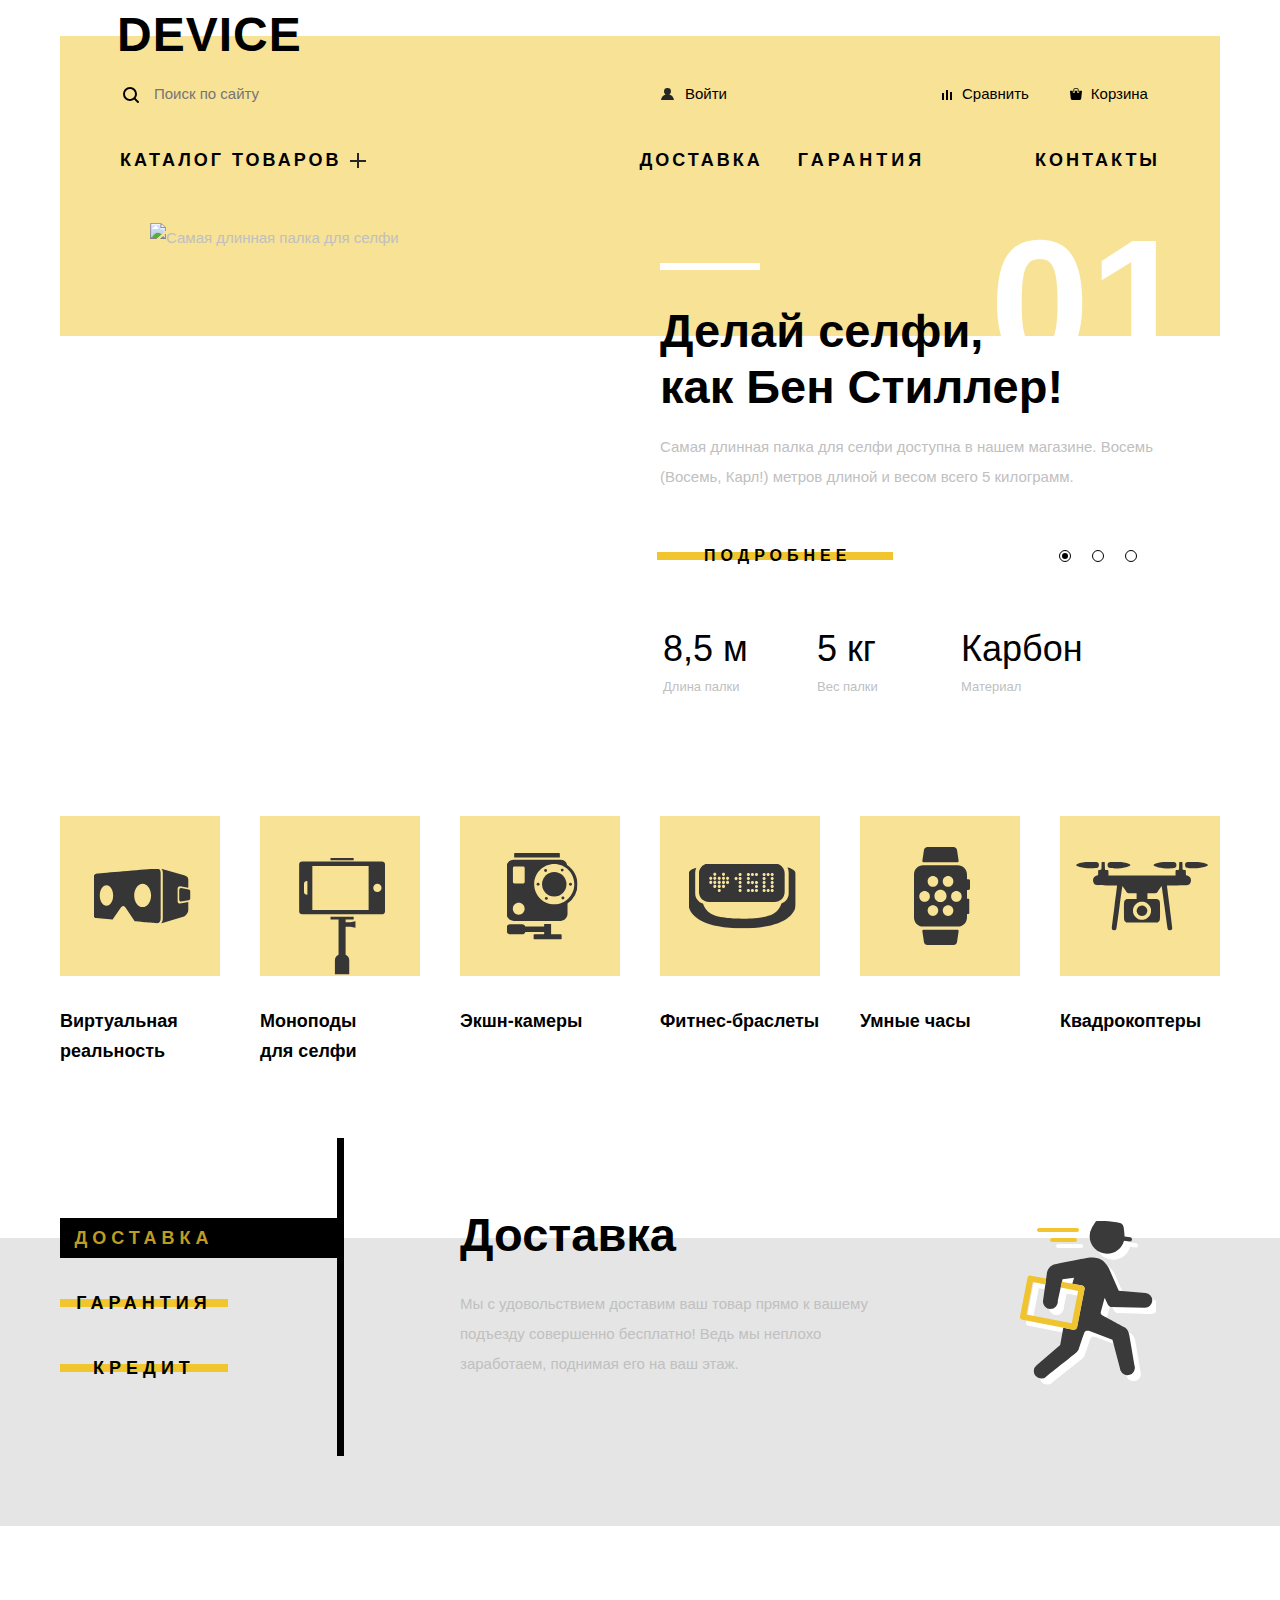
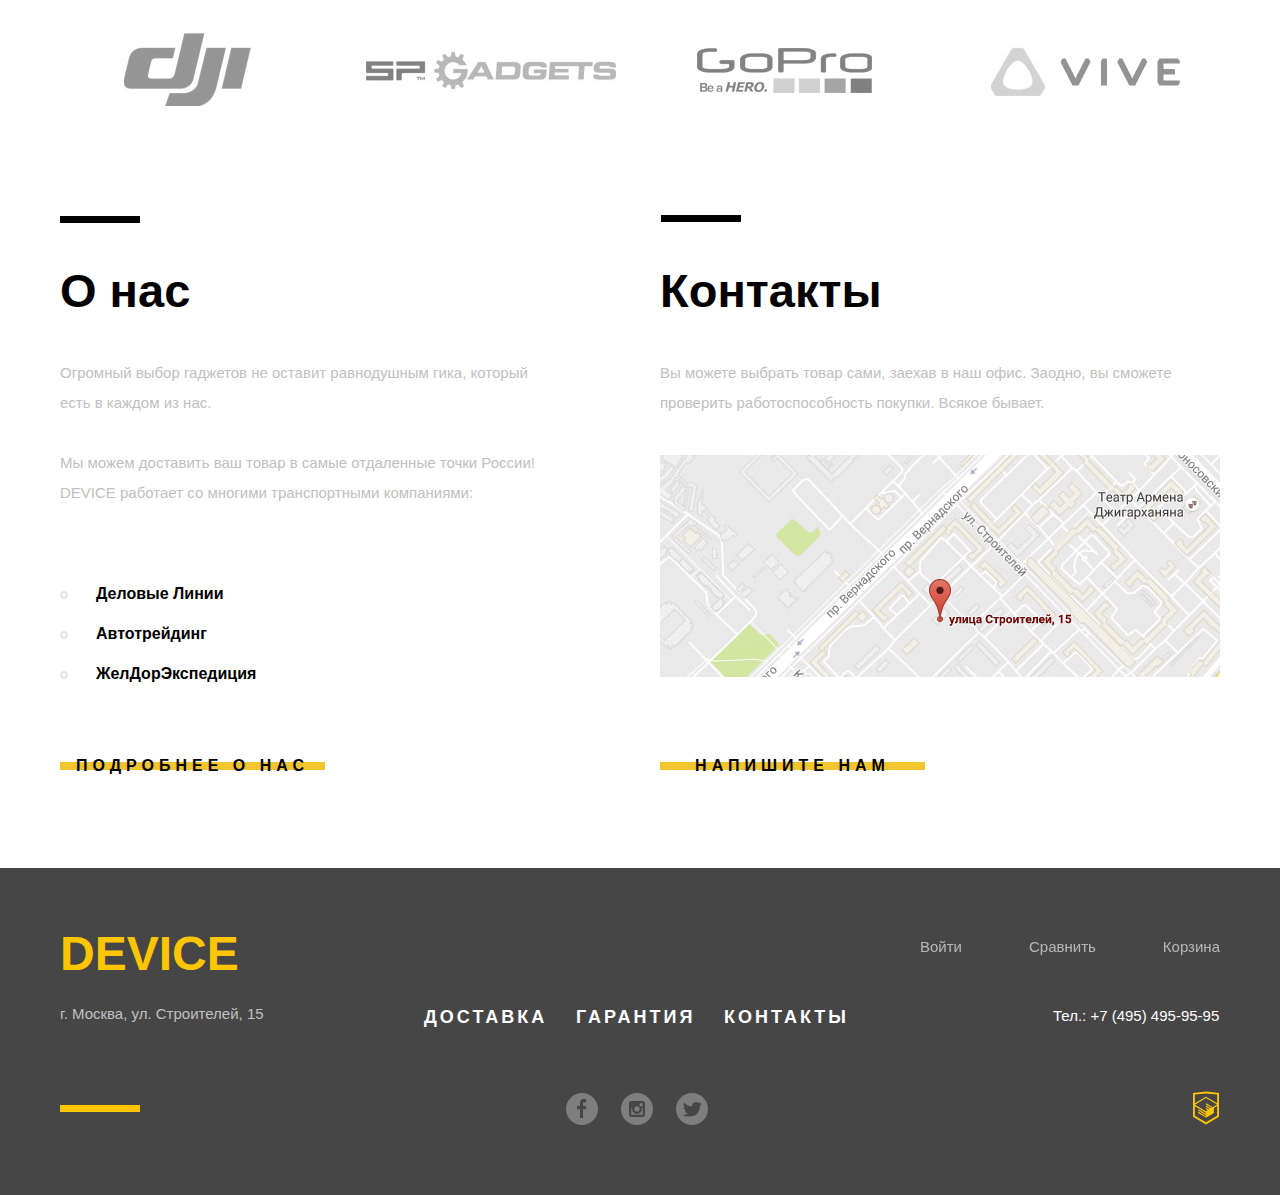
==== index.html @ a1b60ea7 "првки по критерию Б15" ====
<!DOCTYPE html>
<html lang="ru">
<head>
  <meta charset="utf-8">
  <title>HTML Academy: Девайс</title>
  <link rel="stylesheet" href="css/normalize.css">
  <link rel="stylesheet" href="css/style.css">
</head>
<body>
<section class="modal modal-write-us hide">
  <h2 class="visually-hidden">Напишите нам</h2>
  <button class="close-button close-write-us">
    <img src="img/modal-close.svg" width="55" height="55" alt="Закрыть">
  </button>
  <form class="write-us-form" action="#" method="post">
    <p class="write-us-form-group">
      <label for="fullname">Ваше имя:</label>
      <input type="text" name="fullname" id="fullname" placeholder="Имя Фамилия">
    </p>
    <p class="write-us-form-group">
      <label for="email">Ваш e-mail:</label>
      <input type="email" name="email" id="email" placeholder="email@example.com">
    </p>
    <p class="write-us-form-group">
      <label for="message">Текст письма:</label>
      <textarea name="message" id="message" placeholder="В свободной форме" rows="7" cols="103"></textarea>
    </p>
    <button class="write-us-button" type="submit">Отправить</button>
  </form>
</section>
<section class="modal modal-map hide">
  <h2 class="visually-hidden">Как до нас добраться</h2>
  <p class="map-content">
    <img src="img/map-big.jpg" width="960" height="559" alt="Офис компании по адресу ул. Строителей 15, Москва">
  </p>
  <button class="close-button close-map">
    <img src="img/modal-close.svg" width="55" height="55" alt="Закрыть">
  </button>
</section>
<header class="main-header">
  <a class="main-header-logo" href="#">DEVICE</a>
  <nav class="main-navigation">
    <div class="search-user-nav-wrapper">
      <form class="site-search" action="#" method="post">
        <input class="search-field" type="search" name="search" id="search" placeholder="Поиск по сайту">
        <button class="search-form-submit" type="submit">Найти</button>
      </form>
      <ul class="user-nav">
        <li class="login-link">
          <a href="#">Войти</a>
        </li>
        <li class="compare">
          <a href="#">Сравнить</a>
        </li>
        <li class="basket">
          <a href="#">Корзина</a>
        </li>
      </ul>
    </div>
    <ul class="site-nav">
      <li class="catalog">
        <a href="#">Каталог товаров</a>
        <ul class="sub-menu">
          <li class="sub-menu-item virtual-reality"><a href="#">Виртуальная реальность</a></li>
          <li class="sub-menu-item fitness-bracelet"><a href="#">Фитнес-браслеты</a></li>
          <li class="sub-menu-item quadcopter-types"><a href="#">Квадракоптеры</a></li>
          <li class="sub-menu-item monopod-for-selfie"><a href="#">Моноподы для селфи</a></li>
          <li class="sub-menu-item smart-watch"><a href="#">Умные часы</a></li>
          <li class="sub-menu-item action-camera"><a href="#">Экшн-камеры</a></li>
        </ul>
      </li>
      <li class="supply">
        <a href="#">Доставка</a>
      </li>
      <li class="guarantees">
        <a href="#">Гарантия</a>
      </li>
      <li class="contacts">
        <a href="#">Контакты</a>
      </li>
    </ul>
  </nav>
</header>
<main class="landing">
  <section class="exclusive-products">
    <h2 class="visually-hidden">Лучший выбор</h2>
    <div class="slider-our-goods">
      <input class="visually-hidden" type="radio" id="quadcopter" name="topSlide">
      <input class="visually-hidden" type="radio" id="bracelet" name="topSlide">
      <input class="visually-hidden" type="radio" id="selfie" name="topSlide" checked>
      <div class="slider-controls-our-goods">
        <label class="slider-controls-item--1" for="selfie"></label>
        <label class="slider-controls-item--2" for="bracelet"></label>
        <label class="slider-controls-item--3" for="quadcopter"></label>
      </div>
      <div class="slider-goods-wrapper">
        <ul class="slider-goods">
          <li class="monopod slide">
            <img class="selfie" src="img/slider-1.png" width="384" height="486" alt="Самая длинная палка для селфи">
            <div class="about-product about-monopod">
              <span class="slide-number number-1">01</span>
              <p class="product-slogan slogan-1">Делай селфи,<br> как Бен Стиллер!</p>
              <p class="description-good description-good-1">Самая длинная палка для селфи доступна в нашем магазине. Восемь (Восемь, Карл!) метров длиной и весом всего 5 килограмм.</p>
              <a class="show-more-information" href="#">Подробнее</a>
              <table class="characteristics-goods">
                <tr>
                  <td class="parameters-goods parameter-selfie-1">8,5 м</td>
                  <td class="parameters-goods parameter-selfie-2">5 кг</td>
                  <td class="parameters-goods parameter-selfie-3">Карбон</td>
                </tr>
                <tr>
                  <td class="name-parameters-goods">Длина палки</td>
                  <td class="name-parameters-goods">Вес палки</td>
                  <td class="name-parameters-goods">Материал</td>
                </tr>
              </table>
            </div>
          </li>
          <li class="tracker slide">
            <img class="fitness-bracelet" src="img/slider-2.png" width="345" height="485"
                 alt="Мотивирующий фитнес-браслет">
            <div class="about-product about-tracker">
              <span class="slide-number number-2">02</span>
              <p class="product-slogan">Худеем<br>правильно!</p>
              <p class="description-good description-good-2">Мотивирующие фитнес-браслеты помогут найти в себе силы не пропускать занятия и соблюдать диету.</p>
              <a class="show-more-information" href="#">Подробнее</a>
              <table class="characteristics-goods">
                <tr>
                  <td class="parameters-goods parameter-tracker">48 часов</td>
                </tr>
                <tr>
                  <td class="name-parameters-goods">Без подзарядки</td>
                </tr>
              </table>
            </div>
          </li>
          <li class="quadcopter slide">
            <img class="quadcopter" src="img/slider-3.png" width="526" height="334" alt="Необычный квардакоптер">
            <div class="about-product about-quadcopter">
              <span class="slide-number number-3">03</span>
              <p class="product-slogan slogan-3">Порхает как бабочка, жалит как пчела!</p>
              <p class="description-good description-good-3">Этот обычный, на первый взгляд, квадрокоптер оснащен мощным лазером, замаскированным под стандартную камеру.</p>
              <a class="show-more-information" href="#">Подробнее</a>
              <table class="characteristics-goods">
                <tr>
                  <td class="parameters-goods parameter-quadcopter-1">800 м</td>
                  <td class="parameters-goods parameter-quadcopter-2">50 м</td>
                </tr>
                <tr>
                  <td class="name-parameters-goods">Дальность полета</td>
                  <td class="name-parameters-goods">Радиус поражения</td>
                </tr>
              </table>
            </div>
          </li>
        </ul>
      </div>
    </div>
  </section>
  <section class="popular-goods">
    <h2 class="visually-hidden">Популярные товары</h2>
    <ul class="category-list">
      <li class="category-list-items">
        <p class="category-items"><a href="#"><img src="img/popular-1.svg" width="97" height="55" alt="Виртуальная реальность"></a></p>
        <h3 class="category-name"><a href="#">Виртуальная реальность</a></h3>
      </li>
      <li class="category-list-items category-list-items-monopod">
        <p class="category-items"><a href="#"><img src="img/popular-2.svg" width="86" height="117" alt="Моноподы для селфи"></a></p>
        <h3 class="category-name"><a href="#">Моноподы для селфи</a></h3>
      </li>
      <li class="category-list-items">
        <p class="category-items"><a href="#"><img src="img/popular-3.svg" width="71" height="87" alt="Экшн-камеры"></a>
        </p>
        <h3 class="category-name"><a href="#">Экшн-камеры</a></h3>
      </li>
      <li class="category-list-items">
        <p class="category-items"><a href="#"><img src="img/popular-4.svg" width="107" height="65" alt="Фитнес-браслеты"></a></p>
        <h3 class="category-name"><a href="#">Фитнес-браслеты</a></h3>
      </li>
      <li class="category-list-items">
        <p class="category-items"><a href="#"><img src="img/popular-5.svg" width="56" height="98" alt="Умные часы"></a>
        </p>
        <h3 class="category-name"><a href="#">Умные часы</a></h3>
      </li>
      <li class="category-list-items">
        <p class="category-items"><a href="#"><img src="img/popular-6.svg" width="132" height="69" alt="Квадрокоптеры"></a></p>
        <h3 class="category-name"><a href="#">Квадрокоптеры</a></h3>
      </li>
    </ul>
  </section>
  <section class="shop-services">
    <div class="service-wrapper">
      <h2 class="visually-hidden">Наши услуги для вас</h2>
      <div class="slider-our-services">
        <input class="visually-hidden" type="radio" id="delivery" name="servicesSlider" checked>
        <input class="visually-hidden" type="radio" id="warranty" name="servicesSlider">
        <input class="visually-hidden" type="radio" id="credit" name="servicesSlider">
        <div class="slider-controls-our-services">
          <label class="label-decoration label--1" for="delivery">Доставка</label>
          <label class="label-decoration label--2" for="warranty">Гарантия</label>
          <label class="label-decoration label--3" for="credit">Кредит</label>
        </div>
        <div class="slides-services">
          <ul class="slides-list">
            <li class="delivery">
              <div class="delivery-wrapper">
                <h3 class="service-title">Доставка</h3>
                <p class="service-description">Мы с удовольствием доставим ваш товар прямо к вашему подъезду совершенно бесплатно! Ведь мы неплохо заработаем, поднимая его на ваш этаж.</p>
              </div>
              <img src="img/delivery.svg" width="136" height="164" alt="Доставка">
            </li>
            <li class="warranty">
              <div class="warranty-wrapper">
                <h3 class="service-title">Гарантия</h3>
                <p class="service-description">Если из-за возгорания купленного у нас товара у вас сгорит дом — не переживайте, мы выдадим вам новый.<br>Товар, не дом, конечно же.</p>
              </div>
              <img src="img/warranty.svg" width="171" height="195" alt="Гарантия">
            </li>
            <li class="credit">
              <div class="credit-wrapper">
                <h3 class="service-title">Кредит</h3>
                <p class="service-description">Залезть в долговую яму стало проще! Кредитные консультанты подберут для вас наиболее выгодные условия кредита. Выгодные для нашего банка, разумеется.</p>
              </div>
              <img src="img/credit.svg" width="156" height="188" alt="Кредит">
            </li>
          </ul>
        </div>
      </div>
    </div>
  </section>
  <section class="brands-representation">
    <h2 class="visually-hidden">Представленные марки</h2>
    <ul class="brand-list">
      <li><a href="#"><img src="img/brand-1.jpg" width="260" height="100" alt="Логотип «DJI»"></a></li>
      <li><a href="#"><img src="img/brand-2.jpg" width="260" height="100" alt="Логотип «SP Gadgets»"></a></li>
      <li><a href="#"><img src="img/brand-3.jpg" width="260" height="100" alt="Логотип «GoPro»"></a></li>
      <li><a href="#"><img src="img/brand-4.jpg" width="260" height="100" alt="Логотип «VIVE»"></a></li>
    </ul>
  </section>
  <div class="about-us-contacts-wrapper">
    <section class="about-us">
      <h2 class="about-us-title">О нас</h2>
      <p>
        Огромный выбор гаджетов не оставит равнодушным гика, который есть в каждом из нас.
      </p>
      <p>
        Мы можем доставить ваш товар в самые отдаленные точки России! DEVICE работает со многими транспортными компаниями:
      </p>
      <ul class="transport-companies-list">
        <li class="transport-1">Деловые Линии</li>
        <li class="transport-2">Автотрейдинг</li>
        <li class="transport-3">ЖелДорЭкспедиция</li>
      </ul>
      <a class="more-about-us button-decoration" href="#">Подробнее о нас</a>
    </section>
    <section class="our-contacts">
      <h2 class="contacts-title">Контакты</h2>
      <p>
        Вы можете выбрать товар сами, заехав в наш офис. Заодно, вы сможете проверить работоспособность покупки. Всякое бывает.
      </p>
      <img src="img/map.jpg" width="560" height="222" alt="Мы на карте" class="map">
      <a class="write-us button-decoration" href="#">Напишите нам</a>
    </section>
  </div>
</main>
<footer class="main-footer">
  <div class="footer-wrapper">
    <div class="logo-footer-address-wrapper">
      <a class="main-footer-logo" href="#">DEVICE</a>
      <address>г. Москва, ул. Строителей, 15</address>
    </div>
    <div class="footer-nav-social-wrapper">
      <ul class="site-footer-nav">
        <li class="footer-nav-item">
          <a href="#">Доставка</a>
        </li>
        <li class="footer-nav-item">
          <a href="#">Гарантия</a>
        </li>
        <li class="footer-nav-item">
          <a href="#">Контакты</a>
        </li>
      </ul>
      <ul class="social-networks">
        <li>
          <a class="facebook" href="#"><span class="visually-hidden">Фейсбук</span>
            <svg xmlns="http://www.w3.org/2000/svg" width="32" height="32" viewBox="0 0 32 32" fill="#7e7e7e">
              <path fill="#7e7e7e"
                    d="M16 0C7.164 0 0 7.163 0 16s7.164 16 16 16c8.837 0 16-7.164 16-16S24.837 0 16 0zm4.062 9.455h-3.021v3.444h3.021v3.445h-3.021v8.61H14.02v-8.61H11v-3.445h3.021V9.455c0-1.902 1.353-3.445 3.021-3.445h3.021v3.445z"/>
            </svg>
          </a>
        </li>
        <li>
          <a class="instagram" href="#"><span class="visually-hidden">Инстаграм</span>
            <svg xmlns="http://www.w3.org/2000/svg" width="32" height="32" viewBox="0 0 32 32">
              <g fill="#7e7e7e">
                <path fill="#7e7e7e"
                      d="M20.916 16a4.938 4.938 0 1 1-9.877 0c0-.394.051-.773.138-1.14h-.897v6.838h11.396V14.86h-.897c.086.367.137.746.137 1.14z"/>
                <path fill="#7e7e7e"
                      d="M15.978 18.659c1.466 0 2.659-1.193 2.659-2.659s-1.193-2.659-2.659-2.659c-1.466 0-2.659 1.193-2.659 2.659s1.192 2.659 2.659 2.659zM18.637 10.302h3.039v3.039h-3.039z"/>
                <path fill="#7e7e7e"
                      d="M16 0C7.164 0 0 7.164 0 16c0 8.837 7.164 16 16 16 8.837 0 16-7.163 16-16 0-8.836-7.163-16-16-16zm7.955 21.698a2.285 2.285 0 0 1-2.279 2.279H10.279A2.285 2.285 0 0 1 8 21.698V10.302a2.286 2.286 0 0 1 2.279-2.279h11.396a2.286 2.286 0 0 1 2.279 2.279v11.396z"/>
              </g>
            </svg>
          </a>
        </li>
        <li>
          <a class="twitter" href="#">
            <span class="visually-hidden">Твиттер</span>
            <svg xmlns="http://www.w3.org/2000/svg" width="32" height="32" viewBox="0 0 32 32">
              <path fill="#7e7e7e"
                    d="M16 0C7.164 0 0 7.164 0 16c0 8.837 7.164 16 16 16 8.837 0 16-7.163 16-16 0-8.836-7.163-16-16-16zm7.944 12.809c-.251 6.516-3.463 10.832-10.992 10.702h-.486c-.447 0-4.543-.443-5.344-1.823 2.479.19 4.247-.406 5.12-1.136-1.048-.289-2.923-.461-3.251-2.848.384.104.618.221 1.299.113-1.307-.824-2.758-1.519-2.679-3.643.311.317 1.164.518 1.46.457-.768-.233-2.149-3.244-.974-4.781 1.984 1.79 4.075 3.482 7.804 3.643.227-2.214 1.24-3.699 3.168-4.325 1.84-.479 3.255.26 3.901 1.138.737-.224 1.453-.466 2.193-.685-.004.833-.569 1.463-.935 1.709.747.165 1.423-.475 1.423-.475-.184.963-1.094 1.725-1.707 1.954z"/>
            </svg>
          </a>
        </li>
      </ul>
    </div>
    <div class="nav-phone-copyright-wrapper">
      <ul class="footer-user-nav">
        <li class="login-link-footer">
          <a href="#">Войти</a>
        </li>
        <li class="compare-footer">
          <a href="#">Сравнить</a>
        </li>
        <li class="basket-footer">
          <a href="#">Корзина</a>
        </li>
      </ul>
      <section class="phone">
        <h3 class="visually-hidden">Телефон</h3>
        <p class="phone-number">
          <a href="tel:+74954959595">Тел.: +7 (495) 495-95-95</a>
        </p>
      </section>
      <p class="footer-copyright">
        <a class="copyright-htmlacademy" href="https://htmlacademy.ru">
          <img src="img/logo-html.svg" width="26" height="34" alt="Логотип HTMLAcademy">
        </a>
      </p>
    </div>
  </div>
</footer>
<script src="js/index.js"></script>
</body>
</html>
---- css/style.css ----
@font-face {
  font-family: 'PT Sans';
  src: url('../fonts/opensanslight.woff2') format('woff2'),
  url('../fonts/opensanslight.woff') format('woff');
  font-weight: lighter;
  font-style: normal;
}

@font-face {
  font-family: 'PT Sans';
  url('../fonts/opensans.woff') format('woff');
  font-weight: normal;
  font-style: normal;
}

@font-face {
  font-family: 'PT Gilroy';
  src: url('../fonts/gilroylight.woff2') format('woff2'),
  url('../fonts/gilroylight.woff') format('woff');
  font-weight: lighter;
  font-style: normal;
}

@font-face {
  font-family: 'PT Gilroy';
  src: url('../fonts/gilroyextrabold.woff2') format('woff2'),
  url('../fonts/gilroyextrabold.woff') format('woff');
  font-weight: bold;
  font-style: normal;
}

body {
  margin: 0;
  font-family: 'PT Sans', Arial, sans-serif;
  font-size: 15px;
  line-height: 30px;
  color: #c0c0c0;
  background-color: #ffffff;
}

a {
  text-decoration: none;
}

.img {
  max-width: 100%;
  height: auto;
}

section,
form {
  display: block;
}

.main-header {
  width: 1160px;
  margin: 20px auto 0;
}

.main-header-logo {
  font-family: 'PT Gilroy', Arial, sans-serif;
  font-size: 48px;
  font-weight: bold;
  letter-spacing: 1px;
  color: #000000;
  margin-left: 57px;
}

.main-header-logo:hover {
  opacity: 0.6;
}

.main-header-logo:active {
  opacity: 0.3;
}

.main-navigation {
  display: flex;
  flex-direction: column;
  width: 1160px;
  background-color: #f7e296;
  margin-top: -25px;
  height: 300px;
}

.search-user-nav-wrapper {
  width: 1160px;
  display: flex;
  align-items: flex-start;
  margin-top: 43px;
  min-height: 51px;
  position: relative;
}

.site-search {
  margin-left: 92px;
}

.site-search::before {
  content: '';
  position: absolute;
  top: 8px;
  left: 63px;
  display: block;
  width: 16px;
  height: 16px;
  background: url('../img/search.svg') no-repeat 0 0;
}
.search-field {
  background: transparent;
  border: none;
  cursor: pointer;
  width: 400px;
}

.search-field:hover::placeholder {
  opacity: 0.6;
}

.search-field:focus::placeholder {
  color: #000000;
}

.search-field:focus {
  outline: none;
  color: #000000;
  border-bottom: 2px solid #000000;
}

.search-form-submit {
  display: none;
}

.search-field:focus ~ .search-form-submit {
  display: inline-block;
}

.search-form-submit {
  position: absolute;
  top: -8px;
  left: 427px;
  background-color: #f7e296;
  color: #000000;
  border: 2px solid #000000;
  width: 65px;
  height: 35px;
}

.search-form-submit:hover {
  background-color: #000000;
  color: #ffffff;
}

.search-form-submit:active {
  display: inline-block;
  color: #747474;
}

.user-nav {
  display: flex;
  flex-wrap: nowrap;
  width: 500px;
  padding: 0;
  margin: 0 0 21px;
}

.login-link {
  margin-left: 10px;
  margin-right: 235px;
}

.user-nav .login-link {
  position: relative;
}

.login-link::before {
  content: '';
  position: absolute;
  top: 9px;
  left: -24px;
  width: 13px;
  height: 12px;
  background: url('../img/user.svg') no-repeat 0 0;
}

.login-link:hover::before,
.login-link:focus::before {
  opacity: 0.6;
}

.login-link:active::before {
  opacity: 0.3;
}

.compare {
  margin-right: 62px;
}

.user-nav .compare {
  position: relative;
}

.compare::before {
  content: '';
  position: absolute;
  top: 11px;
  left: -20px;
  width: 10px;
  height: 12px;
  background: url('../img/compare.svg') no-repeat 0 0;
}

.compare:hover::before,
.compare:focus::before {
  opacity: 0.6;
}

.compare:active::before {
  opacity: 0.3;
}

.user-nav .basket {
  position: relative;
}

.basket::before {
  content: '';
  position: absolute;
  top: 9px;
  left: -21px;
  width: 14px;
  height: 12px;
  background: url('../img/cart.svg') no-repeat 0 0;
}

.basket:hover::before,
.basket:focus::before {
  opacity: 0.6;
}

.basket:active::before {
  opacity: 0.3;
}

.site-search {
  width: 523px;
}

.user-nav a,
.site-nav a,
.sub-menu a {
  color: #000000;
}

.site-nav {
  display: flex;
  font-family: 'PT Gilroy', Arial, sans-serif;
  font-size: 18px;
  line-height: 24px;
  font-weight: bold;
  letter-spacing: 3px;
  list-style: none;
  padding: 0 60px;
}

.catalog {
  text-transform: uppercase;
  flex-grow: 1;
  max-width: 540px;
}

.site-nav .catalog {
  position: relative;
}

.catalog::after {
  content: '';
  position: absolute;
  top: 5px;
  left: 230px;
  width: 17px;
  height: 15px;
  background: url('../img/plus.svg') no-repeat 0 0;
}

.sub-menu::after {
  content: '';
  position: absolute;
  width: 1160px;
  background-color: #f7e296;
  height: 139px;
  z-index: 1;
  left: -60px;
}

.supply {
  text-transform: uppercase;
  margin-left: 0;
  margin-right: 35px;
}

.guarantees {
  text-transform: uppercase;
  margin-right: 110px;
  letter-spacing: 4px;
}

.contacts {
  text-transform: uppercase;
}

.sub-menu {
  font-family: 'PT Sans', Arial, sans-serif;
  font-size: 15px;
  line-height: 36px;
  text-transform: none;
  font-weight: normal;
  letter-spacing: 0;
  flex-grow: 1;
  min-width: 550px;
  flex-wrap: wrap;
  margin: 25px 0 0;
  padding: 0;
  display: none;
}

.sub-menu a {
  display: block;
}

.site-nav li:hover .sub-menu {
  display: flex;
}

.user-nav,
.sub-menu {
  list-style: none;
}

.sub-menu-item {
  z-index: 2;
}

.sub-menu-item:nth-child(1),
.sub-menu-item:nth-child(4),
.sub-menu-item:nth-child(6) {
  width: 240px;
}

.sub-menu-item:nth-child(2),
.sub-menu-item:nth-child(5) {
  width: 200px;
}

.sub-menu-item:nth-child(3) {
  width: 110px;
}

.user-nav a:hover,
.user-nav a:focus,
.site-nav a:hover,
.site-nav a:focus,
.sub-menu a:hover,
.sub-menu a:focus {
  opacity: 0.6;
}

.user-nav a:active,
.site-nav a:active,
.sub-menu a:active {
  opacity: 0.3;
}

.landing {
  width: 1160px;
  margin: 0 auto;
}

.visually-hidden:not(:focus):not(:active),
input[type='checkbox'].visually-hidden,
input[type='radio'].visually-hidden {
  position: absolute;
  width: 1px;
  height: 1px;
  margin: -1px;
  border: none;
  padding: 0;
  white-space: nowrap;
  clip-path: inset(100%);
  clip: rect(0 0 0 0);
  overflow: hidden;
}

.exclusive-products {
  margin-top: 0;
  margin-bottom: 80px;
}

.slider-our-goods input[type='radio'] {
  display: none;
}

.slider-goods-wrapper {
  margin-top: -128px;
  overflow: hidden;
}

.slider-goods {
  display: flex;
  overflow: hidden;
  list-style: none;
  padding: 0;
  width: 3480px;
  position: relative;
}

.slider-goods li {
  width: 1160px;
}

.slider-controls-our-goods {
  position: absolute;
  top: 542px;
  left: 1059px;
  z-index: 2;
}

.slider-controls-our-goods label {
  display: inline-block;
  margin-right: 17px;
  width: 10px;
  height: 10px;
  border-radius: 50%;
  border: 1px solid #000000;
  cursor: pointer;
  position: relative;
}

#quadcopter:checked ~ .slider-controls-our-goods label.slider-controls-item--3::after,
#bracelet:checked ~ .slider-controls-our-goods label.slider-controls-item--2::after,
#selfie:checked ~ .slider-controls-our-goods label.slider-controls-item--1::after {
  content: '';
  position: absolute;
  top: 2px;
  left: 2px;
  z-index: 1;
  width: 6px;
  height: 6px;
  background: #000000;
  border-radius: 50%;
}

#quadcopter:checked ~ .slider-goods-wrapper > .slider-goods {
  left: -2320px;
}

#selfie:checked ~ .slider-goods-wrapper > .slider-goods {
  left: 0;
}

#bracelet:checked ~ .slider-goods-wrapper > .slider-goods {
  left: -1160px;
}

.product-slogan {
  margin-top: 80px;
  margin-bottom: 17px;
}

.about-product {
  position: relative;
}

.monopod {
  display: flex;
  justify-content: space-between;
}

.monopod img {
  margin-left: 90px;
}

.about-monopod {
  display: flex;
  flex-direction: column;
  width: 500px;
  margin-right: 60px;
}

.description-good-1 {
  margin-top: 0;
  margin-bottom: 130px;
}

.show-more-information {
  position: absolute;
  top: 321px;
  left: 44px;
}

.parameter-selfie-1 {
  width: 150px;
}

.parameter-selfie-2 {
  width: 140px;
}

.tracker {
  display: flex;
  justify-content: space-between;
}

.tracker img {
  margin-top: 13px;
  margin-left: 117px;
}

.about-tracker {
  display: flex;
  flex-direction: column;
  width: 560px;
}

.description-good-2 {
  width: 450px;
  margin-top: 0;
  margin-bottom: 130px;
}

.quadcopter {
  display: flex;
  justify-content: space-between;
}

.quadcopter img {
  margin-top: 65px;
  margin-left: 32px;
}

.about-quadcopter {
  display: flex;
  flex-direction: column;
  width: 560px;
}

.slogan-3 {
  z-index: 1;
}

.description-good-3 {
  width: 465px;
  margin-top: 0;
  margin-bottom: 130px;
}

.parameter-quadcopter-1 {
  width: 150px;
}

.slide-number {
  font-family: 'PT Gilroy', Arial, sans-serif;
  font-size: 179px;
  line-height: 179px;
  font-weight: bold;
  color: #ffffff;
  margin: 0;
  position: absolute;
  top: -10px;
  left: 330px;
}

.slide-number::before {
  content: '';
  position: absolute;
  top: 50px;
  left: -330px;
  width: 100px;
  height: 7px;
  background-color: #ffffff;
}

.product-slogan {
  font-family: 'PT Gilroy', Arial, sans-serif;
  font-size: 47px;
  line-height: 56px;
  font-weight: bold;
  color: #000000;
}

.show-more-information {
  background: none;
}

.show-more-information,
.more-about-us,
.write-us,
.in-garbage,
.slider-controls-our-services label {
  display: block;
  font-family: 'PT Gilroy', Arial, sans-serif;
  font-size: 16px;
  line-height: 24px;
  letter-spacing: 5px;
  font-weight: bold;
  text-align: center;
  color: #000000;
  vertical-align: middle;
  text-transform: uppercase;
  border: none;
  margin: 0;
  padding: 0;
  z-index: 2;
}

.show-more-information::before {
  content: '';
  position: absolute;
  top: 35%;
  left: -32%;
  width: 160%;
  height: 8px;
  background: #f0c52e;
  transition: all 200ms ease;
  z-index: -1;
}

.show-more-information:hover::before {
  height: 100%;
  top: 0;
}

.show-more-information:active {
  color: #c4b376;
}

.parameters-goods {
  font-family: 'PT Gilroy', Arial, sans-serif;
  font-size: 36px;
  line-height: 48px;
  color: #000000;
  background-color: #ffffff;
}

.name-parameters-goods {
  font-size: 13px;
  line-height: 20px;
}

.category-list {
  list-style: none;
  margin: 0 0 172px;
  padding: 0;
  width: 1160px;
  display: flex;
}

.category-list-items {
  position: relative;
}

.category-list-items img {
  position: absolute;
  top: 32%;
  left: 51%;
  transform: translate(-50%, -50%)
}

.category-list-items-monopod img {
  position: absolute;
  top: 40%;
}

.category-list-items-monopod h3 {
  width: 100px;
}

.category-list li:nth-last-child(-1n + 6) {
  margin-right: 40px;
}

.category-items {
  margin: 0;
  padding: 0;
  width: 160px;
  height: 160px;
  background-color: #f7e296;
}

.category-items:hover,
.category-items:focus {
  background-color: #f0c52e;
  cursor: pointer;
}

.category-items:active {
  opacity: 0.8;
}

.category-name a {
  font-family: 'PT Gilroy', Arial, sans-serif;
  font-size: 18px;
  line-height: 24px;
  font-weight: bold;
  color: #000000;
  margin: 0;
  padding: 0;
}

.category-list-items h3 {
  margin: 30px 0 0;
}

.service-wrapper {
  margin: 0 auto 95px;
  padding: 0 0 110px;
  position: relative;
  width: 100vw;
  left: calc(-50vw + 50%);
  background-color: #e5e5e5;
}

.slider-our-services input[type='radio'] {
  display: none;
}

.slider-our-services {
  display: flex;
  width: 1160px;
  margin: 0 auto;
}

.slider-controls-our-services {
  width: 280px;
  margin: -50px 0 0;
  padding: 0;
  position: relative;
}

.slider-controls-our-services label {
  font-size: 18px;
  line-height: 30px;
  margin-top: 35px;
  margin-right: 112px;
  position: relative;
}

.label-decoration::after {
  content: '';
  position: absolute;
  top: 35%;
  left: 0;
  width: 100%;
  height: 8px;
  background: #f0c52e;
  transition: all 300ms ease;
  z-index: -1;
}

.label-decoration:hover::after {
  height: 100%;
  top: 0;
}

.label-decoration:active {
  color: #be9c22;
}

.slides-services {
  width: 880px;
  overflow: hidden;
  margin-top: -27px;
}

.slides-services::before {
  content: '';
  position: absolute;
  top: -100px;
  left: 337px;
  width: 7px;
  height: 318px;
  background-color: #000000;
}

.slides-list {
  position: relative;
  display: flex;
  width: 2640px;
  padding: 0;
  margin: 0;
}

#delivery:checked ~ .slides-services .slides-list {
  left: 0;
}

#warranty:checked ~ .slides-services .slides-list {
  left: -880px;
}

#credit:checked ~ .slides-services .slides-list {
  left: -1760px;
}

#delivery:checked ~ .slider-controls-our-services .label--1,
#warranty:checked ~ .slider-controls-our-services .label--2,
#credit:checked ~ .slider-controls-our-services .label--3 {
  color: #be9c22;
}

#delivery:checked ~ .slider-controls-our-services .label--1::after,
#warranty:checked ~ .slider-controls-our-services .label--2::after,
#credit:checked ~ .slider-controls-our-services .label--3::after {
  content: '';
  position: absolute;
  top: -5px;
  left: 0;
  right: 50%;
  z-index: -1;
  width: 167%;
  height: 132%;
  background-color: #000000;
}

.service-title {
  text-transform: none;
  margin: 0;
}

.service-description {
  text-transform: none;
  margin-top: 30px;
}

.slides-list img {
  margin-top: 10px;
}

.credit,
.warranty,
.delivery {
  display: flex;
  width: 880px;
  margin: 0;
  padding: 0;
}

.credit-wrapper,
.warranty-wrapper,
.delivery-wrapper {
  display: flex;
  flex-direction: column;
  width: 450px;
  margin-left: 120px;
  margin-right: 110px;
}

.slides-list h3,
.about-us h2,
.our-contacts h2 {
  font-family: 'PT Gilroy', Arial, sans-serif;
  font-size: 47px;
  line-height: 48px;
  color: #000000;
}

.brand-list {
  list-style: none;
  margin: 0;
  padding: 0;
  display: flex;
  justify-content: space-between;
}

.brand-list img {
  filter: grayscale(100%) opacity(50%);
}

.brand-list img:hover,
.brand-list img:focus {
  filter: none;
}

.about-us-contacts-wrapper {
  display: flex;
  justify-content: space-between;
  margin: 0;
  padding: 100px 0 0;
}

.about-us {
  width: 495px;
  display: flex;
  flex-direction: column;
  position: relative;
}

.about-us h2::before {
  content: '';
  position: absolute;
  top: -15px;
  left: 0;
  width: 80px;
  height: 7px;
  background-color: #000000;
}

.about-us h2 {
  margin-top: 36px;
  margin-bottom: 28px;
}

.transport-companies-list li {
  font-family: 'PT Gilroy', Arial, sans-serif;
  font-size: 16px;
  line-height: 40px;
  font-weight: bold;
}

.transport-1::before {
  content: '';
  position: absolute;
  top: 360px;
  left: 0;
  width: 4px;
  height: 4px;
  border-radius: 50%;
  border: 2px solid #e6e6e6;
}

.transport-2::before {
  content: '';
  position: absolute;
  top: 400px;
  left: 0;
  width: 4px;
  height: 4px;
  border-radius: 50%;
  border: 2px solid #e6e6e6;
}

.transport-3::before {
  content: '';
  position: absolute;
  top: 440px;
  left: 0;
  width: 4px;
  height: 4px;
  border-radius: 50%;
  border: 2px solid #e6e6e6;
}

.transport-companies-list {
  padding: 0;
  margin: 51px 0 0 36px;
  list-style: none;
  font-family: 'PT Gilroy', Arial, sans-serif;
  font-size: 16px;
  line-height: 40px;
  color: #000000;
}

.our-contacts {
  width: 560px;
  display: flex;
  flex-direction: column;
  position: relative;
}

.our-contacts:before {
  content: '';
  position: absolute;
  top: -16px;
  left: 1px;
  width: 80px;
  height: 7px;
  background-color: #000000;
}

.our-contacts h2 {
  margin-top: 36px;
  margin-bottom: 28px;
}

.our-contacts img {
  margin-top: 22px;
  margin-bottom: 17px;
}

.more-about-us,
.write-us {
  width: 265px;
  margin-top: 60px;
  margin-bottom: 90px;
  position: relative;
  z-index: 2;
  background: none;
}

.more-about-us:active,
.write-us:active {
  color: #be9c22;
}

.button-decoration::before {
  content: '';
  position: absolute;
  top: 35%;
  left: 0;
  width: 100%;
  height: 8px;
  background: #f0c52e;
  transition: all 300ms ease;
  z-index: -1;
}
.button-decoration:hover::before {
  height: 100%;
  top: 0;
}

.footer-wrapper {
  width: 1160px;
  display: flex;
  justify-content: space-between;
  margin: 0 auto;
}

.main-footer {
  background-color: #464646;
  padding-bottom: 60px;
}

.logo-footer-address-wrapper {
  width: 210px;
  display: flex;
  flex-direction: column;
  margin-top: 62px;
  position: relative;
  margin-right: 100px;
}

.main-footer-logo {
  font-family: 'PT Gilroy', Arial, sans-serif;
  font-size: 48px;
  line-height: 48px;
  color: #ffc600;
  font-weight: bold;
  margin: 0 0 21px;
}

.main-footer-logo:hover,
.main-footer-logo:focus {
  opacity: 0.6;
}

.main-footer-logo:active {
  opacity: 0.3;
}

address {
  width: 215px;
  font-style: normal;
}

address::after {
  content: '';
  position: absolute;
  top: 175px;
  left: 0;
  width: 80px;
  height: 7px;
  background-color: #ffc600;
}

.footer-nav-social-wrapper {
  margin: 0;
  padding: 0;
  display: flex;
  flex-direction: column;
  align-self: flex-end;
}

.site-footer-nav {
  padding: 0;
  display: flex;
  justify-content: space-between;
  width: 425px;
  margin: 50px 0 0;
}

.social-networks {
  padding: 0;
  text-align: center;
  width: 142px;
  display: flex;
  align-self: center;
  justify-content: space-between;
  margin: 60px 0 0;
}

.social-networks path:hover,
.social-networks path:focus,
.social-networks g:hover,
.social-networks g:focus {
  fill: #b5b5b5;
}

.social-networks path:active,
.social-networks g:active {
  fill: #595959;
}

.site-footer-nav,
.social-networks,
.footer-user-nav {
  list-style: none;
}

.site-footer-nav a {
  font-family: 'PT Gilroy', Arial, sans-serif;
  font-size: 18px;
  line-height: 24px;
  font-weight: bold;
  letter-spacing: 3px;
  text-transform: uppercase;
  color: #ffffff;
}

.footer-user-nav a {
  color: #ffffff;
  opacity: 0.6;
}

.site-footer-nav a:hover,
.site-footer-nav a:focus,
.footer-user-nav a:hover,
.footer-user-nav a:focus {
  opacity: 1;
}

.site-footer-nav a:active,
.footer-user-nav a:active {
  opacity: 0.3;
}

.facebook:focus,
.facebook:hover,
.instagram:focus,
.instagram:hover,
.twitter:focus,
.twitter:hover {
  fill: #b5b5b5;
}

.nav-phone-copyright-wrapper {
  margin: 0;
  padding: 0;
  display: flex;
  flex-direction: column;
  position: relative;
}

.footer-user-nav {
  line-height: 36px;
  padding: 0;
  display: flex;
  justify-content: space-between;
  width: 300px;
  margin: 61px 0 36px 17px;
}

.login-link-footer::before {
  content: '';
  position: absolute;
  top: 73px;
  left: -10px;
  width: 13px;
  height: 12px;
  background: url('../img/user-foot.svg') no-repeat 0 0;
}

.compare-footer::before {
  content: '';
  position: absolute;
  top: 74px;
  left: 103px;
  width: 13px;
  height: 12px;
  background: url('../img/compare-foot.svg') no-repeat 0 0;
}

.basket-footer::before {
  content: '';
  position: absolute;
  top: 71px;
  left: 234px;
  width: 13px;
  height: 12px;
  background: url('../img/cart-foot.svg') no-repeat 0 0;
}

.login-link-footer:hover::before,
.login-link-footer:focus::before,
.compare-footer:hover::before,
.compare-footer:focus::before,
.basket-footer:hover::before,
.basket-footer:focus::before,
.copyright-htmlacademy:hover,
.copyright-htmlacademy:focus{
  opacity: 0.6;
}

.login-link-footer:active::before,
.compare-footer:active::before,
.basket-footer:active::before,
.copyright-htmlacademy:active {
  opacity: 0.3;
}

.phone-number {
  padding: 0;
  margin: 0 0 60px 150px;
}

.phone-number a {
  color: #ffffff;
}

.footer-copyright {
  padding: 0;
  margin: 0 0 0 290px;
}

.copyright-htmlacademy {
  opacity: 1;
}

.modal {
  z-index: 10;
  position: fixed;
  top: 50%;
  left: 50%;
  transform: translate(-50%, -50%);
  background-color: #ffffff;
}

.modal-write-us {
  width: 960px;
  height: 555px;
  margin: 50px auto;
  border: 1px solid #ffffff;
  box-shadow: 0 8px 20px 0 #b5b5b5;
}

.map {
  cursor: pointer;
}

.hide {
  display: none;
}

.write-us-form {
  padding: 0;
  width: 760px;
  display: flex;
  flex-direction: row;
  flex-wrap: wrap;
  justify-content: space-between;
  margin-left: 100px;
  margin-right: 100px;
  margin-top: 95px;
  z-index: 10;
}

.close-button {
  position: absolute;
  top: 20px;
  right: 17px;
  background: none;
  border: none;
  opacity: 0.5;
}

.close-button:hover {
  opacity: 1;
}

.close-button:active {
  opacity: 0.3;
}

.write-us-form input,
.write-us-form textarea {
  font-family: 'PT Sans', Arial, sans-serif;
  font-size: 14px;
  line-height: 18px;
  color: #bababa;
  background-color: #f2f2f2;
  border: none;
  margin: 0;
  padding: 16px 0 16px 20px;
}

.write-us-form input:hover,
.write-us-form textarea:hover {
  background-color: #ebebeb;
}

.write-us-form input:focus,
.write-us-form textarea:focus {
  background-color: #ffffff;
  outline-color: #f7e296;
}

.write-us-form input {
  width: 340px;
}

.write-us-form input:invalid {
  background-color: #f6dada;
}

.write-us-form-group label {
  display: block;
  font-family: 'PT Gilroy', Arial, sans-serif;
  font-size: 18px;
  line-height: 24px;
  font-weight: bold;
  color: #000000;
  margin-bottom: 5px;
}

.write-us-form-group {
  margin: 0 0 35px;
  padding: 0;
}

.write-us-button {
  margin-top: 5px;
  margin-left: 34px;
  background: none;
  position: relative;
  font-family: 'PT Gilroy', Arial, sans-serif;
  font-size: 18px;
  font-weight: bold;
  text-transform: uppercase;
  letter-spacing: 5px;
  border: none;
  z-index: 2;
}

.write-us-button::before {
  content: '';
  position: absolute;
  top: 31%;
  left: 0;
  width: 100%;
  height: 8px;
  background: #f0c52e;
  transition: all 200ms ease;
  z-index: -1;
}

.write-us-button:hover::before {
  height: 100%;
  top: 0;
}

.write-us-button:active {
  color: #8d7536;
}

.modal-map {
  width: 960px;
  height: 559px;
  margin: 50px auto;
  box-shadow: 0 8px 20px 0 #b5b5b5;
}

.map-content {
  padding: 0;
  margin: 0;
}

header .shop-navigation {
  max-height: 186px;
  margin-bottom: 40px;
}

.profile {
  display: inline-block;
  width: 282px;
  margin-right: 0;
}

.enter {
  margin-right: 10px;
}

.user-nav a:active,
a.exit {
  opacity: 0.3;
}

.container {
  width: 1160px;
  margin: 0 auto;
  display: flex;
  flex-direction: column;
}

.page-title {
  font-family: 'PT Gilroy', Arial, sans-serif;
  font-size: 47px;
  line-height: 48px;
  color: #000000;
  font-weight: bold;
  padding: 0;
  margin: 0 0 25px 60px;
}

.breadcrumbs {
  font-size: 14px;
  line-height: 24px;
  padding: 0;
  margin: 0 0 42px 60px;
  display: flex;
  justify-content: space-between;
  width: 380px;
  position: relative;
}

.breadcrumbs .breadcrumbs-main::after {
  content: '';
  position: absolute;
  top: 9px;
  left: 69px;
  width: 4px;
  height: 7px;
  background: url('../img/nav-arrow.svg') no-repeat 0 0;
}

.breadcrumbs .breadcrumbs-catalog::before {
  content: '';
  position: absolute;
  top: 9px;
  left: 220px;
  width: 4px;
  height: 7px;
  background: url('../img/nav-arrow.svg') no-repeat 0 0;
}

.breadcrumbs a {
  color: #cacaca;
}

.breadcrumbs a:hover {
  color: #8d8d8d;
}

.breadcrumbs a:active {
  color: #eeeeee;
}

.breadcrumbs li,
.available-colors li,
.available-bluetooth li,
.sort li,
.sort-function li,
.goods-list li,
.pagination li {
  list-style: none;
}

.content-title {
  width: 100%;
  overflow: hidden;
  background: #ebebeb;
  background: linear-gradient(to right,#dbdbdb 0%,#dbdbdb 49%,#ebebeb 50%,#ebebeb 100%);
}

.filter-title-sort {
  width: 1160px;
  display: flex;
  margin: 0 auto;
}

.filter-main-title {
  font-family: 'PT Gilroy', Arial, sans-serif;
  font-size: 16px;
  line-height: 24px;
  font-weight: bold;
  color: #000000;
  text-transform: uppercase;
  letter-spacing: 3px;
  margin: 0;
  padding: 23px 179px 23px 60px;
  background-color: #dcdcdc;
}

.sort-goods-by {
  background-color: #ebebeb;
  display: flex;
  position: relative;
}

.sort-goods-by h2 {
  font-family: 'PT Gilroy', Arial, sans-serif;
  font-size: 16px;
  line-height: 24px;
  font-weight: bold;
  text-transform: uppercase;
  letter-spacing: 3px;
  color: #000000;
  padding: 23px 54px 23px 76px;
  margin: 0;
}

.sort {
  display: flex;
  justify-content: space-between;
  width: 290px;
  margin: 18px 0 0;
  padding: 0;
}

.sort-function {
  display: flex;
}

.sort::before {
  content: '';
  position: absolute;
  top: 30px;
  left: 794px;
  width: 11px;
  height: 10px;
  background: url('../img/icon-up-dir.svg') no-repeat 0 0;
}

.sort::after {
  content: '';
  position: absolute;
  top: 30px;
  left: 824px;
  width: 11px;
  height: 10px;
  background: url('../img/icon-down-dir.svg') no-repeat 0 0;
}

.sort:hover::before,
.sort:hover::after {
  opacity: 0.4;
}

.sort:active::before,
.sort:active::after {
  opacity: 1;
}

.sort-by a,
.sort-function a {
  font-size: 14px;
  line-height: 18px;
  color: #cacaca;
}

.selected-sort a {
  color: #000000;
}

.sort-by a:hover,
.sort-by a:focus,
.sort-function a:hover,
.sort-function a:focus {
  color: #8d8d8d;
}

.sort-by a:active,
.sort-function a:active {
  color: #000000;
}

.filters-catalog {
  overflow: hidden;
  background: #efefef;
  background: linear-gradient(to right,#efefef 0%,#efefef 30%,#fff 30%,#fff 100%);
}

.filters-catalog-wrapper {
  display: flex;
  width: 1160px;
  margin: 0 auto;
}

.filters {
  background-color: #eeeeee;
  width: 328px;
  margin: 0;
  padding: 0;
}

.filter-form {
  width: 200px;
  margin: 0 0 0 60px;
}

.cost-filter-title,
legend {
  font-family: 'PT Gilroy', Arial, sans-serif;
  font-size: 18px;
  line-height: 24px;
  font-weight: bold;
  color: #000000;
  margin: 12px 0 0;
}

.cost-controls {
  height: 137px;
  margin-top: 70px;
  margin-bottom: 11px;
  border-top: 2px solid #000000;
  border-bottom: 2px solid #000000;
}

.price-controls span {
  display: inline-block;
  font-size: 14px;
  line-height: 24px;
  vertical-align: top;
}

.range-controls {
  position: relative;
}

.range-controls .scale {
  height: 2px;
  background-color: #dbdbdb;
}

.scale {
  width: 200px;
  position: absolute;
  top: 33px;
}

.range-controls .bar {
  width: 60%;
  height: 2px;
  background: #91c92f;
}

.range-toggle {
  width: 4px;
  height: 4px;
  background: #ababab;
  border: 8px solid #ffffff;
  border-radius: 50%;
  box-shadow: 0 2px 1px 0 rgba(0, 1, 1, 0.2);
}

.range-toggle-min {
  position: absolute;
  top: 23px;
  left: -5px;
}

.range-toggle-max {
  position: absolute;
  top: 23px;
  left: 105px;
}

.selected-price {
  margin-top: 40px;
}

.left-slider {
  margin-right: 65px;
}

.filter-form-button {
  font-family: 'PT Gilroy', Arial, sans-serif;
  font-size: 18px;
  font-weight: bold;
  text-transform: uppercase;
  letter-spacing: 4px;
  border: none;
  position: relative;
  background: none;
  z-index: 2;
  margin-left: 31px;
}

.filter-form-button:active {
  color: #8d7536;
}

.filter-form-button::before {
  content:'';
  position: absolute;
  top: 35%;
  left: -23%;
  width: 145%;
  height: 8px;
  background: #f0c52e;
  transition: all 300ms ease;
  z-index: -1;
}

.filter-form-button:hover:before {
  height: 100%;
  top: 0;
}

.filter-form fieldset {
  margin: 0;
  padding: 0;
  border: none;
}

legend {
  margin: 0;
  padding: 0;
}

.filter-form ul {
  line-height: 40px;
  color: #000000;
}

.available-colors {
  padding: 0 0 33px;
  border-bottom: 2px solid #000000;
  margin: 15px 0 10px;
}

.option-color {
  font-size: 14px;
  padding-left: 35px;
}

.available-colors label {
  position: relative;
  display: block;
}

.filter-input-checkbox + label::before {
  content: '';
  position: absolute;
  top: 10px;
  left: -37px;
  width: 23px;
  height: 23px;
  background: url('../img/checkbox-off.svg') no-repeat 0 0;
}

.filter-input-checkbox:checked + label::after {
  content: '';
  position: absolute;
  top: 10px;
  left: -35px;
  width: 25px;
  height: 23px;
  background: url('../img/checkbox-on.svg') no-repeat 0 0;
}

.selected-color:hover,
.selected-color:focus,
.selected-option:hover,
.selected-option:focus,
.filter-input-checkbox + label:hover::before,
.filter-input-checkbox:checked + label:hover::after,
.filter-bluetooth-input + label:hover::before,
.filter-bluetooth-input:checked + label:hover::before {
  opacity: 0.6;
}

.selected-color:active,
.filter-input-checkbox + label:active::before,
.filter-input-checkbox:checked + label:active::after,
.filter-bluetooth-input + label:active::before,
.filter-bluetooth-input:checked + label:active::before {
  opacity: 1;
}

.disabled-color:disabled + label {
  opacity: 0.3;
}

.available-bluetooth {
  padding: 0;
  margin: 18px 0 36px 37px;
}

.available-bluetooth label {
  position: relative;
  display: block;
}

.filter-bluetooth-input + label::before {
  content: '';
  position: absolute;
  top: 10px;
  left: -37px;
  width: 25px;
  height: 25px;
  background: url('../img/radio-off.svg') no-repeat 0 0;
}

.filter-bluetooth-input:checked + label::before {
  content: '';
  position: absolute;
  top: 10px;
  left: -37px;
  width: 25px;
  height: 25px;
  background: url('../img/radio-on.svg') no-repeat 0 0;
}

.sort-catalog-pagination-wrapper {
  width: 835px;
  display: flex;
  flex-direction: column;
}

.goods-list {
  padding: 0;
  margin: 69px 0 -11px 75px;
  display: flex;
  flex-wrap: wrap;
  width: 760px;
}

.stock-keeping-unit {
  width: 360px;
  margin: 0 40px 46px 0;
  position: relative;
}

.stock-keeping-unit:nth-child(2n) {
  margin-right: 0;
}

.signature {
  display: flex;
  justify-content: space-between;
}

.name-price-of-goods {
  padding: 0;
  margin: 23px 0 0;
}

.sku-picture {
  margin: 0;
  padding: 0;
}

.sku-name {
  font-family: 'PT Gilroy', Arial, sans-serif;
  font-size: 18px;
  line-height: 24px;
  font-weight: bold;
  color: #000000;
}

.sku-name--1 {
  width: 220px;
}

.sku-price {
  font-family: 'PT Gilroy', Arial, sans-serif;
  font-size: 16px;
  font-weight: normal;
  line-height: 24px;
  color: #464646;
}

.new::after {
  content: 'NEW';
  position: absolute;
  top: 29px;
  right: 27px;
  padding: 13px 9px;
  font-size: 14px;
  font-family: 'Gilroy ExtraBold', Arial, sans-serif;
  color: rgba(0,0,0,.2);
  letter-spacing: 1px;
  border: 2px solid rgba(0,0,0,.1);
  border-radius: 50%;
}

.stock-keeping-unit__mask {
  display: none;
  position: absolute;
  top: 0;
  left: 0;
  height: 360px;
  background: #ebebeb;
  opacity: 0.7;
  transition: all .27s ease-in-out;
}

.stock-keeping-unit__mask:before {
  content: '';
  display: inline-block;
  vertical-align: middle;
  width: 1px;
  height: 360px;
}

.stock-keeping-unit__mask .in-garbage {
  display: inline-block;
  position: absolute;
  top: 180px;
  left: 95px;
  font-size: 18px;
  width: 50%;
  transition: all .27s .27s ease-in-out;
}

.stock-keeping-unit__mask .in-garbage:active {
  color: #be9c22;
}

.stock-keeping-unit__mask .add-to-compare {
  display: inline-block;
  position: absolute;
  top: 200px;
  left: 110px;
  font-size: 13px;
  color: #a3a3a3;
}

.stock-keeping-unit__mask .add-to-compare:hover {
  color: #000000;
}

.stock-keeping-unit__mask .add-to-compare:active {
  color: #dddddd;
}

.stock-keeping-unit:hover .stock-keeping-unit__mask {
  display: block;
  width: 360px;
  height: 380px;
  opacity: 0.85;
  transform: translateY(0%);
}

.button-decoration::before {
  content: '';
  position: absolute;
  top: 35%;
  left: 0;
  width: 100%;
  height: 8px;
  background: #f0c52e;
  transition: all 200ms ease;
  z-index: -1;
}

.button-decoration:hover::before {
  height: 100%;
  top: 0;
}

.pagination {
  background-color: #ebebeb;
  padding: 18px 0 20px;
  margin: 0 0 79px 75px;
  width: 760px;
  display: flex;
  justify-content: space-between;
}

.pagination-page-prev {
  padding: 25px 33px;
  width: 125px;
  margin-left: 0;
  margin-right: 180px;
  color: #000000;
}

.pagination-page-next {
  padding: 25px 33px;
  width: 125px;
  margin-right: 0;
  margin-left: 171px;
  color: #000000;
}

.pagination a {
  font-family: 'PT Gilroy', Arial, sans-serif;
  font-size: 16px;
  line-height: 24px;
  font-weight: bold;
  text-transform: uppercase;
  letter-spacing: 2px;
}

.pagination-number-page {
  color: #bababa;
}

.selected {
  color: #000000;
}

.pagination-number-page:hover,
.pagination-number-page:focus {
  color: #8d8d8d;
}

.pagination-number-page:active {
  color: #000000;
}

.pagination-page-next:hover,
.pagination-page-prev:hover,
.pagination-page-next:focus,
.pagination-page-prev:focus {
  background-color: #d9d9d9;
}

.pagination-page-prev:active,
.pagination-page-next:active {
  color: #acacac;
  background-color: #d9d9d9;
}

.footer-wrapper-shop {
  display: flex;
  justify-content: flex-start;
}

.footer-logo-shop {
  margin-left: 58px;
  margin-right: 150px;
}

.footer-content-wrapper {
  margin: 0;
  padding: 0;
  display: flex;
  flex-direction: column;
  width: 800px;
}

.footer-user-shop {
  margin: 0;
  padding: 0;
  display: flex;
  flex-wrap: nowrap;
  justify-content: flex-end;
  list-style: none;
  line-height: 36px;
  margin-top: 60px;
  position: relative;
}

.profile-shop {
  display: inline-block;
  width: 256px;
  margin-right: 0;
}
.basket-footer-shop {
  margin-left: 60px;
}

.footer-user-shop a {
  color: #ffffff;
}

.login-link-footer-shop::before {
  content: '';
  position: absolute;
  top: 12px;
  left: 324px;
  width: 13px;
  height: 12px;
  background: url('../img/user-foot.svg') no-repeat 0 0;
}

.compare-footer-shop::before {
  content: '';
  position: absolute;
  top: 14px;
  left: 590px;
  width: 13px;
  height: 12px;
  background: url('../img/compare-foot.svg') no-repeat 0 0;
}

.basket-footer-shop::before {
  content: '';
  position: absolute;
  top: 12px;
  left: 720px;
  width: 13px;
  height: 12px;
  background: url('../img/cart-foot.svg') no-repeat 0 0;
}

.footer-user-shop a {
  color: #ffffff;
  opacity: 0.6;
}

a.exit-footer {
  opacity: 0.3;
}

.footer-user-shop a:hover,
.footer-user-shop a:focus {
  opacity: 1;
}

.footer-user-shop a:active {
  opacity: 0.3;
}

.footer-nav-social-contacts {
  margin: 0;
  padding: 0;
  display: flex;
}

.site-footer-nav-shop {
  margin-top: 37px;
  margin-left: 10px;
}

.phone-shop {
  margin-top: 34px;
  margin-left: 48px;
}

.social-networks-shop {
  margin-left: 150px;
}

.footer-copyright-shop {
  margin-left: 340px;
  margin-top: 62px;
}
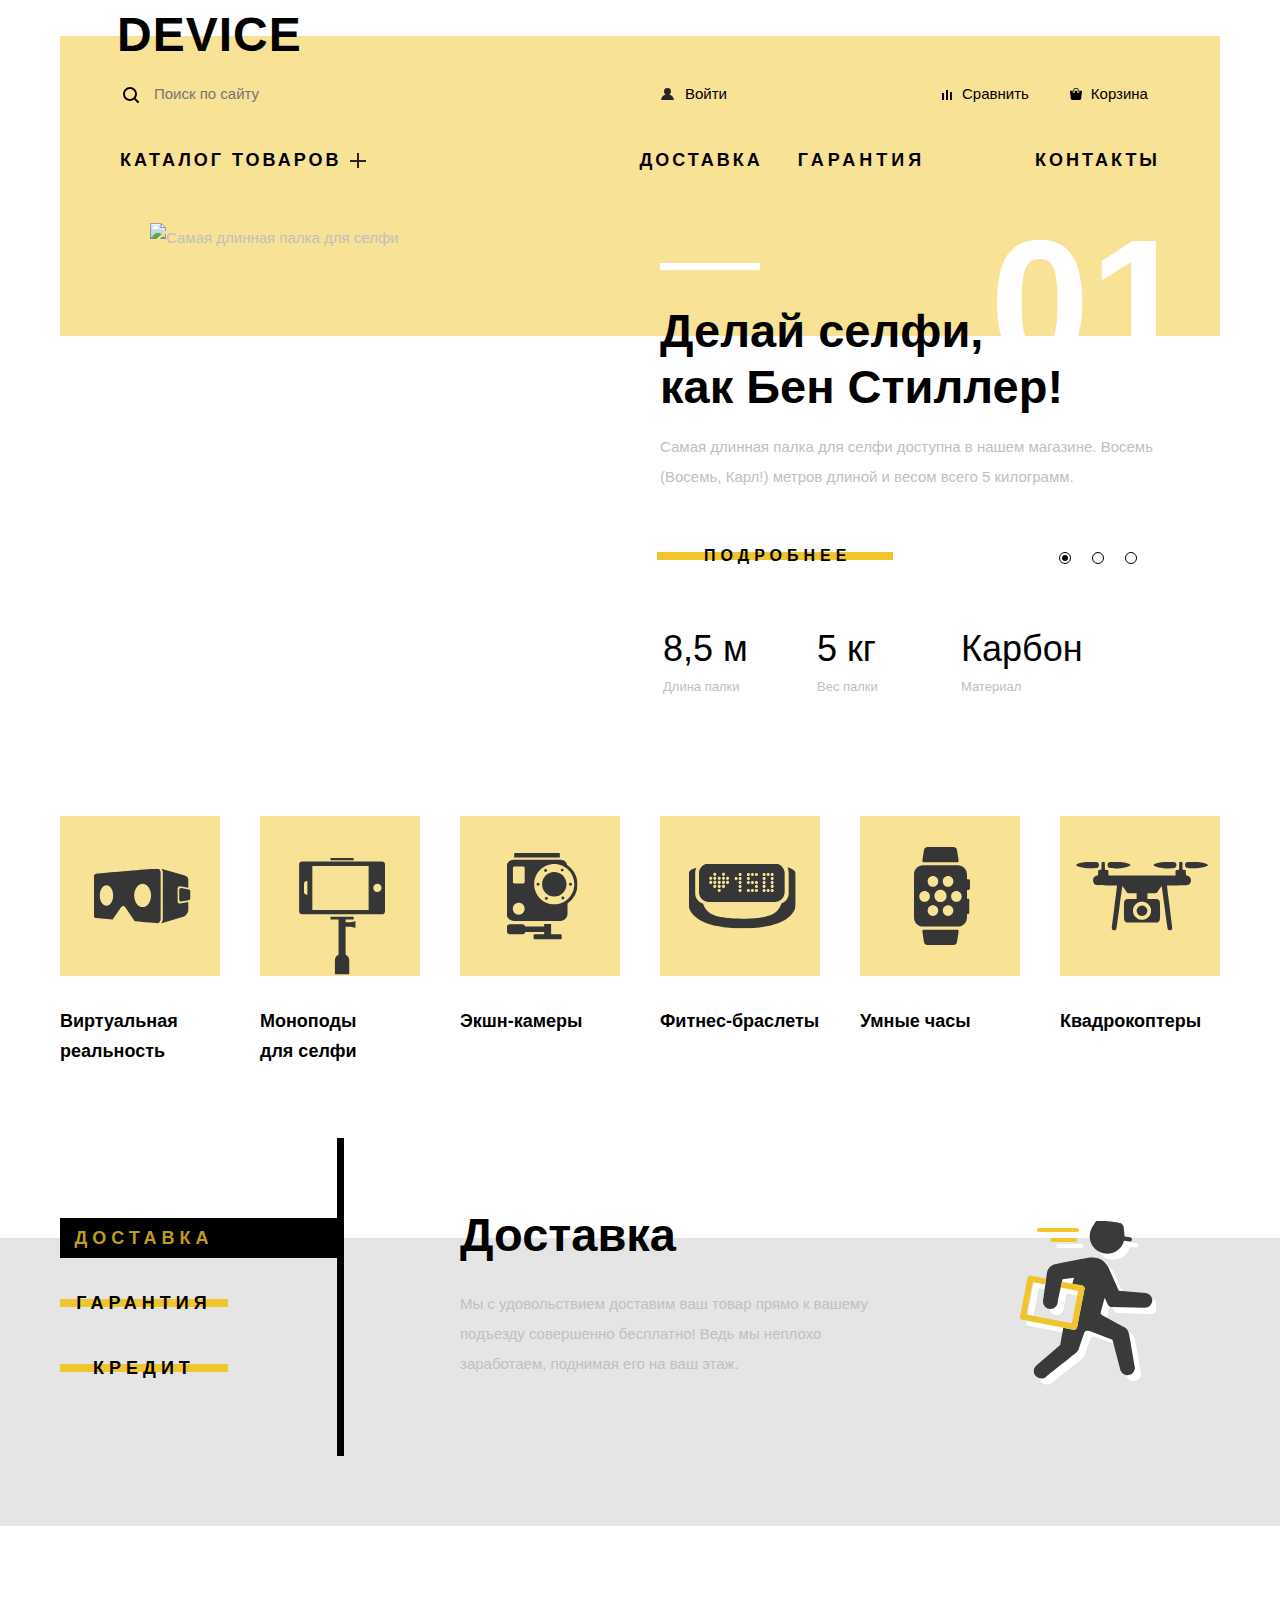
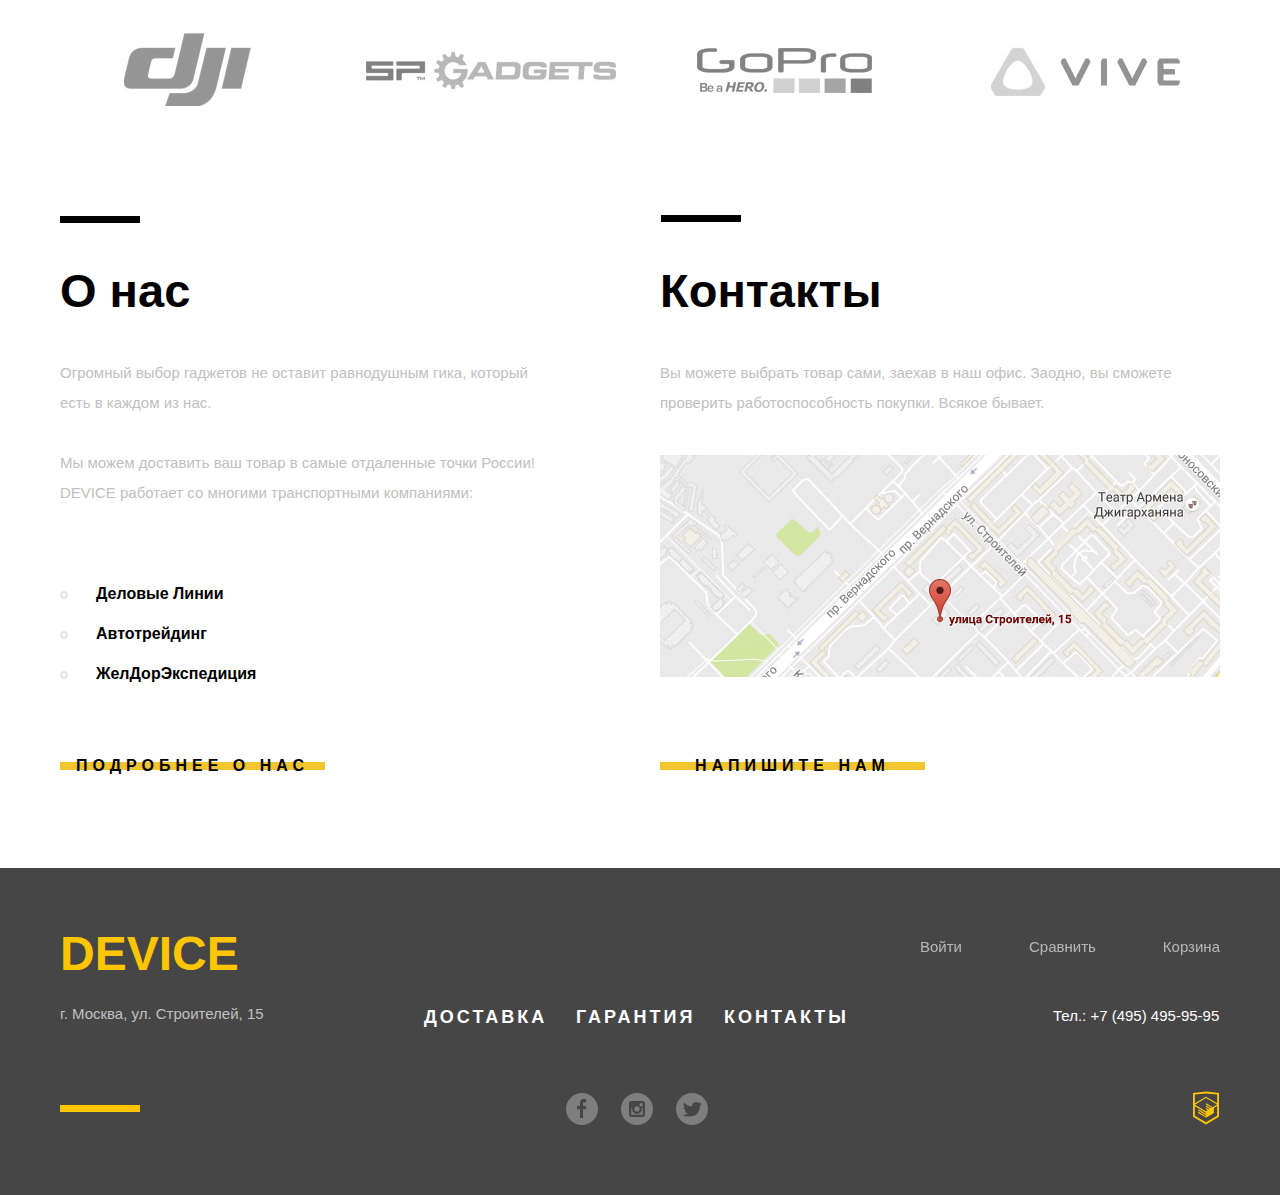
==== commit c5744acb: "првки по критерию Д8, Д11 частично по Д2" ====
--- a/index.html
+++ b/index.html
@@ -161,29 +161,29 @@
     <h2 class="visually-hidden">Популярные товары</h2>
     <ul class="category-list">
       <li class="category-list-items">
-        <p class="category-items"><a href="#"><img src="img/popular-1.svg" width="97" height="55" alt="Виртуальная реальность"></a></p>
+        <p class="category-items"><a href="#"><img class="category-image" src="img/popular-1.svg" width="97" height="55" alt="Виртуальная реальность"></a></p>
         <h3 class="category-name"><a href="#">Виртуальная реальность</a></h3>
       </li>
       <li class="category-list-items category-list-items-monopod">
-        <p class="category-items"><a href="#"><img src="img/popular-2.svg" width="86" height="117" alt="Моноподы для селфи"></a></p>
+        <p class="category-items"><a href="#"><img class="category-image" src="img/popular-2.svg" width="86" height="117" alt="Моноподы для селфи"></a></p>
         <h3 class="category-name"><a href="#">Моноподы для селфи</a></h3>
       </li>
       <li class="category-list-items">
-        <p class="category-items"><a href="#"><img src="img/popular-3.svg" width="71" height="87" alt="Экшн-камеры"></a>
+        <p class="category-items"><a href="#"><img class="category-image" src="img/popular-3.svg" width="71" height="87" alt="Экшн-камеры"></a>
         </p>
         <h3 class="category-name"><a href="#">Экшн-камеры</a></h3>
       </li>
       <li class="category-list-items">
-        <p class="category-items"><a href="#"><img src="img/popular-4.svg" width="107" height="65" alt="Фитнес-браслеты"></a></p>
+        <p class="category-items"><a href="#"><img class="category-image" src="img/popular-4.svg" width="107" height="65" alt="Фитнес-браслеты"></a></p>
         <h3 class="category-name"><a href="#">Фитнес-браслеты</a></h3>
       </li>
       <li class="category-list-items">
-        <p class="category-items"><a href="#"><img src="img/popular-5.svg" width="56" height="98" alt="Умные часы"></a>
+        <p class="category-items"><a href="#"><img class="category-image" src="img/popular-5.svg" width="56" height="98" alt="Умные часы"></a>
         </p>
         <h3 class="category-name"><a href="#">Умные часы</a></h3>
       </li>
       <li class="category-list-items">
-        <p class="category-items"><a href="#"><img src="img/popular-6.svg" width="132" height="69" alt="Квадрокоптеры"></a></p>
+        <p class="category-items"><a href="#"><img class="category-image" src="img/popular-6.svg" width="132" height="69" alt="Квадрокоптеры"></a></p>
         <h3 class="category-name"><a href="#">Квадрокоптеры</a></h3>
       </li>
     </ul>
@@ -329,15 +329,11 @@
       </ul>
       <section class="phone">
         <h3 class="visually-hidden">Телефон</h3>
-        <p class="phone-number">
-          <a href="tel:+74954959595">Тел.: +7 (495) 495-95-95</a>
-        </p>
+          <a class="phone-number" href="tel:+74954959595">Тел.: +7 (495) 495-95-95</a>
       </section>
-      <p class="footer-copyright">
         <a class="copyright-htmlacademy" href="https://htmlacademy.ru">
           <img src="img/logo-html.svg" width="26" height="34" alt="Логотип HTMLAcademy">
         </a>
-      </p>
     </div>
   </div>
 </footer>
--- a/css/style.css
+++ b/css/style.css
@@ -133,6 +133,7 @@
 
 .search-field:focus ~ .search-form-submit {
   display: inline-block;
+  vertical-align: middle;
 }
 
 .search-form-submit {
@@ -153,6 +154,7 @@
 
 .search-form-submit:active {
   display: inline-block;
+  vertical-align: middle;
   color: #747474;
 }
 
@@ -427,6 +429,7 @@
 
 .slider-controls-our-goods label {
   display: inline-block;
+  vertical-align: middle;
   margin-right: 17px;
   width: 10px;
   height: 10px;
@@ -693,8 +696,8 @@
   cursor: pointer;
 }
 
-.category-items:active {
-  opacity: 0.8;
+.category-image:active {
+  opacity: 0.3;
 }
 
 .category-name a {
@@ -1217,21 +1220,18 @@
   opacity: 0.3;
 }
 
+.phone {
+  padding: 0;
+  margin: 0 0 60px 150px;
+}
+
 .phone-number {
-  padding: 0;
-  margin: 0 0 60px 150px;
-}
-
-.phone-number a {
   color: #ffffff;
 }
 
-.footer-copyright {
+.copyright-htmlacademy {
   padding: 0;
   margin: 0 0 0 290px;
-}
-
-.copyright-htmlacademy {
   opacity: 1;
 }
 
@@ -1390,6 +1390,7 @@
 
 .profile {
   display: inline-block;
+  vertical-align: middle;
   width: 282px;
   margin-right: 0;
 }
@@ -1502,7 +1503,7 @@
 .sort-goods-by {
   background-color: #ebebeb;
   display: flex;
-  position: relative;
+  justify-content: space-between;
 }
 
 .sort-goods-by h2 {
@@ -1527,35 +1528,46 @@
 
 .sort-function {
   display: flex;
-}
-
-.sort::before {
-  content: '';
-  position: absolute;
-  top: 30px;
-  left: 794px;
+  position: relative;
+  margin-left: 200px;
+}
+
+.ascending::before {
+  content: '';
+  position: absolute;
+  top: 15px;
+  left: 31px;
   width: 11px;
   height: 10px;
   background: url('../img/icon-up-dir.svg') no-repeat 0 0;
 }
 
-.sort::after {
-  content: '';
-  position: absolute;
-  top: 30px;
-  left: 824px;
+.descending::after {
+  content: '';
+  position: absolute;
+  top: 15px;
+  left: 61px;
   width: 11px;
   height: 10px;
   background: url('../img/icon-down-dir.svg') no-repeat 0 0;
 }
 
-.sort:hover::before,
-.sort:hover::after {
+.ascending::before,
+.descending::after {
+  opacity: 0.2;
+}
+
+.ascending:hover::before,
+.descending:hover::after {
   opacity: 0.4;
 }
 
-.sort:active::before,
-.sort:active::after {
+.ascending:active::before,
+.descending:active::after {
+  opacity: 1;
+}
+
+.sort-function .descending::after {
   opacity: 1;
 }
 
@@ -1626,6 +1638,7 @@
 
 .price-controls span {
   display: inline-block;
+  vertical-align: middle;
   font-size: 14px;
   line-height: 24px;
   vertical-align: top;
@@ -1650,6 +1663,7 @@
   width: 60%;
   height: 2px;
   background: #91c92f;
+  cursor: pointer;
 }
 
 .range-toggle {
@@ -1665,12 +1679,14 @@
   position: absolute;
   top: 23px;
   left: -5px;
+  cursor: pointer;
 }
 
 .range-toggle-max {
   position: absolute;
   top: 23px;
   left: 105px;
+  cursor: pointer;
 }
 
 .selected-price {
@@ -1745,6 +1761,7 @@
 .available-colors label {
   position: relative;
   display: block;
+  cursor: pointer;
 }
 
 .filter-input-checkbox + label::before {
@@ -1786,7 +1803,8 @@
   opacity: 1;
 }
 
-.disabled-color:disabled + label {
+.disabled-color:disabled + label,
+.disabled-bluetooth:disabled + label {
   opacity: 0.3;
 }
 
@@ -1798,6 +1816,7 @@
 .available-bluetooth label {
   position: relative;
   display: block;
+  cursor: pointer;
 }
 
 .filter-bluetooth-input + label::before {
@@ -2136,14 +2155,14 @@
 
 .phone-shop {
   margin-top: 34px;
-  margin-left: 48px;
+  margin-left: 100px;
 }
 
 .social-networks-shop {
   margin-left: 150px;
 }
 
-.footer-copyright-shop {
+.copyright-htmlacademy-shop {
   margin-left: 340px;
   margin-top: 62px;
 }
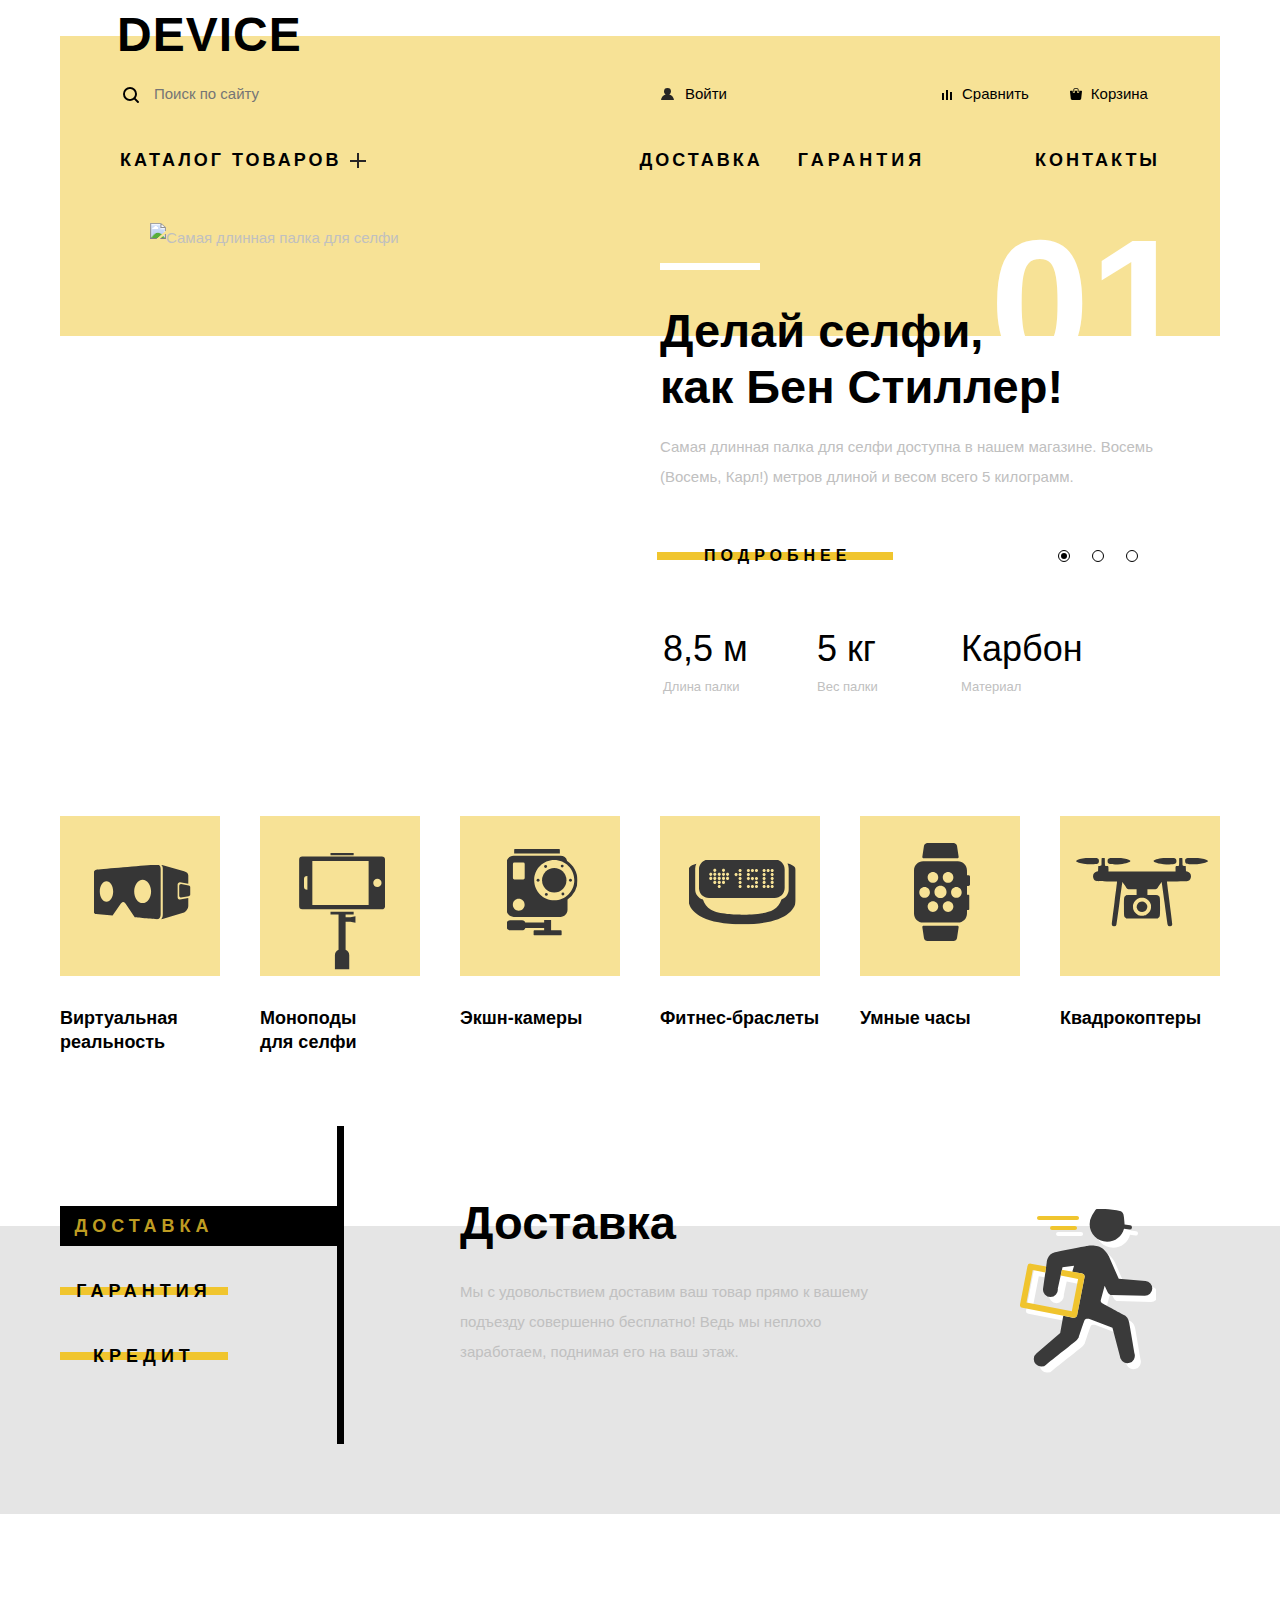
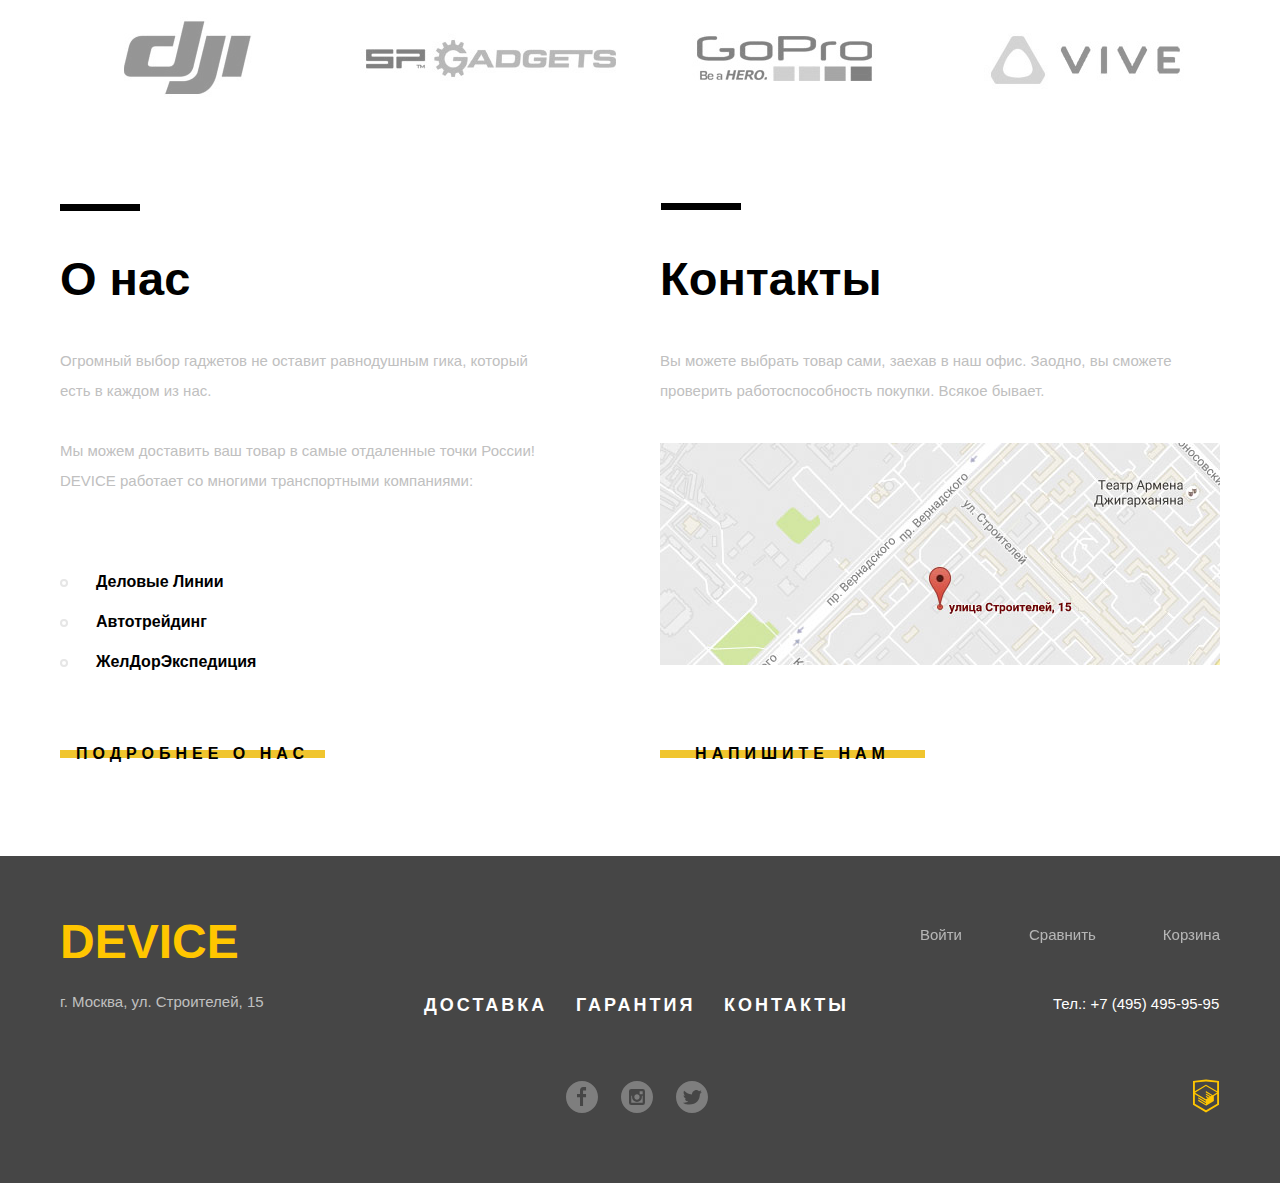
==== commit 982d6ed9: "Б17 блоки с названиями - ссылки на стр магазина, логотип - ссылка на главную shop.htmi, index.html -" ====
--- a/index.html
+++ b/index.html
@@ -38,10 +38,11 @@
   </button>
 </section>
 <header class="main-header">
-  <a class="main-header-logo" href="#">DEVICE</a>
+  <a class="main-header-logo" href="index.html">DEVICE</a>
   <nav class="main-navigation">
     <div class="search-user-nav-wrapper">
       <form class="site-search" action="#" method="post">
+        <label class="visually-hidden" for="search">Поиск по сайту</label>
         <input class="search-field" type="search" name="search" id="search" placeholder="Поиск по сайту">
         <button class="search-form-submit" type="submit">Найти</button>
       </form>
@@ -59,14 +60,14 @@
     </div>
     <ul class="site-nav">
       <li class="catalog">
-        <a href="#">Каталог товаров</a>
+        <a href="shop.html">Каталог товаров</a>
         <ul class="sub-menu">
-          <li class="sub-menu-item virtual-reality"><a href="#">Виртуальная реальность</a></li>
-          <li class="sub-menu-item fitness-bracelet"><a href="#">Фитнес-браслеты</a></li>
-          <li class="sub-menu-item quadcopter-types"><a href="#">Квадракоптеры</a></li>
-          <li class="sub-menu-item monopod-for-selfie"><a href="#">Моноподы для селфи</a></li>
-          <li class="sub-menu-item smart-watch"><a href="#">Умные часы</a></li>
-          <li class="sub-menu-item action-camera"><a href="#">Экшн-камеры</a></li>
+          <li class="sub-menu-item virtual-reality"><a href="shop.html">Виртуальная реальность</a></li>
+          <li class="sub-menu-item fitness-bracelet"><a href="shop.html">Фитнес-браслеты</a></li>
+          <li class="sub-menu-item quadcopter-types"><a href="shop.html">Квадракоптеры</a></li>
+          <li class="sub-menu-item monopod-for-selfie"><a href="shop.html">Моноподы для селфи</a></li>
+          <li class="sub-menu-item smart-watch"><a href="shop.html">Умные часы</a></li>
+          <li class="sub-menu-item action-camera"><a href="shop.html">Экшн-камеры</a></li>
         </ul>
       </li>
       <li class="supply">
@@ -89,9 +90,9 @@
       <input class="visually-hidden" type="radio" id="bracelet" name="topSlide">
       <input class="visually-hidden" type="radio" id="selfie" name="topSlide" checked>
       <div class="slider-controls-our-goods">
-        <label class="slider-controls-item--1" for="selfie"></label>
-        <label class="slider-controls-item--2" for="bracelet"></label>
-        <label class="slider-controls-item--3" for="quadcopter"></label>
+        <label class="slider-controls-item--1" for="selfie">Первый</label>
+        <label class="slider-controls-item--2" for="bracelet">Второй</label>
+        <label class="slider-controls-item--3" for="quadcopter">Третий</label>
       </div>
       <div class="slider-goods-wrapper">
         <ul class="slider-goods">
@@ -139,7 +140,8 @@
             <div class="about-product about-quadcopter">
               <span class="slide-number number-3">03</span>
               <p class="product-slogan slogan-3">Порхает как бабочка, жалит как пчела!</p>
-              <p class="description-good description-good-3">Этот обычный, на первый взгляд, квадрокоптер оснащен мощным лазером, замаскированным под стандартную камеру.</p>
+              <p class="description-good description-good-3">Этот обычный, на первый взгляд, квадрокоптер оснащен мощным
+                лазером, замаскированным под стандартную камеру.</p>
               <a class="show-more-information" href="#">Подробнее</a>
               <table class="characteristics-goods">
                 <tr>
@@ -161,30 +163,41 @@
     <h2 class="visually-hidden">Популярные товары</h2>
     <ul class="category-list">
       <li class="category-list-items">
-        <p class="category-items"><a href="#"><img class="category-image" src="img/popular-1.svg" width="97" height="55" alt="Виртуальная реальность"></a></p>
-        <h3 class="category-name"><a href="#">Виртуальная реальность</a></h3>
+        <a href="shop.html">
+          <p class="category-items"><img class="category-image" src="img/popular-1.svg" width="97" height="55" alt="Виртуальная реальность"></p>
+          <h3 class="category-name">Виртуальная реальность</h3>
+        </a>
       </li>
       <li class="category-list-items category-list-items-monopod">
-        <p class="category-items"><a href="#"><img class="category-image" src="img/popular-2.svg" width="86" height="117" alt="Моноподы для селфи"></a></p>
-        <h3 class="category-name"><a href="#">Моноподы для селфи</a></h3>
-      </li>
-      <li class="category-list-items">
-        <p class="category-items"><a href="#"><img class="category-image" src="img/popular-3.svg" width="71" height="87" alt="Экшн-камеры"></a>
-        </p>
-        <h3 class="category-name"><a href="#">Экшн-камеры</a></h3>
-      </li>
-      <li class="category-list-items">
-        <p class="category-items"><a href="#"><img class="category-image" src="img/popular-4.svg" width="107" height="65" alt="Фитнес-браслеты"></a></p>
-        <h3 class="category-name"><a href="#">Фитнес-браслеты</a></h3>
-      </li>
-      <li class="category-list-items">
-        <p class="category-items"><a href="#"><img class="category-image" src="img/popular-5.svg" width="56" height="98" alt="Умные часы"></a>
-        </p>
-        <h3 class="category-name"><a href="#">Умные часы</a></h3>
-      </li>
-      <li class="category-list-items">
-        <p class="category-items"><a href="#"><img class="category-image" src="img/popular-6.svg" width="132" height="69" alt="Квадрокоптеры"></a></p>
-        <h3 class="category-name"><a href="#">Квадрокоптеры</a></h3>
+        <a href="shop.html">
+          <p class="category-items"><img class="category-image" src="img/popular-2.svg" width="86" height="117" alt="Моноподы для селфи"></p>
+          <h3 class="category-name">Моноподы для селфи</h3>
+        </a>
+      </li>
+      <li class="category-list-items">
+        <a href="shop.html">
+          <p class="category-items"><img class="category-image" src="img/popular-3.svg" width="71" height="87" alt="Экшн-камеры"></p>
+          <h3 class="category-name">Экшн-камеры</h3>
+        </a>
+      </li>
+      <li class="category-list-items">
+        <a href="shop.html">
+          <p class="category-items"><img class="category-image" src="img/popular-4.svg" width="107" height="65" alt="Фитнес-браслеты"></p>
+          <h3 class="category-name">Фитнес-браслеты</h3>
+        </a>
+      </li>
+      <li class="category-list-items">
+        <a href="shop.html">
+          <p class="category-items"><img class="category-image" src="img/popular-5.svg" width="56" height="98" alt="Умные часы">
+          </p>
+          <h3 class="category-name">Умные часы</h3>
+        </a>
+      </li>
+      <li class="category-list-items">
+        <a href="shop.html">
+          <p class="category-items"><img class="category-image" src="img/popular-6.svg" width="132" height="69" alt="Квадрокоптеры"></p>
+          <h3 class="category-name">Квадрокоптеры</h3>
+        </a>
       </li>
     </ul>
   </section>
@@ -205,21 +218,24 @@
             <li class="delivery">
               <div class="delivery-wrapper">
                 <h3 class="service-title">Доставка</h3>
-                <p class="service-description">Мы с удовольствием доставим ваш товар прямо к вашему подъезду совершенно бесплатно! Ведь мы неплохо заработаем, поднимая его на ваш этаж.</p>
+                <p class="service-description">Мы с удовольствием доставим ваш товар прямо к вашему подъезду совершенно
+                  бесплатно! Ведь мы неплохо заработаем, поднимая его на ваш этаж.</p>
               </div>
               <img src="img/delivery.svg" width="136" height="164" alt="Доставка">
             </li>
             <li class="warranty">
               <div class="warranty-wrapper">
                 <h3 class="service-title">Гарантия</h3>
-                <p class="service-description">Если из-за возгорания купленного у нас товара у вас сгорит дом — не переживайте, мы выдадим вам новый.<br>Товар, не дом, конечно же.</p>
+                <p class="service-description">Если из-за возгорания купленного у нас товара у вас сгорит дом — не
+                  переживайте, мы выдадим вам новый.<br>Товар, не дом, конечно же.</p>
               </div>
               <img src="img/warranty.svg" width="171" height="195" alt="Гарантия">
             </li>
             <li class="credit">
               <div class="credit-wrapper">
                 <h3 class="service-title">Кредит</h3>
-                <p class="service-description">Залезть в долговую яму стало проще! Кредитные консультанты подберут для вас наиболее выгодные условия кредита. Выгодные для нашего банка, разумеется.</p>
+                <p class="service-description">Залезть в долговую яму стало проще! Кредитные консультанты подберут для
+                  вас наиболее выгодные условия кредита. Выгодные для нашего банка, разумеется.</p>
               </div>
               <img src="img/credit.svg" width="156" height="188" alt="Кредит">
             </li>
@@ -244,7 +260,8 @@
         Огромный выбор гаджетов не оставит равнодушным гика, который есть в каждом из нас.
       </p>
       <p>
-        Мы можем доставить ваш товар в самые отдаленные точки России! DEVICE работает со многими транспортными компаниями:
+        Мы можем доставить ваш товар в самые отдаленные точки России! DEVICE работает со многими транспортными
+        компаниями:
       </p>
       <ul class="transport-companies-list">
         <li class="transport-1">Деловые Линии</li>
@@ -256,7 +273,8 @@
     <section class="our-contacts">
       <h2 class="contacts-title">Контакты</h2>
       <p>
-        Вы можете выбрать товар сами, заехав в наш офис. Заодно, вы сможете проверить работоспособность покупки. Всякое бывает.
+        Вы можете выбрать товар сами, заехав в наш офис. Заодно, вы сможете проверить работоспособность покупки. Всякое
+        бывает.
       </p>
       <img src="img/map.jpg" width="560" height="222" alt="Мы на карте" class="map">
       <a class="write-us button-decoration" href="#">Напишите нам</a>
@@ -267,7 +285,7 @@
   <div class="footer-wrapper">
     <div class="logo-footer-address-wrapper">
       <a class="main-footer-logo" href="#">DEVICE</a>
-      <address>г. Москва, ул. Строителей, 15</address>
+      <address class="office-address">г. Москва, ул. Строителей, 15</address>
     </div>
     <div class="footer-nav-social-wrapper">
       <ul class="site-footer-nav">
@@ -329,11 +347,11 @@
       </ul>
       <section class="phone">
         <h3 class="visually-hidden">Телефон</h3>
-          <a class="phone-number" href="tel:+74954959595">Тел.: +7 (495) 495-95-95</a>
+        <a class="phone-number" href="tel:+74954959595">Тел.: +7 (495) 495-95-95</a>
       </section>
-        <a class="copyright-htmlacademy" href="https://htmlacademy.ru">
-          <img src="img/logo-html.svg" width="26" height="34" alt="Логотип HTMLAcademy">
-        </a>
+      <a class="copyright-htmlacademy" href="https://htmlacademy.ru">
+        <img src="img/logo-html.svg" width="26" height="34" alt="Логотип HTMLAcademy">
+      </a>
     </div>
   </div>
 </footer>
--- a/css/style.css
+++ b/css/style.css
@@ -47,8 +47,18 @@
   height: auto;
 }
 
-section,
-form {
+.exclusive-products,
+.popular-goods,
+.shop-services,
+.brands-representation,
+.about-us,
+.our-contacts,
+.phone,
+.modal-write-us,
+.modal-map,
+.site-search,
+.write-us-form,
+.filter-form {
   display: block;
 }
 
@@ -106,6 +116,7 @@
   height: 16px;
   background: url('../img/search.svg') no-repeat 0 0;
 }
+
 .search-field {
   background: transparent;
   border: none;
@@ -422,21 +433,29 @@
 
 .slider-controls-our-goods {
   position: absolute;
-  top: 542px;
-  left: 1059px;
+  top: 541px;
+  left: 1098px;
+  width: 80px;
+  height: 12px;
+  text-align: center;
+  font-size: 0;
+  transform: translateX(-50%);
   z-index: 2;
 }
 
 .slider-controls-our-goods label {
   display: inline-block;
   vertical-align: middle;
-  margin-right: 17px;
   width: 10px;
   height: 10px;
   border-radius: 50%;
   border: 1px solid #000000;
   cursor: pointer;
   position: relative;
+}
+
+.slider-controls-our-goods label:not(:last-child) {
+  margin-right: 22px;
 }
 
 #quadcopter:checked ~ .slider-controls-our-goods label.slider-controls-item--3::after,
@@ -700,7 +719,7 @@
   opacity: 0.3;
 }
 
-.category-name a {
+.category-name  {
   font-family: 'PT Gilroy', Arial, sans-serif;
   font-size: 18px;
   line-height: 24px;
@@ -1016,6 +1035,7 @@
   transition: all 300ms ease;
   z-index: -1;
 }
+
 .button-decoration:hover::before {
   height: 100%;
   top: 0;
@@ -1060,12 +1080,12 @@
   opacity: 0.3;
 }
 
-address {
+.office-address {
   width: 215px;
   font-style: normal;
 }
 
-address::after {
+.office-adress::after {
   content: '';
   position: absolute;
   top: 175px;
@@ -1209,7 +1229,7 @@
 .basket-footer:hover::before,
 .basket-footer:focus::before,
 .copyright-htmlacademy:hover,
-.copyright-htmlacademy:focus{
+.copyright-htmlacademy:focus {
   opacity: 0.6;
 }
 
@@ -1478,7 +1498,7 @@
   width: 100%;
   overflow: hidden;
   background: #ebebeb;
-  background: linear-gradient(to right,#dbdbdb 0%,#dbdbdb 49%,#ebebeb 50%,#ebebeb 100%);
+  background: linear-gradient(to right, #dbdbdb 0%, #dbdbdb 49%, #ebebeb 50%, #ebebeb 100%);
 }
 
 .filter-title-sort {
@@ -1571,8 +1591,11 @@
   opacity: 1;
 }
 
-.sort-by a,
 .sort-function a {
+  font-size: 0;
+}
+
+.sort-by a {
   font-size: 14px;
   line-height: 18px;
   color: #cacaca;
@@ -1597,7 +1620,7 @@
 .filters-catalog {
   overflow: hidden;
   background: #efefef;
-  background: linear-gradient(to right,#efefef 0%,#efefef 30%,#fff 30%,#fff 100%);
+  background: linear-gradient(to right, #efefef 0%, #efefef 30%, #fff 30%, #fff 100%);
 }
 
 .filters-catalog-wrapper {
@@ -1619,7 +1642,8 @@
 }
 
 .cost-filter-title,
-legend {
+.color,
+.bluetooth {
   font-family: 'PT Gilroy', Arial, sans-serif;
   font-size: 18px;
   line-height: 24px;
@@ -1638,7 +1662,6 @@
 
 .price-controls span {
   display: inline-block;
-  vertical-align: middle;
   font-size: 14px;
   line-height: 24px;
   vertical-align: top;
@@ -1715,7 +1738,7 @@
 }
 
 .filter-form-button::before {
-  content:'';
+  content: '';
   position: absolute;
   top: 35%;
   left: -23%;
@@ -1906,9 +1929,9 @@
   padding: 13px 9px;
   font-size: 14px;
   font-family: 'Gilroy ExtraBold', Arial, sans-serif;
-  color: rgba(0,0,0,.2);
+  color: rgba(0, 0, 0, .2);
   letter-spacing: 1px;
-  border: 2px solid rgba(0,0,0,.1);
+  border: 2px solid rgba(0, 0, 0, .1);
   border-radius: 50%;
 }
 
@@ -2086,6 +2109,7 @@
   width: 256px;
   margin-right: 0;
 }
+
 .basket-footer-shop {
   margin-left: 60px;
 }
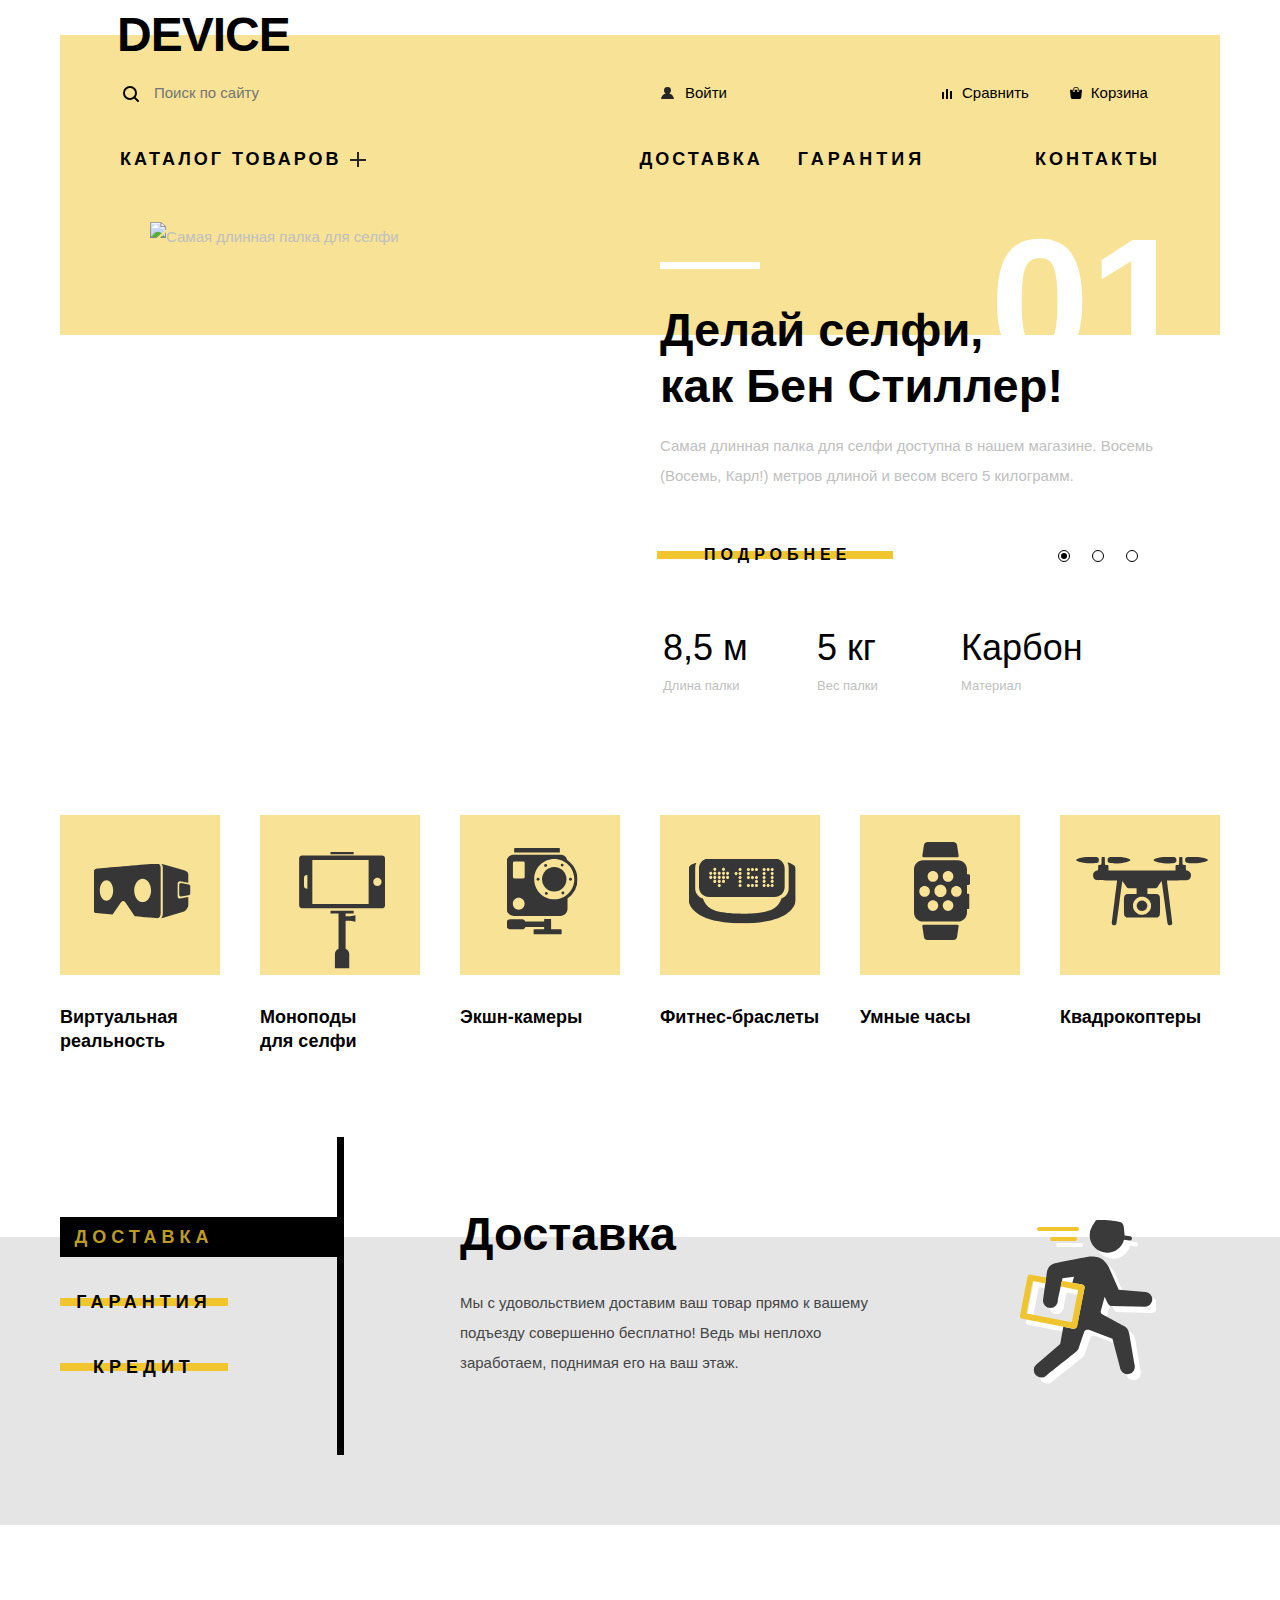
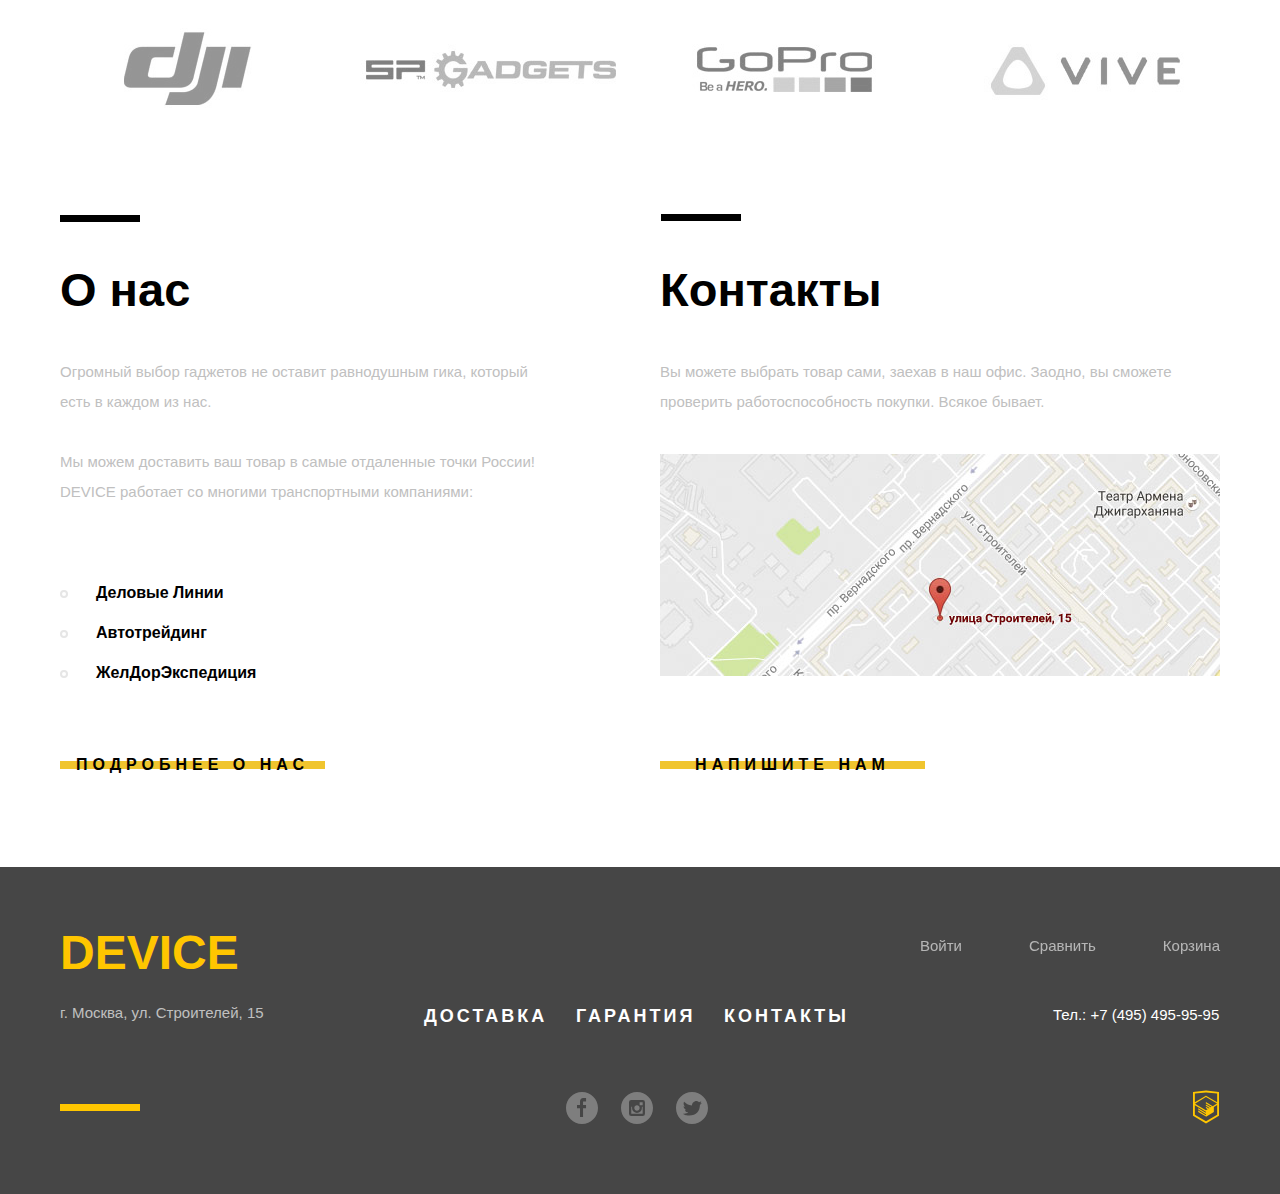
==== commit fd3c65a5: "index.js появление модалки style.css префиксы" ====
--- a/index.html
+++ b/index.html
@@ -38,7 +38,7 @@
   </button>
 </section>
 <header class="main-header">
-  <a class="main-header-logo" href="index.html">DEVICE</a>
+  <p class="header-logo">DEVICE</p>
   <nav class="main-navigation">
     <div class="search-user-nav-wrapper">
       <form class="site-search" action="#" method="post">
@@ -162,13 +162,13 @@
   <section class="popular-goods">
     <h2 class="visually-hidden">Популярные товары</h2>
     <ul class="category-list">
-      <li class="category-list-items">
+      <li class="category-list-items category-list-item-real">
         <a href="shop.html">
           <p class="category-items"><img class="category-image" src="img/popular-1.svg" width="97" height="55" alt="Виртуальная реальность"></p>
           <h3 class="category-name">Виртуальная реальность</h3>
         </a>
       </li>
-      <li class="category-list-items category-list-items-monopod">
+      <li class="category-list-items category-list-item-monopod">
         <a href="shop.html">
           <p class="category-items"><img class="category-image" src="img/popular-2.svg" width="86" height="117" alt="Моноподы для селфи"></p>
           <h3 class="category-name">Моноподы для селфи</h3>
@@ -247,10 +247,10 @@
   <section class="brands-representation">
     <h2 class="visually-hidden">Представленные марки</h2>
     <ul class="brand-list">
-      <li><a href="#"><img src="img/brand-1.jpg" width="260" height="100" alt="Логотип «DJI»"></a></li>
-      <li><a href="#"><img src="img/brand-2.jpg" width="260" height="100" alt="Логотип «SP Gadgets»"></a></li>
-      <li><a href="#"><img src="img/brand-3.jpg" width="260" height="100" alt="Логотип «GoPro»"></a></li>
-      <li><a href="#"><img src="img/brand-4.jpg" width="260" height="100" alt="Логотип «VIVE»"></a></li>
+      <li class="brand-item"><a href="#"><img src="img/brand-1.jpg" width="260" height="100" alt="Логотип «DJI»"></a></li>
+      <li class="brand-item"><a href="#"><img src="img/brand-2.jpg" width="260" height="100" alt="Логотип «SP Gadgets»"></a></li>
+      <li class="brand-item"><a href="#"><img src="img/brand-3.jpg" width="260" height="100" alt="Логотип «GoPro»"></a></li>
+      <li class="brand-item"><a href="#"><img src="img/brand-4.jpg" width="260" height="100" alt="Логотип «VIVE»"></a></li>
     </ul>
   </section>
   <div class="about-us-contacts-wrapper">
@@ -277,7 +277,7 @@
         бывает.
       </p>
       <img src="img/map.jpg" width="560" height="222" alt="Мы на карте" class="map">
-      <a class="write-us button-decoration" href="#">Напишите нам</a>
+      <a class="write-us button-decoration" href="writeus.html">Напишите нам</a>
     </section>
   </div>
 </main>
@@ -304,7 +304,7 @@
           <a class="facebook" href="#"><span class="visually-hidden">Фейсбук</span>
             <svg xmlns="http://www.w3.org/2000/svg" width="32" height="32" viewBox="0 0 32 32" fill="#7e7e7e">
               <path fill="#7e7e7e"
-                    d="M16 0C7.164 0 0 7.163 0 16s7.164 16 16 16c8.837 0 16-7.164 16-16S24.837 0 16 0zm4.062 9.455h-3.021v3.444h3.021v3.445h-3.021v8.61H14.02v-8.61H11v-3.445h3.021V9.455c0-1.902 1.353-3.445 3.021-3.445h3.021v3.445z"/>
+                    d="M16 0C7.164 0 0 7.163 0 16s7.164 16 16 16c8.837 0 16-7.164 16-16S24.837 0 16 0zm4.062 9.455h-3.021v3.444h3.021v3.445h-3.021v8.61H14.02v-8.61H11v-3.445h3.021V9.455c0-1.902 1.353-3.445 3.021-3.445h3.021v3.445z"></path>
             </svg>
           </a>
         </li>
@@ -313,11 +313,11 @@
             <svg xmlns="http://www.w3.org/2000/svg" width="32" height="32" viewBox="0 0 32 32">
               <g fill="#7e7e7e">
                 <path fill="#7e7e7e"
-                      d="M20.916 16a4.938 4.938 0 1 1-9.877 0c0-.394.051-.773.138-1.14h-.897v6.838h11.396V14.86h-.897c.086.367.137.746.137 1.14z"/>
+                      d="M20.916 16a4.938 4.938 0 1 1-9.877 0c0-.394.051-.773.138-1.14h-.897v6.838h11.396V14.86h-.897c.086.367.137.746.137 1.14z"></path>
                 <path fill="#7e7e7e"
-                      d="M15.978 18.659c1.466 0 2.659-1.193 2.659-2.659s-1.193-2.659-2.659-2.659c-1.466 0-2.659 1.193-2.659 2.659s1.192 2.659 2.659 2.659zM18.637 10.302h3.039v3.039h-3.039z"/>
+                      d="M15.978 18.659c1.466 0 2.659-1.193 2.659-2.659s-1.193-2.659-2.659-2.659c-1.466 0-2.659 1.193-2.659 2.659s1.192 2.659 2.659 2.659zM18.637 10.302h3.039v3.039h-3.039z"></path>
                 <path fill="#7e7e7e"
-                      d="M16 0C7.164 0 0 7.164 0 16c0 8.837 7.164 16 16 16 8.837 0 16-7.163 16-16 0-8.836-7.163-16-16-16zm7.955 21.698a2.285 2.285 0 0 1-2.279 2.279H10.279A2.285 2.285 0 0 1 8 21.698V10.302a2.286 2.286 0 0 1 2.279-2.279h11.396a2.286 2.286 0 0 1 2.279 2.279v11.396z"/>
+                      d="M16 0C7.164 0 0 7.164 0 16c0 8.837 7.164 16 16 16 8.837 0 16-7.163 16-16 0-8.836-7.163-16-16-16zm7.955 21.698a2.285 2.285 0 0 1-2.279 2.279H10.279A2.285 2.285 0 0 1 8 21.698V10.302a2.286 2.286 0 0 1 2.279-2.279h11.396a2.286 2.286 0 0 1 2.279 2.279v11.396z"></path>
               </g>
             </svg>
           </a>
@@ -327,7 +327,7 @@
             <span class="visually-hidden">Твиттер</span>
             <svg xmlns="http://www.w3.org/2000/svg" width="32" height="32" viewBox="0 0 32 32">
               <path fill="#7e7e7e"
-                    d="M16 0C7.164 0 0 7.164 0 16c0 8.837 7.164 16 16 16 8.837 0 16-7.163 16-16 0-8.836-7.163-16-16-16zm7.944 12.809c-.251 6.516-3.463 10.832-10.992 10.702h-.486c-.447 0-4.543-.443-5.344-1.823 2.479.19 4.247-.406 5.12-1.136-1.048-.289-2.923-.461-3.251-2.848.384.104.618.221 1.299.113-1.307-.824-2.758-1.519-2.679-3.643.311.317 1.164.518 1.46.457-.768-.233-2.149-3.244-.974-4.781 1.984 1.79 4.075 3.482 7.804 3.643.227-2.214 1.24-3.699 3.168-4.325 1.84-.479 3.255.26 3.901 1.138.737-.224 1.453-.466 2.193-.685-.004.833-.569 1.463-.935 1.709.747.165 1.423-.475 1.423-.475-.184.963-1.094 1.725-1.707 1.954z"/>
+                    d="M16 0C7.164 0 0 7.164 0 16c0 8.837 7.164 16 16 16 8.837 0 16-7.163 16-16 0-8.836-7.163-16-16-16zm7.944 12.809c-.251 6.516-3.463 10.832-10.992 10.702h-.486c-.447 0-4.543-.443-5.344-1.823 2.479.19 4.247-.406 5.12-1.136-1.048-.289-2.923-.461-3.251-2.848.384.104.618.221 1.299.113-1.307-.824-2.758-1.519-2.679-3.643.311.317 1.164.518 1.46.457-.768-.233-2.149-3.244-.974-4.781 1.984 1.79 4.075 3.482 7.804 3.643.227-2.214 1.24-3.699 3.168-4.325 1.84-.479 3.255.26 3.901 1.138.737-.224 1.453-.466 2.193-.685-.004.833-.569 1.463-.935 1.709.747.165 1.423-.475 1.423-.475-.184.963-1.094 1.725-1.707 1.954z"></path>
             </svg>
           </a>
         </li>
--- a/css/style.css
+++ b/css/style.css
@@ -8,7 +8,7 @@
 
 @font-face {
   font-family: 'PT Sans';
-  url('../fonts/opensans.woff') format('woff');
+url('../fonts/opensans.woff') format('woff');
   font-weight: normal;
   font-style: normal;
 }
@@ -76,6 +76,17 @@
   margin-left: 57px;
 }
 
+.header-logo {
+  font-family: "Gilroy ExtraBold", "Arial", sans-serif;
+  font-size: 48px;
+  font-weight: bolder;
+  letter-spacing: -1px;
+  color: #000000;
+  padding: 0;
+  margin: 0;
+  margin-left: 57px;
+}
+
 .main-header-logo:hover {
   opacity: 0.6;
 }
@@ -85,17 +96,26 @@
 }
 
 .main-navigation {
-  display: flex;
+  display: -webkit-box;
+  display: -ms-flexbox;
+  display: flex;
+  -webkit-box-orient: vertical;
+  -webkit-box-direction: normal;
+  -ms-flex-direction: column;
   flex-direction: column;
   width: 1160px;
   background-color: #f7e296;
-  margin-top: -25px;
+  margin-top: -15px;
   height: 300px;
 }
 
 .search-user-nav-wrapper {
   width: 1160px;
-  display: flex;
+  display: -webkit-box;
+  display: -ms-flexbox;
+  display: flex;
+  -webkit-box-align: start;
+  -ms-flex-align: start;
   align-items: flex-start;
   margin-top: 43px;
   min-height: 51px;
@@ -124,8 +144,32 @@
   width: 400px;
 }
 
+.search-field:hover::-webkit-input-placeholder {
+  opacity: 0.6;
+}
+
+.search-field:hover:-ms-input-placeholder {
+  opacity: 0.6;
+}
+
+.search-field:hover::-ms-input-placeholder {
+  opacity: 0.6;
+}
+
 .search-field:hover::placeholder {
   opacity: 0.6;
+}
+
+.search-field:focus::-webkit-input-placeholder {
+  color: #000000;
+}
+
+.search-field:focus:-ms-input-placeholder {
+  color: #000000;
+}
+
+.search-field:focus::-ms-input-placeholder {
+  color: #000000;
 }
 
 .search-field:focus::placeholder {
@@ -170,7 +214,10 @@
 }
 
 .user-nav {
-  display: flex;
+  display: -webkit-box;
+  display: -ms-flexbox;
+  display: flex;
+  -ms-flex-wrap: nowrap;
   flex-wrap: nowrap;
   width: 500px;
   padding: 0;
@@ -266,6 +313,8 @@
 }
 
 .site-nav {
+  display: -webkit-box;
+  display: -ms-flexbox;
   display: flex;
   font-family: 'PT Gilroy', Arial, sans-serif;
   font-size: 18px;
@@ -278,6 +327,8 @@
 
 .catalog {
   text-transform: uppercase;
+  -webkit-box-flex: 1;
+  -ms-flex-positive: 1;
   flex-grow: 1;
   max-width: 540px;
 }
@@ -329,11 +380,14 @@
   text-transform: none;
   font-weight: normal;
   letter-spacing: 0;
+  -webkit-box-flex: 1;
+  -ms-flex-positive: 1;
   flex-grow: 1;
   min-width: 550px;
+  -ms-flex-wrap: wrap;
   flex-wrap: wrap;
   margin: 25px 0 0;
-  padding: 0;
+  padding: 0 0 25px;
   display: none;
 }
 
@@ -342,6 +396,8 @@
 }
 
 .site-nav li:hover .sub-menu {
+  display: -webkit-box;
+  display: -ms-flexbox;
   display: flex;
 }
 
@@ -399,6 +455,7 @@
   border: none;
   padding: 0;
   white-space: nowrap;
+  -webkit-clip-path: inset(100%);
   clip-path: inset(100%);
   clip: rect(0 0 0 0);
   overflow: hidden;
@@ -419,6 +476,8 @@
 }
 
 .slider-goods {
+  display: -webkit-box;
+  display: -ms-flexbox;
   display: flex;
   overflow: hidden;
   list-style: none;
@@ -439,6 +498,8 @@
   height: 12px;
   text-align: center;
   font-size: 0;
+  -webkit-transform: translateX(-50%);
+  -ms-transform: translateX(-50%);
   transform: translateX(-50%);
   z-index: 2;
 }
@@ -494,7 +555,11 @@
 }
 
 .monopod {
-  display: flex;
+  display: -webkit-box;
+  display: -ms-flexbox;
+  display: flex;
+  -webkit-box-pack: justify;
+  -ms-flex-pack: justify;
   justify-content: space-between;
 }
 
@@ -503,7 +568,12 @@
 }
 
 .about-monopod {
-  display: flex;
+  display: -webkit-box;
+  display: -ms-flexbox;
+  display: flex;
+  -webkit-box-orient: vertical;
+  -webkit-box-direction: normal;
+  -ms-flex-direction: column;
   flex-direction: column;
   width: 500px;
   margin-right: 60px;
@@ -529,7 +599,11 @@
 }
 
 .tracker {
-  display: flex;
+  display: -webkit-box;
+  display: -ms-flexbox;
+  display: flex;
+  -webkit-box-pack: justify;
+  -ms-flex-pack: justify;
   justify-content: space-between;
 }
 
@@ -539,7 +613,12 @@
 }
 
 .about-tracker {
-  display: flex;
+  display: -webkit-box;
+  display: -ms-flexbox;
+  display: flex;
+  -webkit-box-orient: vertical;
+  -webkit-box-direction: normal;
+  -ms-flex-direction: column;
   flex-direction: column;
   width: 560px;
 }
@@ -551,7 +630,11 @@
 }
 
 .quadcopter {
-  display: flex;
+  display: -webkit-box;
+  display: -ms-flexbox;
+  display: flex;
+  -webkit-box-pack: justify;
+  -ms-flex-pack: justify;
   justify-content: space-between;
 }
 
@@ -561,7 +644,12 @@
 }
 
 .about-quadcopter {
-  display: flex;
+  display: -webkit-box;
+  display: -ms-flexbox;
+  display: flex;
+  -webkit-box-orient: vertical;
+  -webkit-box-direction: normal;
+  -ms-flex-direction: column;
   flex-direction: column;
   width: 560px;
 }
@@ -643,6 +731,8 @@
   width: 160%;
   height: 8px;
   background: #f0c52e;
+  -webkit-transition: all 200ms ease;
+  -o-transition: all 200ms ease;
   transition: all 200ms ease;
   z-index: -1;
 }
@@ -671,10 +761,14 @@
 
 .category-list {
   list-style: none;
-  margin: 0 0 172px;
   padding: 0;
   width: 1160px;
-  display: flex;
+  display: -webkit-box;
+  display: -ms-flexbox;
+  display: flex;
+  -ms-flex-wrap: wrap;
+  flex-wrap: wrap;
+  margin: 0 auto 184px;
 }
 
 .category-list-items {
@@ -685,19 +779,26 @@
   position: absolute;
   top: 32%;
   left: 51%;
+  -webkit-transform: translate(-50%, -50%);
+  -ms-transform: translate(-50%, -50%);
   transform: translate(-50%, -50%)
 }
 
-.category-list-items-monopod img {
+.category-list-item-monopod img {
   position: absolute;
   top: 40%;
 }
 
-.category-list-items-monopod h3 {
+.category-list-item-monopod h3,
+.category-list-item-real h3 {
   width: 100px;
 }
 
-.category-list li:nth-last-child(-1n + 6) {
+.category-list li:nth-child(6n) {
+  margin-right: 0;
+}
+
+.category-list-items {
   margin-right: 40px;
 }
 
@@ -747,6 +848,8 @@
 }
 
 .slider-our-services {
+  display: -webkit-box;
+  display: -ms-flexbox;
   display: flex;
   width: 1160px;
   margin: 0 auto;
@@ -775,6 +878,8 @@
   width: 100%;
   height: 8px;
   background: #f0c52e;
+  -webkit-transition: all 300ms ease;
+  -o-transition: all 300ms ease;
   transition: all 300ms ease;
   z-index: -1;
 }
@@ -806,6 +911,8 @@
 
 .slides-list {
   position: relative;
+  display: -webkit-box;
+  display: -ms-flexbox;
   display: flex;
   width: 2640px;
   padding: 0;
@@ -852,6 +959,7 @@
 .service-description {
   text-transform: none;
   margin-top: 30px;
+  color: #464646;
 }
 
 .slides-list img {
@@ -861,6 +969,8 @@
 .credit,
 .warranty,
 .delivery {
+  display: -webkit-box;
+  display: -ms-flexbox;
   display: flex;
   width: 880px;
   margin: 0;
@@ -870,7 +980,12 @@
 .credit-wrapper,
 .warranty-wrapper,
 .delivery-wrapper {
-  display: flex;
+  display: -webkit-box;
+  display: -ms-flexbox;
+  display: flex;
+  -webkit-box-orient: vertical;
+  -webkit-box-direction: normal;
+  -ms-flex-direction: column;
   flex-direction: column;
   width: 450px;
   margin-left: 120px;
@@ -887,24 +1002,42 @@
 }
 
 .brand-list {
+  width: 1160px;
   list-style: none;
   margin: 0;
   padding: 0;
-  display: flex;
-  justify-content: space-between;
+  display: -webkit-box;
+  display: -ms-flexbox;
+  display: flex;
+  -ms-flex-wrap: wrap;
+  flex-wrap: wrap;
+}
+
+.brand-item {
+  margin-right: 40px;
+}
+
+.brand-item:nth-child(4n) {
+  margin-right: 0;
 }
 
 .brand-list img {
+  -webkit-filter: grayscale(100%) opacity(50%);
   filter: grayscale(100%) opacity(50%);
 }
 
 .brand-list img:hover,
 .brand-list img:focus {
+  -webkit-filter: none;
   filter: none;
 }
 
 .about-us-contacts-wrapper {
-  display: flex;
+  display: -webkit-box;
+  display: -ms-flexbox;
+  display: flex;
+  -webkit-box-pack: justify;
+  -ms-flex-pack: justify;
   justify-content: space-between;
   margin: 0;
   padding: 100px 0 0;
@@ -912,7 +1045,12 @@
 
 .about-us {
   width: 495px;
-  display: flex;
+  display: -webkit-box;
+  display: -ms-flexbox;
+  display: flex;
+  -webkit-box-orient: vertical;
+  -webkit-box-direction: normal;
+  -ms-flex-direction: column;
   flex-direction: column;
   position: relative;
 }
@@ -984,7 +1122,12 @@
 
 .our-contacts {
   width: 560px;
-  display: flex;
+  display: -webkit-box;
+  display: -ms-flexbox;
+  display: flex;
+  -webkit-box-orient: vertical;
+  -webkit-box-direction: normal;
+  -ms-flex-direction: column;
   flex-direction: column;
   position: relative;
 }
@@ -1032,6 +1175,8 @@
   width: 100%;
   height: 8px;
   background: #f0c52e;
+  -webkit-transition: all 300ms ease;
+  -o-transition: all 300ms ease;
   transition: all 300ms ease;
   z-index: -1;
 }
@@ -1043,7 +1188,11 @@
 
 .footer-wrapper {
   width: 1160px;
-  display: flex;
+  display: -webkit-box;
+  display: -ms-flexbox;
+  display: flex;
+  -webkit-box-pack: justify;
+  -ms-flex-pack: justify;
   justify-content: space-between;
   margin: 0 auto;
 }
@@ -1055,7 +1204,12 @@
 
 .logo-footer-address-wrapper {
   width: 210px;
-  display: flex;
+  display: -webkit-box;
+  display: -ms-flexbox;
+  display: flex;
+  -webkit-box-orient: vertical;
+  -webkit-box-direction: normal;
+  -ms-flex-direction: column;
   flex-direction: column;
   margin-top: 62px;
   position: relative;
@@ -1085,7 +1239,7 @@
   font-style: normal;
 }
 
-.office-adress::after {
+.office-address::after {
   content: '';
   position: absolute;
   top: 175px;
@@ -1098,14 +1252,24 @@
 .footer-nav-social-wrapper {
   margin: 0;
   padding: 0;
-  display: flex;
+  display: -webkit-box;
+  display: -ms-flexbox;
+  display: flex;
+  -webkit-box-orient: vertical;
+  -webkit-box-direction: normal;
+  -ms-flex-direction: column;
   flex-direction: column;
+  -ms-flex-item-align: end;
   align-self: flex-end;
 }
 
 .site-footer-nav {
   padding: 0;
-  display: flex;
+  display: -webkit-box;
+  display: -ms-flexbox;
+  display: flex;
+  -webkit-box-pack: justify;
+  -ms-flex-pack: justify;
   justify-content: space-between;
   width: 425px;
   margin: 50px 0 0;
@@ -1115,8 +1279,13 @@
   padding: 0;
   text-align: center;
   width: 142px;
-  display: flex;
+  display: -webkit-box;
+  display: -ms-flexbox;
+  display: flex;
+  -ms-flex-item-align: center;
   align-self: center;
+  -webkit-box-pack: justify;
+  -ms-flex-pack: justify;
   justify-content: space-between;
   margin: 60px 0 0;
 }
@@ -1155,7 +1324,10 @@
 }
 
 .site-footer-nav a:hover,
-.site-footer-nav a:focus,
+.site-footer-nav a:focus {
+  opacity: 0.6;
+}
+
 .footer-user-nav a:hover,
 .footer-user-nav a:focus {
   opacity: 1;
@@ -1178,7 +1350,12 @@
 .nav-phone-copyright-wrapper {
   margin: 0;
   padding: 0;
-  display: flex;
+  display: -webkit-box;
+  display: -ms-flexbox;
+  display: flex;
+  -webkit-box-orient: vertical;
+  -webkit-box-direction: normal;
+  -ms-flex-direction: column;
   flex-direction: column;
   position: relative;
 }
@@ -1186,7 +1363,11 @@
 .footer-user-nav {
   line-height: 36px;
   padding: 0;
-  display: flex;
+  display: -webkit-box;
+  display: -ms-flexbox;
+  display: flex;
+  -webkit-box-pack: justify;
+  -ms-flex-pack: justify;
   justify-content: space-between;
   width: 300px;
   margin: 61px 0 36px 17px;
@@ -1260,6 +1441,8 @@
   position: fixed;
   top: 50%;
   left: 50%;
+  -webkit-transform: translate(-50%, -50%);
+  -ms-transform: translate(-50%, -50%);
   transform: translate(-50%, -50%);
   background-color: #ffffff;
 }
@@ -1269,6 +1452,7 @@
   height: 555px;
   margin: 50px auto;
   border: 1px solid #ffffff;
+  -webkit-box-shadow: 0 8px 20px 0 #b5b5b5;
   box-shadow: 0 8px 20px 0 #b5b5b5;
 }
 
@@ -1283,9 +1467,17 @@
 .write-us-form {
   padding: 0;
   width: 760px;
-  display: flex;
+  display: -webkit-box;
+  display: -ms-flexbox;
+  display: flex;
+  -webkit-box-orient: horizontal;
+  -webkit-box-direction: normal;
+  -ms-flex-direction: row;
   flex-direction: row;
+  -ms-flex-wrap: wrap;
   flex-wrap: wrap;
+  -webkit-box-pack: justify;
+  -ms-flex-pack: justify;
   justify-content: space-between;
   margin-left: 100px;
   margin-right: 100px;
@@ -1378,6 +1570,8 @@
   width: 100%;
   height: 8px;
   background: #f0c52e;
+  -webkit-transition: all 200ms ease;
+  -o-transition: all 200ms ease;
   transition: all 200ms ease;
   z-index: -1;
 }
@@ -1395,6 +1589,7 @@
   width: 960px;
   height: 559px;
   margin: 50px auto;
+  -webkit-box-shadow: 0 8px 20px 0 #b5b5b5;
   box-shadow: 0 8px 20px 0 #b5b5b5;
 }
 
@@ -1406,6 +1601,7 @@
 header .shop-navigation {
   max-height: 186px;
   margin-bottom: 40px;
+  margin-top: -25px;
 }
 
 .profile {
@@ -1427,7 +1623,12 @@
 .container {
   width: 1160px;
   margin: 0 auto;
-  display: flex;
+  display: -webkit-box;
+  display: -ms-flexbox;
+  display: flex;
+  -webkit-box-orient: vertical;
+  -webkit-box-direction: normal;
+  -ms-flex-direction: column;
   flex-direction: column;
 }
 
@@ -1446,10 +1647,16 @@
   line-height: 24px;
   padding: 0;
   margin: 0 0 42px 60px;
-  display: flex;
-  justify-content: space-between;
-  width: 380px;
-  position: relative;
+  display: -webkit-box;
+  display: -ms-flexbox;
+  display: flex;
+  -ms-flex-wrap: wrap;
+  flex-wrap: wrap;
+  position: relative;
+}
+
+.breadcrumbs-item {
+  margin-right: 38px;
 }
 
 .breadcrumbs .breadcrumbs-main::after {
@@ -1498,11 +1705,16 @@
   width: 100%;
   overflow: hidden;
   background: #ebebeb;
+  background: -webkit-gradient(linear, left top, right top, from(#dbdbdb), color-stop(49%, #dbdbdb), color-stop(50%, #ebebeb), to(#ebebeb));
+  background: -webkit-linear-gradient(left, #dbdbdb 0%, #dbdbdb 49%, #ebebeb 50%, #ebebeb 100%);
+  background: -o-linear-gradient(left, #dbdbdb 0%, #dbdbdb 49%, #ebebeb 50%, #ebebeb 100%);
   background: linear-gradient(to right, #dbdbdb 0%, #dbdbdb 49%, #ebebeb 50%, #ebebeb 100%);
 }
 
 .filter-title-sort {
   width: 1160px;
+  display: -webkit-box;
+  display: -ms-flexbox;
   display: flex;
   margin: 0 auto;
 }
@@ -1522,7 +1734,11 @@
 
 .sort-goods-by {
   background-color: #ebebeb;
-  display: flex;
+  display: -webkit-box;
+  display: -ms-flexbox;
+  display: flex;
+  -webkit-box-pack: justify;
+  -ms-flex-pack: justify;
   justify-content: space-between;
 }
 
@@ -1534,75 +1750,64 @@
   text-transform: uppercase;
   letter-spacing: 3px;
   color: #000000;
-  padding: 23px 54px 23px 76px;
+  padding: 23px 54px 23px 78px;
   margin: 0;
 }
 
 .sort {
-  display: flex;
+  display: -webkit-box;
+  display: -ms-flexbox;
+  display: flex;
+  -ms-flex-wrap: wrap;
+  flex-wrap: wrap;
+  width: 500px;
+  margin: 18px 0 0;
+  padding: 0;
+}
+
+.sort-by {
+  margin-right: 30px;
+}
+
+.sort-function {
+  display: -webkit-box;
+  display: -ms-flexbox;
+  display: flex;
+  -webkit-box-align: center;
+  -ms-flex-align: center;
+  align-items: center;
+  position: relative;
+  margin: 0;
+  min-width: 43px;
+  -webkit-box-pack: justify;
+  -ms-flex-pack: justify;
   justify-content: space-between;
-  width: 290px;
-  margin: 18px 0 0;
-  padding: 0;
-}
-
-.sort-function {
-  display: flex;
-  position: relative;
-  margin-left: 200px;
-}
-
-.ascending::before {
-  content: '';
-  position: absolute;
-  top: 15px;
-  left: 31px;
-  width: 11px;
-  height: 10px;
-  background: url('../img/icon-up-dir.svg') no-repeat 0 0;
-}
-
-.descending::after {
-  content: '';
-  position: absolute;
-  top: 15px;
-  left: 61px;
-  width: 11px;
-  height: 10px;
-  background: url('../img/icon-down-dir.svg') no-repeat 0 0;
-}
-
-.ascending::before,
-.descending::after {
+  padding: 0 0 0 16px;
+}
+
+.ascending,
+.descending {
   opacity: 0.2;
 }
 
-.ascending:hover::before,
-.descending:hover::after {
+.ascending:hover,
+.descending:hover {
   opacity: 0.4;
 }
 
-.ascending:active::before,
-.descending:active::after {
+.ascending:active,
+.descending:active {
   opacity: 1;
 }
 
-.sort-function .descending::after {
+.sort-function .selected-mode {
   opacity: 1;
-}
-
-.sort-function a {
-  font-size: 0;
 }
 
 .sort-by a {
   font-size: 14px;
   line-height: 18px;
   color: #cacaca;
-}
-
-.selected-sort a {
-  color: #000000;
 }
 
 .sort-by a:hover,
@@ -1620,10 +1825,15 @@
 .filters-catalog {
   overflow: hidden;
   background: #efefef;
+  background: -webkit-gradient(linear, left top, right top, from(#efefef), color-stop(30%, #efefef), color-stop(30%, #fff), to(#fff));
+  background: -webkit-linear-gradient(left, #efefef 0%, #efefef 30%, #fff 30%, #fff 100%);
+  background: -o-linear-gradient(left, #efefef 0%, #efefef 30%, #fff 30%, #fff 100%);
   background: linear-gradient(to right, #efefef 0%, #efefef 30%, #fff 30%, #fff 100%);
 }
 
 .filters-catalog-wrapper {
+  display: -webkit-box;
+  display: -ms-flexbox;
   display: flex;
   width: 1160px;
   margin: 0 auto;
@@ -1695,6 +1905,7 @@
   background: #ababab;
   border: 8px solid #ffffff;
   border-radius: 50%;
+  -webkit-box-shadow: 0 2px 1px 0 rgba(0, 1, 1, 0.2);
   box-shadow: 0 2px 1px 0 rgba(0, 1, 1, 0.2);
 }
 
@@ -1745,6 +1956,8 @@
   width: 145%;
   height: 8px;
   background: #f0c52e;
+  -webkit-transition: all 300ms ease;
+  -o-transition: all 300ms ease;
   transition: all 300ms ease;
   z-index: -1;
 }
@@ -1831,6 +2044,11 @@
   opacity: 0.3;
 }
 
+.available-colors input[type="checkbox"]:focus + label::before,
+.available-bluetooth input[type="radio"]:focus + label::before {
+  outline: rgb(59, 153, 252) auto 5px;
+}
+
 .available-bluetooth {
   padding: 0;
   margin: 18px 0 36px 37px;
@@ -1864,14 +2082,22 @@
 
 .sort-catalog-pagination-wrapper {
   width: 835px;
-  display: flex;
+  display: -webkit-box;
+  display: -ms-flexbox;
+  display: flex;
+  -webkit-box-orient: vertical;
+  -webkit-box-direction: normal;
+  -ms-flex-direction: column;
   flex-direction: column;
 }
 
 .goods-list {
   padding: 0;
   margin: 69px 0 -11px 75px;
-  display: flex;
+  display: -webkit-box;
+  display: -ms-flexbox;
+  display: flex;
+  -ms-flex-wrap: wrap;
   flex-wrap: wrap;
   width: 760px;
 }
@@ -1887,7 +2113,11 @@
 }
 
 .signature {
-  display: flex;
+  display: -webkit-box;
+  display: -ms-flexbox;
+  display: flex;
+  -webkit-box-pack: justify;
+  -ms-flex-pack: justify;
   justify-content: space-between;
 }
 
@@ -1943,6 +2173,8 @@
   height: 360px;
   background: #ebebeb;
   opacity: 0.7;
+  -webkit-transition: all .27s ease-in-out;
+  -o-transition: all .27s ease-in-out;
   transition: all .27s ease-in-out;
 }
 
@@ -1961,6 +2193,8 @@
   left: 95px;
   font-size: 18px;
   width: 50%;
+  -webkit-transition: all .27s .27s ease-in-out;
+  -o-transition: all .27s .27s ease-in-out;
   transition: all .27s .27s ease-in-out;
 }
 
@@ -1990,6 +2224,8 @@
   width: 360px;
   height: 380px;
   opacity: 0.85;
+  -webkit-transform: translateY(0%);
+  -ms-transform: translateY(0%);
   transform: translateY(0%);
 }
 
@@ -2001,6 +2237,8 @@
   width: 100%;
   height: 8px;
   background: #f0c52e;
+  -webkit-transition: all 200ms ease;
+  -o-transition: all 200ms ease;
   transition: all 200ms ease;
   z-index: -1;
 }
@@ -2015,7 +2253,11 @@
   padding: 18px 0 20px;
   margin: 0 0 79px 75px;
   width: 760px;
-  display: flex;
+  display: -webkit-box;
+  display: -ms-flexbox;
+  display: flex;
+  -webkit-box-pack: justify;
+  -ms-flex-pack: justify;
   justify-content: space-between;
 }
 
@@ -2075,7 +2317,11 @@
 }
 
 .footer-wrapper-shop {
-  display: flex;
+  display: -webkit-box;
+  display: -ms-flexbox;
+  display: flex;
+  -webkit-box-pack: start;
+  -ms-flex-pack: start;
   justify-content: flex-start;
 }
 
@@ -2087,20 +2333,29 @@
 .footer-content-wrapper {
   margin: 0;
   padding: 0;
-  display: flex;
+  display: -webkit-box;
+  display: -ms-flexbox;
+  display: flex;
+  -webkit-box-orient: vertical;
+  -webkit-box-direction: normal;
+  -ms-flex-direction: column;
   flex-direction: column;
   width: 800px;
 }
 
 .footer-user-shop {
-  margin: 0;
-  padding: 0;
-  display: flex;
+  padding: 0;
+  display: -webkit-box;
+  display: -ms-flexbox;
+  display: flex;
+  -ms-flex-wrap: nowrap;
   flex-wrap: nowrap;
+  -webkit-box-pack: end;
+  -ms-flex-pack: end;
   justify-content: flex-end;
   list-style: none;
   line-height: 36px;
-  margin-top: 60px;
+  margin: 60px 0 0;
   position: relative;
 }
 
@@ -2169,6 +2424,8 @@
 .footer-nav-social-contacts {
   margin: 0;
   padding: 0;
+  display: -webkit-box;
+  display: -ms-flexbox;
   display: flex;
 }
 
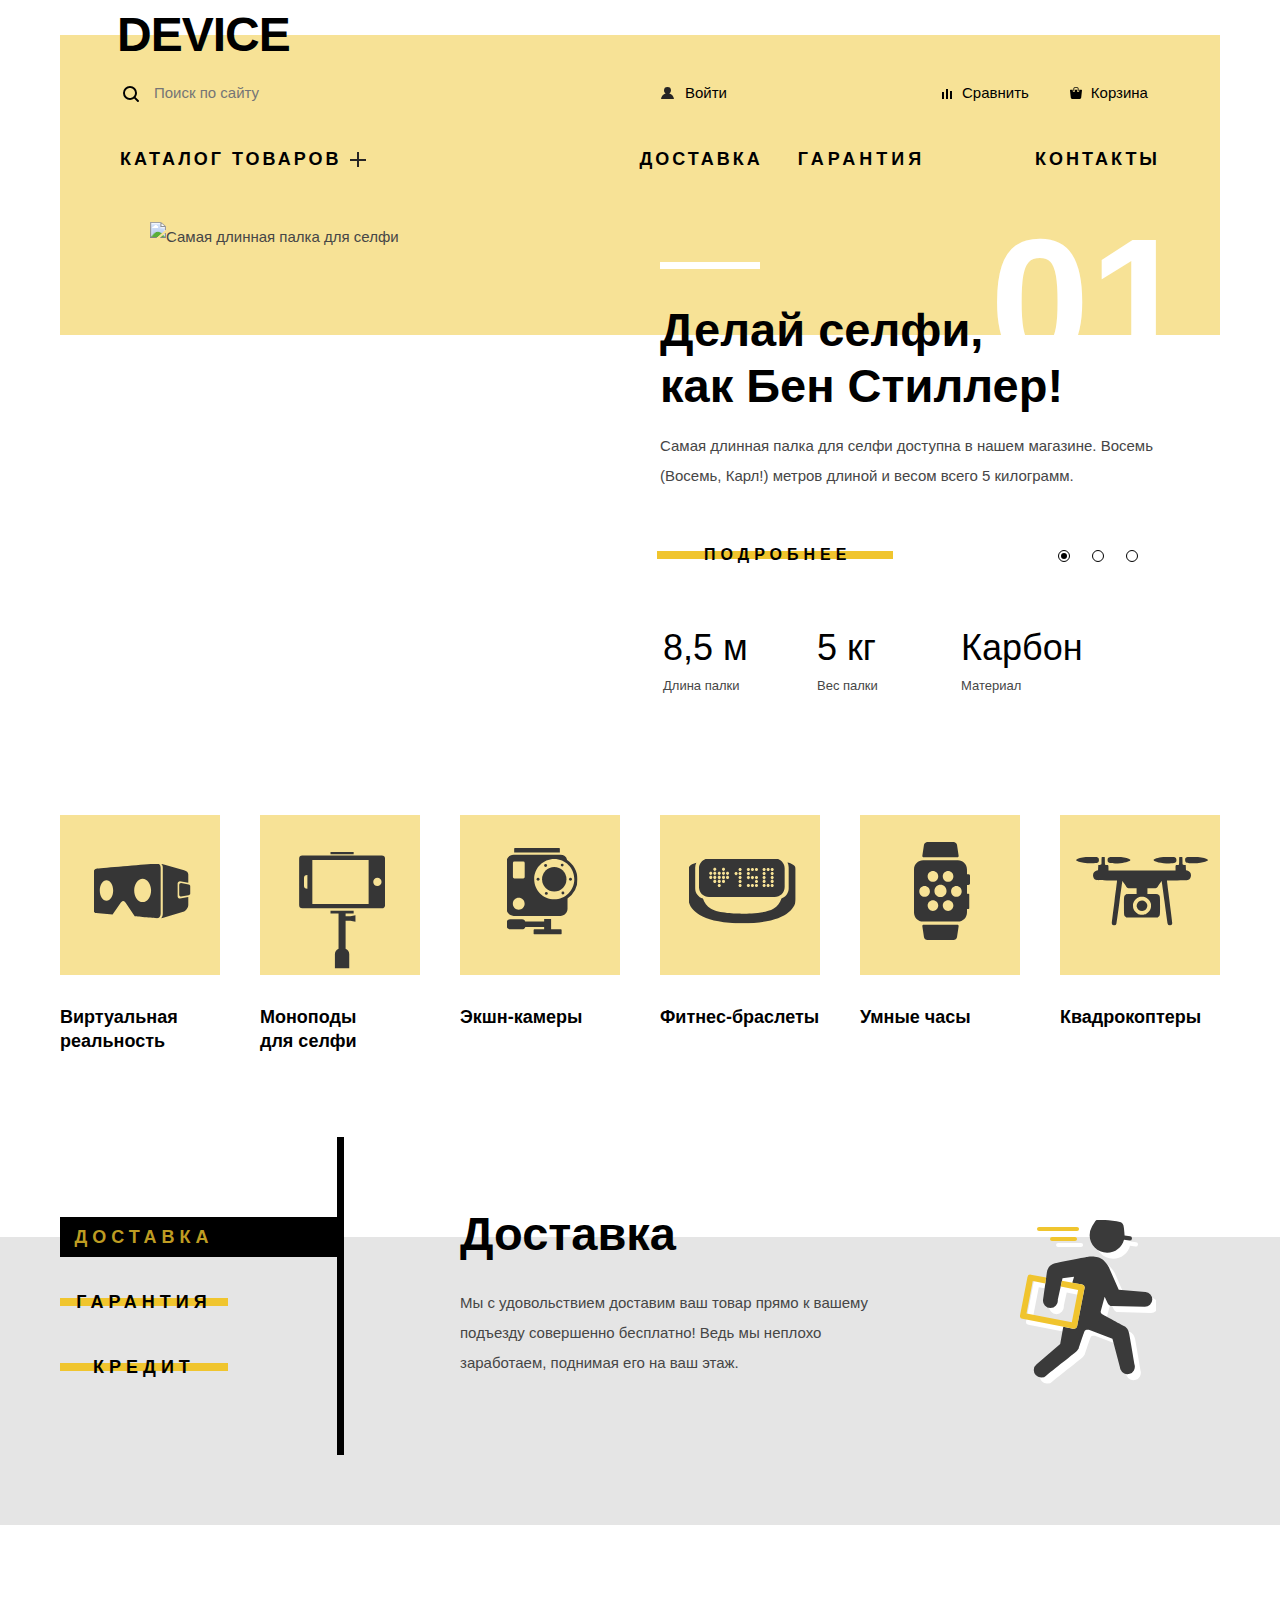
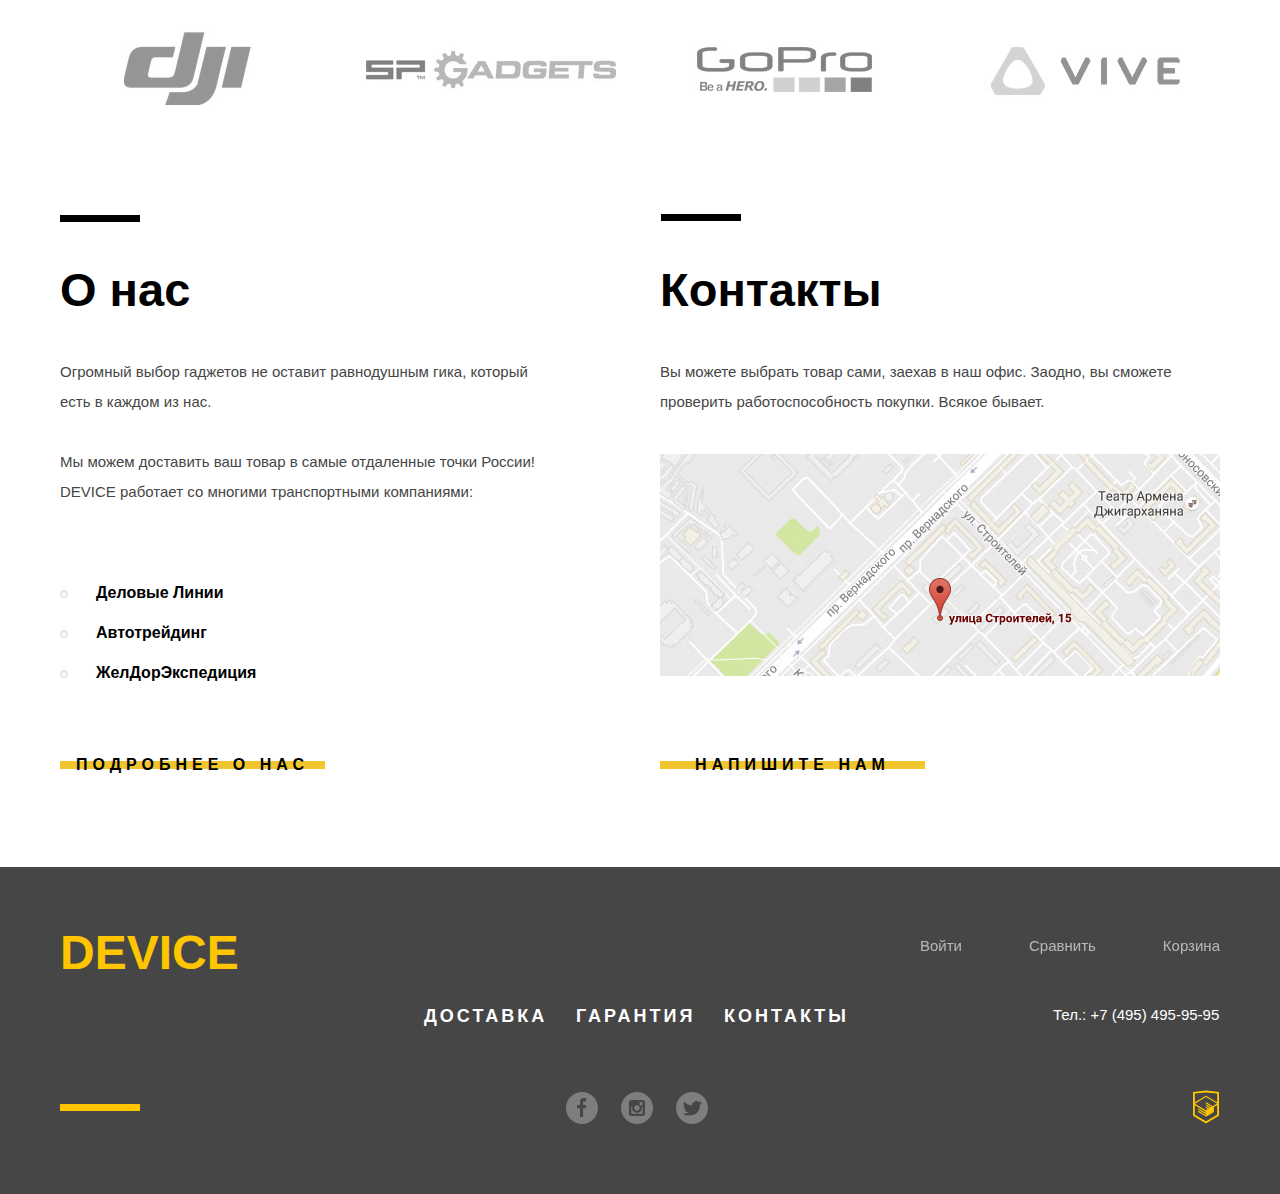
==== commit 6360eb38: "подключение файлов с минификацией" ====
--- a/index.html
+++ b/index.html
@@ -4,7 +4,7 @@
   <meta charset="utf-8">
   <title>HTML Academy: Девайс</title>
   <link rel="stylesheet" href="css/normalize.css">
-  <link rel="stylesheet" href="css/style.css">
+  <link rel="stylesheet" href="css/style-min.css">
 </head>
 <body>
 <section class="modal modal-write-us hide">
@@ -355,6 +355,6 @@
     </div>
   </div>
 </footer>
-<script src="js/index.js"></script>
+<script src="js/index-min.js"></script>
 </body>
 </html>
--- a/css/style-min.css
+++ b/css/style-min.css
@@ -0,0 +1 @@
+@font-face{font-family:'PT Sans';src:url(../fonts/opensanslight.woff2) format('woff2'),url(../fonts/opensanslight.woff) format('woff');font-weight:lighter;font-style:normal}@font-face{font-family:'PT Sans';url('../fonts/opensans.woff') format('woff');font-weight:400;font-style:normal}@font-face{font-family:'PT Gilroy';src:url(../fonts/gilroylight.woff2) format('woff2'),url(../fonts/gilroylight.woff) format('woff');font-weight:lighter;font-style:normal}@font-face{font-family:'PT Gilroy';src:url(../fonts/gilroyextrabold.woff2) format('woff2'),url(../fonts/gilroyextrabold.woff) format('woff');font-weight:700;font-style:normal}body{margin:0;font-family:'PT Sans',Arial,sans-serif;font-size:15px;line-height:30px;color:#464646;background-color:#fff}a{text-decoration:none}.img{max-width:100%;height:auto}.about-us,.brands-representation,.exclusive-products,.filter-form,.modal-map,.modal-write-us,.our-contacts,.phone,.popular-goods,.shop-services,.site-search,.write-us-form{display:block}.main-header{width:1160px;margin:20px auto 0}.main-header-logo{font-family:'PT Gilroy',Arial,sans-serif;font-size:48px;font-weight:700;letter-spacing:1px;color:#000;margin-left:57px}.header-logo{font-family:"Gilroy ExtraBold","Arial",sans-serif;font-size:48px;font-weight:bolder;letter-spacing:-1px;color:#000;padding:0;margin:0 0 0 57px}.main-header-logo:hover{opacity:.6}.main-header-logo:active{opacity:.3}.main-navigation,.search-user-nav-wrapper{width:1160px;display:-webkit-box;display:-ms-flexbox;display:flex}.main-navigation{-webkit-box-orient:vertical;-webkit-box-direction:normal;-ms-flex-direction:column;flex-direction:column;background-color:#f7e296;height:300px;margin-top:-15px}.search-user-nav-wrapper{-webkit-box-align:start;-ms-flex-align:start;align-items:flex-start;margin-top:43px;min-height:51px;position:relative}.site-search{margin-left:92px}.site-search::before{content:'';position:absolute;top:8px;left:63px;display:block;width:16px;height:16px;background:url(../img/search.svg) no-repeat 0 0}.search-field{background:0 0;border:0;cursor:pointer;width:400px}.search-field:hover::-webkit-input-placeholder{opacity:.6}.search-field:hover:-ms-input-placeholder,.search-field:hover::-ms-input-placeholder{opacity:.6}.search-field:hover::placeholder{opacity:.6}.search-field:focus::-webkit-input-placeholder{color:#000}.search-field:focus:-ms-input-placeholder,.search-field:focus::-ms-input-placeholder{color:#000}.search-field:focus::placeholder{color:#000}.search-field:focus{outline:0;color:#000;border-bottom:2px solid #000}.search-form-submit{display:none;position:absolute;top:-8px;left:427px;background-color:#f7e296;color:#000;border:2px solid #000;width:65px;height:35px}.search-field:focus~.search-form-submit{display:inline-block;vertical-align:middle}.search-form-submit:hover{background-color:#000;color:#fff}.search-form-submit:active{display:inline-block;vertical-align:middle;color:#747474}.user-nav{display:-webkit-box;display:-ms-flexbox;display:flex;-ms-flex-wrap:nowrap;flex-wrap:nowrap;width:500px;padding:0;margin:0 0 21px}.login-link{margin-left:10px;margin-right:235px}.site-nav .catalog,.user-nav .basket,.user-nav .compare,.user-nav .login-link{position:relative}.login-link::before{content:'';position:absolute;top:9px;left:-24px;width:13px;height:12px;background:url(../img/user.svg) no-repeat 0 0}.login-link:focus::before,.login-link:hover::before{opacity:.6}.login-link:active::before{opacity:.3}.compare{margin-right:62px}.compare::before{content:'';position:absolute;top:11px;left:-20px;width:10px;height:12px;background:url(../img/compare.svg) no-repeat 0 0}.compare:focus::before,.compare:hover::before{opacity:.6}.compare:active::before{opacity:.3}.basket::before{content:'';position:absolute;top:9px;left:-21px;width:14px;height:12px;background:url(../img/cart.svg) no-repeat 0 0}.basket:focus::before,.basket:hover::before,.site-nav a:focus,.site-nav a:hover,.sub-menu a:focus,.sub-menu a:hover,.user-nav a:focus,.user-nav a:hover{opacity:.6}.basket:active::before,.site-nav a:active,.sub-menu a:active{opacity:.3}.site-search{width:523px}.site-nav a,.sub-menu a,.user-nav a{color:#000}.site-nav{display:-webkit-box;display:-ms-flexbox;display:flex;font-family:'PT Gilroy',Arial,sans-serif;font-size:18px;line-height:24px;font-weight:700;letter-spacing:3px;list-style:none;padding:0 60px}.catalog,.supply{text-transform:uppercase}.catalog{-webkit-box-flex:1;-ms-flex-positive:1;flex-grow:1;max-width:540px}.catalog::after{content:'';position:absolute;top:5px;left:230px;width:17px;height:15px;background:url(../img/plus.svg) no-repeat 0 0}.sub-menu::after{content:'';position:absolute;width:1160px;background-color:#f7e296;height:139px;z-index:1;left:-60px}.supply{margin-left:0;margin-right:35px}.guarantees{margin-right:110px;letter-spacing:4px}.contacts,.guarantees{text-transform:uppercase}.sub-menu{font-family:'PT Sans',Arial,sans-serif;font-size:15px;line-height:36px;text-transform:none;font-weight:400;letter-spacing:0;-webkit-box-flex:1;-ms-flex-positive:1;flex-grow:1;min-width:550px;-ms-flex-wrap:wrap;flex-wrap:wrap;margin:25px 0 0;padding:0 0 25px;display:none}.sub-menu a{display:block}.site-nav li:hover .sub-menu{display:-webkit-box;display:-ms-flexbox;display:flex}.sub-menu,.user-nav{list-style:none}.sub-menu-item{z-index:2}.sub-menu-item:nth-child(1),.sub-menu-item:nth-child(4),.sub-menu-item:nth-child(6){width:240px}.sub-menu-item:nth-child(2),.sub-menu-item:nth-child(5){width:200px}.sub-menu-item:nth-child(3){width:110px}.landing{width:1160px;margin:0 auto}.visually-hidden:not(:focus):not(:active),input[type=checkbox].visually-hidden,input[type=radio].visually-hidden{position:absolute;width:1px;height:1px;margin:-1px;border:0;padding:0;white-space:nowrap;-webkit-clip-path:inset(100%);clip-path:inset(100%);clip:rect(0 0 0 0);overflow:hidden}.exclusive-products{margin-top:0;margin-bottom:80px}.slider-our-goods input[type=radio],.slider-our-services input[type=radio]{display:none}.slider-goods-wrapper{margin-top:-128px;overflow:hidden}.slider-goods{display:-webkit-box;display:-ms-flexbox;display:flex;overflow:hidden;list-style:none;padding:0;width:3480px;position:relative}.slider-goods li{width:1160px}.slider-controls-our-goods{position:absolute;top:541px;left:1098px;width:80px;height:12px;text-align:center;font-size:0;-webkit-transform:translateX(-50%);-ms-transform:translateX(-50%);transform:translateX(-50%);z-index:2}.slider-controls-our-goods label{display:inline-block;vertical-align:middle;width:10px;height:10px;border-radius:50%;border:1px solid #000;cursor:pointer;position:relative}.slider-controls-our-goods label:not(:last-child){margin-right:22px}#bracelet:checked~.slider-controls-our-goods label.slider-controls-item--2::after,#quadcopter:checked~.slider-controls-our-goods label.slider-controls-item--3::after,#selfie:checked~.slider-controls-our-goods label.slider-controls-item--1::after{content:'';position:absolute;top:2px;left:2px;z-index:1;width:6px;height:6px;background:#000;border-radius:50%}#quadcopter:checked~.slider-goods-wrapper>.slider-goods{left:-2320px}#selfie:checked~.slider-goods-wrapper>.slider-goods{left:0}#bracelet:checked~.slider-goods-wrapper>.slider-goods{left:-1160px}.product-slogan{margin-top:80px;margin-bottom:17px}.about-product{position:relative}.about-monopod,.monopod{display:-webkit-box;display:-ms-flexbox;display:flex}.monopod{-webkit-box-pack:justify;-ms-flex-pack:justify;justify-content:space-between}.monopod img{margin-left:90px}.about-monopod{-webkit-box-orient:vertical;-webkit-box-direction:normal;-ms-flex-direction:column;flex-direction:column;width:500px;margin-right:60px}.description-good-1{margin-top:0;margin-bottom:130px}.show-more-information{position:absolute;top:321px;left:44px}.parameter-selfie-1{width:150px}.parameter-selfie-2{width:140px}.about-tracker,.tracker{display:-webkit-box;display:-ms-flexbox;display:flex}.tracker{-webkit-box-pack:justify;-ms-flex-pack:justify;justify-content:space-between}.tracker img{margin-top:13px;margin-left:117px}.about-tracker{-webkit-box-orient:vertical;-webkit-box-direction:normal;-ms-flex-direction:column;flex-direction:column;width:560px}.description-good-2{width:450px;margin-top:0;margin-bottom:130px}.about-quadcopter,.quadcopter{display:-webkit-box;display:-ms-flexbox;display:flex}.quadcopter{-webkit-box-pack:justify;-ms-flex-pack:justify;justify-content:space-between}.quadcopter img{margin-top:65px;margin-left:32px}.about-quadcopter{-webkit-box-orient:vertical;-webkit-box-direction:normal;-ms-flex-direction:column;flex-direction:column;width:560px}.slogan-3{z-index:1}.description-good-3{width:465px;margin-top:0;margin-bottom:130px}.parameter-quadcopter-1{width:150px}.slide-number{font-family:'PT Gilroy',Arial,sans-serif;font-size:179px;line-height:179px;font-weight:700;color:#fff;margin:0;position:absolute;top:-10px;left:330px}.slide-number::before{content:'';position:absolute;top:50px;left:-330px;width:100px;height:7px;background-color:#fff}.product-slogan,.show-more-information{font-family:'PT Gilroy',Arial,sans-serif;color:#000}.product-slogan{font-size:47px;line-height:56px;font-weight:700}.show-more-information{background:0 0;margin:0;z-index:2}.more-about-us,.show-more-information,.write-us{display:block;font-size:16px;line-height:24px;letter-spacing:5px;font-weight:700;text-align:center;vertical-align:middle;text-transform:uppercase;border:0;padding:0}.in-garbage,.more-about-us,.parameters-goods,.write-us{font-family:'PT Gilroy',Arial,sans-serif;color:#000}.in-garbage,.slider-controls-our-services label{display:block;letter-spacing:5px;font-weight:700;text-align:center;vertical-align:middle;text-transform:uppercase;border:0;padding:0;z-index:2}.in-garbage{margin:0;font-size:16px;line-height:24px}.slider-controls-our-services label{font-family:'PT Gilroy',Arial,sans-serif;color:#000}.show-more-information::before{content:'';position:absolute;top:35%;left:-32%;width:160%;height:8px;background:#f0c52e;-webkit-transition:all 200ms ease;-o-transition:all 200ms ease;transition:all 200ms ease;z-index:-1}.label-decoration:hover::after,.show-more-information:hover::before{height:100%;top:0}.show-more-information:active{color:#c4b376}.parameters-goods{font-size:36px;line-height:48px;background-color:#fff}.name-parameters-goods{font-size:13px;line-height:20px}.category-list{list-style:none;padding:0;width:1160px;display:-webkit-box;display:-ms-flexbox;display:flex;-ms-flex-wrap:wrap;flex-wrap:wrap;margin:0 auto 184px}.category-list-items{position:relative;margin-right:40px}.category-list-items img{position:absolute;top:32%;left:51%;-webkit-transform:translate(-50%,-50%);-ms-transform:translate(-50%,-50%);transform:translate(-50%,-50%)}.category-list-item-monopod img{position:absolute;top:40%}.category-list-item-monopod h3,.category-list-item-real h3{width:100px}.category-list li:nth-child(6n){margin-right:0}.category-items{margin:0;padding:0;width:160px;height:160px;background-color:#f7e296}.category-items:focus,.category-items:hover{background-color:#f0c52e;cursor:pointer}.category-image:active{opacity:.3}.category-name{font-family:'PT Gilroy',Arial,sans-serif;font-size:18px;line-height:24px;font-weight:700;color:#000;margin:0;padding:0}.category-list-items h3{margin:30px 0 0}.service-wrapper{margin:0 auto 95px;padding:0 0 110px;position:relative;width:100vw;left:calc(-50vw + 50%);background-color:#e5e5e5}.slider-our-services{display:-webkit-box;display:-ms-flexbox;display:flex;width:1160px;margin:0 auto}.slider-controls-our-services{width:280px;margin:-50px 0 0;padding:0;position:relative}.slider-controls-our-services label{font-size:18px;line-height:30px;margin:35px 112px 0 0;position:relative}.label-decoration::after{content:'';position:absolute;top:35%;left:0;width:100%;height:8px;background:#f0c52e;-webkit-transition:all 300ms ease;-o-transition:all 300ms ease;transition:all 300ms ease;z-index:-1}.label-decoration:active{color:#be9c22}.slides-services{width:880px;overflow:hidden;margin-top:-27px}.slides-services::before{content:'';position:absolute;top:-100px;left:337px;width:7px;height:318px;background-color:#000}.slides-list{position:relative;display:-webkit-box;display:-ms-flexbox;display:flex;width:2640px;padding:0;margin:0}#delivery:checked~.slides-services .slides-list{left:0}#warranty:checked~.slides-services .slides-list{left:-880px}#credit:checked~.slides-services .slides-list{left:-1760px}#credit:checked~.slider-controls-our-services .label--3,#delivery:checked~.slider-controls-our-services .label--1,#warranty:checked~.slider-controls-our-services .label--2{color:#be9c22}#credit:checked~.slider-controls-our-services .label--3::after,#delivery:checked~.slider-controls-our-services .label--1::after,#warranty:checked~.slider-controls-our-services .label--2::after{content:'';position:absolute;top:-5px;left:0;right:50%;z-index:-1;width:167%;height:132%;background-color:#000}.service-title{text-transform:none;margin:0}.service-description{text-transform:none;margin-top:30px;color:#464646}.slides-list img{margin-top:10px}.credit,.delivery,.warranty{display:-webkit-box;display:-ms-flexbox;display:flex;width:880px;margin:0;padding:0}.credit-wrapper,.delivery-wrapper,.warranty-wrapper{display:-webkit-box;display:-ms-flexbox;display:flex;-webkit-box-orient:vertical;-webkit-box-direction:normal;-ms-flex-direction:column;flex-direction:column;width:450px;margin-left:120px;margin-right:110px}.about-us h2,.our-contacts h2,.slides-list h3{font-family:'PT Gilroy',Arial,sans-serif;font-size:47px;line-height:48px;color:#000}.brand-list{width:1160px;list-style:none;margin:0;padding:0;display:-webkit-box;display:-ms-flexbox;display:flex;-ms-flex-wrap:wrap;flex-wrap:wrap}.brand-item{margin-right:40px}.brand-item:nth-child(4n){margin-right:0}.brand-list img{-webkit-filter:grayscale(100%) opacity(50%);filter:grayscale(100%) opacity(50%)}.brand-list img:focus,.brand-list img:hover{-webkit-filter:none;filter:none}.about-us,.about-us-contacts-wrapper{display:-webkit-box;display:-ms-flexbox;display:flex}.about-us-contacts-wrapper{-webkit-box-pack:justify;-ms-flex-pack:justify;justify-content:space-between;margin:0;padding:100px 0 0}.about-us{width:495px;-webkit-box-orient:vertical;-webkit-box-direction:normal;-ms-flex-direction:column;flex-direction:column;position:relative}.about-us h2::before{content:'';position:absolute;top:-15px;left:0;width:80px;height:7px;background-color:#000}.about-us h2,.our-contacts h2{margin-top:36px;margin-bottom:28px}.transport-companies-list,.transport-companies-list li{font-family:'PT Gilroy',Arial,sans-serif;font-size:16px;line-height:40px}.transport-companies-list li{font-weight:700}.transport-1::before,.transport-2::before,.transport-3::before{content:'';position:absolute;top:360px;left:0;width:4px;height:4px;border-radius:50%;border:2px solid #e6e6e6}.transport-2::before,.transport-3::before{top:400px}.transport-3::before{top:440px}.transport-companies-list{padding:0;margin:51px 0 0 36px;list-style:none;color:#000}.our-contacts{width:560px;display:-webkit-box;display:-ms-flexbox;display:flex;-webkit-box-orient:vertical;-webkit-box-direction:normal;-ms-flex-direction:column;flex-direction:column;position:relative}.our-contacts:before{content:'';position:absolute;top:-16px;left:1px;width:80px;height:7px;background-color:#000}.our-contacts img{margin-top:22px;margin-bottom:17px}.more-about-us,.write-us{width:265px;margin:60px 0 90px;position:relative;z-index:2;background:0 0}.more-about-us:active,.stock-keeping-unit__mask .in-garbage:active,.write-us:active{color:#be9c22}.footer-wrapper{width:1160px;display:-webkit-box;display:-ms-flexbox;display:flex;-webkit-box-pack:justify;-ms-flex-pack:justify;justify-content:space-between;margin:0 auto}.main-footer{background-color:#464646;padding-bottom:60px}.logo-footer-address-wrapper{width:210px;display:-webkit-box;display:-ms-flexbox;display:flex;-webkit-box-orient:vertical;-webkit-box-direction:normal;-ms-flex-direction:column;flex-direction:column;margin-top:62px;position:relative;margin-right:100px}.main-footer-logo{font-family:'PT Gilroy',Arial,sans-serif;font-size:48px;line-height:48px;color:#ffc600;font-weight:700;margin:0 0 21px}.main-footer-logo:focus,.main-footer-logo:hover,.site-footer-nav a:focus,.site-footer-nav a:hover{opacity:.6}.main-footer-logo:active{opacity:.3}.office-address{width:215px;font-style:normal}.office-address::after{content:'';position:absolute;top:175px;left:0;width:80px;height:7px;background-color:#ffc600}.footer-nav-social-wrapper,.site-footer-nav,.social-networks{padding:0;display:-webkit-box;display:-ms-flexbox;display:flex}.footer-nav-social-wrapper{-webkit-box-orient:vertical;-webkit-box-direction:normal;-ms-flex-direction:column;flex-direction:column;-ms-flex-item-align:end;align-self:flex-end;margin:0}.site-footer-nav,.social-networks{-webkit-box-pack:justify;-ms-flex-pack:justify;justify-content:space-between;width:425px;margin:50px 0 0}.social-networks{text-align:center;width:142px;-ms-flex-item-align:center;align-self:center;margin:60px 0 0}.facebook:focus,.facebook:hover,.instagram:focus,.instagram:hover,.social-networks g:focus,.social-networks g:hover,.social-networks path:focus,.social-networks path:hover,.twitter:focus,.twitter:hover{fill:#b5b5b5}.social-networks g:active,.social-networks path:active{fill:#595959}.available-bluetooth li,.available-colors li,.breadcrumbs li,.footer-user-nav,.goods-list li,.pagination li,.site-footer-nav,.social-networks,.sort li,.sort-function li{list-style:none}.site-footer-nav a{font-family:'PT Gilroy',Arial,sans-serif;font-size:18px;line-height:24px;font-weight:700;letter-spacing:3px;text-transform:uppercase;color:#fff}.footer-user-nav a{color:#fff;opacity:.6}.footer-user-nav a:focus,.footer-user-nav a:hover{opacity:1}.footer-user-nav a:active,.site-footer-nav a:active{opacity:.3}.footer-user-nav,.nav-phone-copyright-wrapper{padding:0;display:-webkit-box;display:-ms-flexbox;display:flex}.nav-phone-copyright-wrapper{-webkit-box-orient:vertical;-webkit-box-direction:normal;-ms-flex-direction:column;flex-direction:column;position:relative;margin:0}.footer-user-nav{line-height:36px;-webkit-box-pack:justify;-ms-flex-pack:justify;justify-content:space-between;width:300px;margin:61px 0 36px 17px}.login-link-footer::before{top:73px;left:-10px;background:url(../img/user-foot.svg) no-repeat 0 0}.basket-footer::before,.compare-footer::before,.login-link-footer::before{content:'';position:absolute;width:13px;height:12px}.compare-footer::before{background:url(../img/compare-foot.svg) no-repeat 0 0;top:74px;left:103px}.basket-footer::before{top:71px;left:234px;background:url(../img/cart-foot.svg) no-repeat 0 0}.basket-footer:focus::before,.basket-footer:hover::before,.compare-footer:focus::before,.compare-footer:hover::before,.copyright-htmlacademy:focus,.copyright-htmlacademy:hover,.login-link-footer:focus::before,.login-link-footer:hover::before{opacity:.6}.basket-footer:active::before,.compare-footer:active::before,.copyright-htmlacademy:active,.login-link-footer:active::before{opacity:.3}.phone{padding:0;margin:0 0 60px 150px}.phone-number{color:#fff}.copyright-htmlacademy{padding:0;margin:0 0 0 290px;opacity:1}.modal{z-index:10;position:fixed;top:50%;left:50%;-webkit-transform:translate(-50%,-50%);-ms-transform:translate(-50%,-50%);transform:translate(-50%,-50%);background-color:#fff}.modal-write-us{width:960px;height:555px;margin:50px auto;border:1px solid #fff;-webkit-box-shadow:0 8px 20px 0 #b5b5b5;box-shadow:0 8px 20px 0 #b5b5b5}.map{cursor:pointer}.hide{display:none}.write-us-form{padding:0;width:760px;display:-webkit-box;display:-ms-flexbox;display:flex;-webkit-box-orient:horizontal;-webkit-box-direction:normal;-ms-flex-direction:row;flex-direction:row;-ms-flex-wrap:wrap;flex-wrap:wrap;-webkit-box-pack:justify;-ms-flex-pack:justify;justify-content:space-between;margin-left:100px;margin-right:100px;margin-top:95px;z-index:10}.close-button{position:absolute;top:20px;right:17px;background:0 0;border:0;opacity:.5}.close-button:hover{opacity:1}.close-button:active,.user-nav a:active,a.exit{opacity:.3}.write-us-form input,.write-us-form textarea{font-family:'PT Sans',Arial,sans-serif;font-size:14px;line-height:18px;color:#bababa;background-color:#f2f2f2;border:0;margin:0;padding:16px 0 16px 20px}.write-us-form input:hover,.write-us-form textarea:hover{background-color:#ebebeb}.write-us-form input:focus,.write-us-form textarea:focus{background-color:#fff;outline-color:#f7e296}.write-us-form input{width:340px}.write-us-form input:invalid{background-color:#f6dada}.write-us-button,.write-us-form-group label{font-family:'PT Gilroy',Arial,sans-serif;font-size:18px;font-weight:700}.write-us-form-group label{display:block;line-height:24px;color:#000;margin-bottom:5px}.write-us-form-group{margin:0 0 35px;padding:0}.write-us-button{margin-top:5px;margin-left:34px;background:0 0;position:relative;text-transform:uppercase;letter-spacing:5px;border:0;z-index:2}.write-us-button::before{content:'';position:absolute;top:31%;left:0;width:100%;height:8px;background:#f0c52e;-webkit-transition:all 200ms ease;-o-transition:all 200ms ease;transition:all 200ms ease;z-index:-1}.write-us-button:hover::before{height:100%;top:0}.write-us-button:active{color:#8d7536}.modal-map{width:960px;height:559px;margin:50px auto;-webkit-box-shadow:0 8px 20px 0 #b5b5b5;box-shadow:0 8px 20px 0 #b5b5b5}.map-content{padding:0;margin:0}header .shop-navigation{max-height:186px;margin-bottom:40px;margin-top:-25px}.profile{display:inline-block;vertical-align:middle;width:282px;margin-right:0}.enter{margin-right:10px}.container{width:1160px;margin:0 auto;display:-webkit-box;display:-ms-flexbox;display:flex;-webkit-box-orient:vertical;-webkit-box-direction:normal;-ms-flex-direction:column;flex-direction:column}.page-title,.sort-goods-by h2{font-family:'PT Gilroy',Arial,sans-serif;font-size:47px;line-height:48px;color:#000;font-weight:700;padding:0;margin:0 0 25px 60px}.breadcrumbs{font-size:14px;line-height:24px;padding:0;margin:0 0 42px 60px;display:-webkit-box;display:-ms-flexbox;display:flex;-ms-flex-wrap:wrap;flex-wrap:wrap;position:relative}.breadcrumbs-item{margin-right:38px}.breadcrumbs .breadcrumbs-catalog::before,.breadcrumbs .breadcrumbs-main::after{content:'';position:absolute;top:9px;left:69px;width:4px;height:7px;background:url(../img/nav-arrow.svg) no-repeat 0 0}.breadcrumbs .breadcrumbs-catalog::before{left:220px}.breadcrumbs a,.sort-by a{color:#cacaca}.breadcrumbs a:hover{color:#8d8d8d}.breadcrumbs a:active{color:#eee}.content-title{width:100%;overflow:hidden;background:#ebebeb;background:-webkit-gradient(linear,left top,right top,from(#dbdbdb),color-stop(49%,#dbdbdb),color-stop(50%,#ebebeb),to(#ebebeb));background:-webkit-linear-gradient(left,#dbdbdb 0%,#dbdbdb 49%,#ebebeb 50%,#ebebeb 100%);background:-o-linear-gradient(left,#dbdbdb 0%,#dbdbdb 49%,#ebebeb 50%,#ebebeb 100%);background:linear-gradient(to right,#dbdbdb 0%,#dbdbdb 49%,#ebebeb 50%,#ebebeb 100%)}.filter-title-sort{width:1160px;display:-webkit-box;display:-ms-flexbox;display:flex;margin:0 auto}.filter-main-title{font-family:'PT Gilroy',Arial,sans-serif;font-size:16px;line-height:24px;font-weight:700;color:#000;text-transform:uppercase;letter-spacing:3px;margin:0;padding:23px 179px 23px 60px;background-color:#dcdcdc}.sort,.sort-goods-by{display:-webkit-box;display:-ms-flexbox;display:flex}.sort-goods-by{background-color:#ebebeb;-webkit-box-pack:justify;-ms-flex-pack:justify;justify-content:space-between}.sort-goods-by h2{font-size:16px;line-height:24px;text-transform:uppercase;letter-spacing:3px;padding:23px 54px 23px 78px;margin:0}.sort{-ms-flex-wrap:wrap;flex-wrap:wrap;width:500px;margin:18px 0 0;padding:0}.sort-by{margin-right:30px}.sort-function{display:-webkit-box;display:-ms-flexbox;display:flex;-webkit-box-align:center;-ms-flex-align:center;align-items:center;position:relative;margin:0;min-width:43px;-webkit-box-pack:justify;-ms-flex-pack:justify;justify-content:space-between;padding:0 0 0 16px}.ascending,.descending{opacity:.2}.ascending:hover,.descending:hover{opacity:.4}.ascending:active,.descending:active,.sort-function .selected-mode{opacity:1}.sort-by a{font-size:14px;line-height:18px}.sort-by a:focus,.sort-by a:hover,.sort-function a:focus,.sort-function a:hover{color:#8d8d8d}.sort-by a:active,.sort-function a:active,.stock-keeping-unit__mask .add-to-compare:hover{color:#000}.filters-catalog{overflow:hidden;background:#efefef;background:-webkit-gradient(linear,left top,right top,from(#efefef),color-stop(30%,#efefef),color-stop(30%,#fff),to(#fff));background:-webkit-linear-gradient(left,#efefef 0%,#efefef 30%,#fff 30%,#fff 100%);background:-o-linear-gradient(left,#efefef 0%,#efefef 30%,#fff 30%,#fff 100%);background:linear-gradient(to right,#efefef 0%,#efefef 30%,#fff 30%,#fff 100%)}.filters-catalog-wrapper{display:-webkit-box;display:-ms-flexbox;display:flex;width:1160px;margin:0 auto}.filters{background-color:#eee;width:328px;margin:0;padding:0}.filter-form{width:200px;margin:0 0 0 60px}.bluetooth,.color,.cost-filter-title{font-family:'PT Gilroy',Arial,sans-serif;font-size:18px;line-height:24px;font-weight:700;color:#000;margin:12px 0 0}.cost-controls{height:137px;margin-top:70px;margin-bottom:11px;border-top:2px solid #000;border-bottom:2px solid #000}.price-controls span{display:inline-block;font-size:14px;line-height:24px;vertical-align:top}.range-controls{position:relative}.range-controls .scale{height:2px;background-color:#dbdbdb}.scale{width:200px;position:absolute;top:33px}.range-controls .bar{width:60%;height:2px;background:#91c92f;cursor:pointer}.range-toggle{width:4px;height:4px;background:#ababab;border:8px solid #fff;border-radius:50%;-webkit-box-shadow:0 2px 1px 0 rgba(0,1,1,.2);box-shadow:0 2px 1px 0 rgba(0,1,1,.2)}.range-toggle-max,.range-toggle-min{position:absolute;top:23px;left:-5px;cursor:pointer}.range-toggle-max{left:105px}.selected-price{margin-top:40px}.left-slider{margin-right:65px}.filter-form-button{font-family:'PT Gilroy',Arial,sans-serif;font-size:18px;font-weight:700;text-transform:uppercase;letter-spacing:4px;border:0;position:relative;background:0 0;z-index:2;margin-left:31px}.filter-form-button:active{color:#8d7536}.filter-form-button::before{content:'';position:absolute;top:35%;left:-23%;width:145%;height:8px;background:#f0c52e;-webkit-transition:all 300ms ease;-o-transition:all 300ms ease;transition:all 300ms ease;z-index:-1}.button-decoration:hover::before,.filter-form-button:hover:before{height:100%;top:0}.filter-form fieldset{margin:0;padding:0;border:0}legend{margin:0;padding:0}.filter-form ul{line-height:40px;color:#000}.available-colors{padding:0 0 33px;border-bottom:2px solid #000;margin:15px 0 10px}.option-color{font-size:14px;padding-left:35px}.available-bluetooth label,.available-colors label{position:relative;display:block;cursor:pointer}.filter-input-checkbox+label::before{content:'';position:absolute;top:10px;left:-37px;width:23px;height:23px;background:url(../img/checkbox-off.svg) no-repeat 0 0}.filter-input-checkbox:checked+label::after{content:'';position:absolute;top:10px;left:-35px;width:25px;height:23px;background:url(../img/checkbox-on.svg) no-repeat 0 0}.filter-bluetooth-input+label:hover::before,.filter-bluetooth-input:checked+label:hover::before,.filter-input-checkbox+label:hover::before,.filter-input-checkbox:checked+label:hover::after,.selected-color:focus,.selected-color:hover,.selected-option:focus,.selected-option:hover{opacity:.6}.filter-bluetooth-input+label:active::before,.filter-bluetooth-input:checked+label:active::before,.filter-input-checkbox+label:active::before,.filter-input-checkbox:checked+label:active::after,.selected-color:active{opacity:1}.disabled-bluetooth:disabled+label,.disabled-color:disabled+label{opacity:.3}.available-bluetooth input[type=radio]:focus+label::before,.available-colors input[type=checkbox]:focus+label::before{outline:#3b99fc auto 5px}.available-bluetooth{padding:0;margin:18px 0 36px 37px}.filter-bluetooth-input+label::before{content:'';position:absolute;top:10px;left:-37px;width:25px;height:25px;background:url(../img/radio-off.svg) no-repeat 0 0}.filter-bluetooth-input:checked+label::before{content:'';position:absolute;top:10px;left:-37px;width:25px;height:25px;background:url(../img/radio-on.svg) no-repeat 0 0}.goods-list,.sort-catalog-pagination-wrapper{display:-webkit-box;display:-ms-flexbox;display:flex}.sort-catalog-pagination-wrapper{-webkit-box-orient:vertical;-webkit-box-direction:normal;-ms-flex-direction:column;flex-direction:column;width:835px}.goods-list{padding:0;margin:69px 0 -11px 75px;-ms-flex-wrap:wrap;flex-wrap:wrap;width:760px}.stock-keeping-unit{width:360px;margin:0 40px 46px 0;position:relative}.stock-keeping-unit:nth-child(2n){margin-right:0}.signature{display:-webkit-box;display:-ms-flexbox;display:flex;-webkit-box-pack:justify;-ms-flex-pack:justify;justify-content:space-between}.name-price-of-goods{padding:0;margin:23px 0 0}.sku-picture{margin:0;padding:0}.sku-name{font-family:'PT Gilroy',Arial,sans-serif;font-size:18px;line-height:24px;font-weight:700;color:#000}.sku-name--1{width:220px}.sku-price{font-family:'PT Gilroy',Arial,sans-serif;font-size:16px;font-weight:400;line-height:24px;color:#464646}.new::after{content:'NEW';position:absolute;top:29px;right:27px;padding:13px 9px;font-size:14px;font-family:'Gilroy ExtraBold',Arial,sans-serif;color:rgba(0,0,0,.2);letter-spacing:1px;border:2px solid rgba(0,0,0,.1);border-radius:50%}.stock-keeping-unit__mask{display:none;position:absolute;top:0;left:0;height:360px;background:#ebebeb;opacity:.7;-webkit-transition:all .27s ease-in-out;-o-transition:all .27s ease-in-out;transition:all .27s ease-in-out}.stock-keeping-unit__mask:before{content:'';display:inline-block;vertical-align:middle;width:1px;height:360px}.stock-keeping-unit__mask .in-garbage{display:inline-block;position:absolute;top:180px;left:95px;font-size:18px;width:50%;-webkit-transition:all .27s .27s ease-in-out;-o-transition:all .27s .27s ease-in-out;transition:all .27s .27s ease-in-out}.stock-keeping-unit__mask .add-to-compare{display:inline-block;position:absolute;top:200px;left:110px;font-size:13px;color:#a3a3a3}.stock-keeping-unit__mask .add-to-compare:active{color:#ddd}.stock-keeping-unit:hover .stock-keeping-unit__mask{display:block;width:360px;height:380px;opacity:.85;-webkit-transform:translateY(0%);-ms-transform:translateY(0%);transform:translateY(0%)}.button-decoration::before{content:'';position:absolute;top:35%;left:0;width:100%;height:8px;background:#f0c52e;-webkit-transition:all 200ms ease;-o-transition:all 200ms ease;transition:all 200ms ease;z-index:-1}.pagination{background-color:#ebebeb;padding:18px 0 20px;margin:0 0 79px 75px;width:760px;display:-webkit-box;display:-ms-flexbox;display:flex;-webkit-box-pack:justify;-ms-flex-pack:justify;justify-content:space-between}.pagination-page-next,.pagination-page-prev{padding:25px 33px;width:125px;margin-left:0;margin-right:180px;color:#000}.pagination-page-next{margin-right:0;margin-left:171px}.pagination a{font-family:'PT Gilroy',Arial,sans-serif;font-size:16px;line-height:24px;font-weight:700;text-transform:uppercase;letter-spacing:2px}.pagination-number-page{color:#bababa}.selected{color:#000}.pagination-number-page:focus,.pagination-number-page:hover{color:#8d8d8d}.pagination-number-page:active{color:#000}.pagination-page-next:focus,.pagination-page-next:hover,.pagination-page-prev:focus,.pagination-page-prev:hover{background-color:#d9d9d9}.pagination-page-next:active,.pagination-page-prev:active{color:#acacac;background-color:#d9d9d9}.footer-wrapper-shop{display:-webkit-box;display:-ms-flexbox;display:flex;-webkit-box-pack:start;-ms-flex-pack:start;justify-content:flex-start}.footer-logo-shop{margin-left:58px;margin-right:150px}.footer-content-wrapper,.footer-user-shop{padding:0;display:-webkit-box;display:-ms-flexbox;display:flex}.footer-content-wrapper{-webkit-box-orient:vertical;-webkit-box-direction:normal;-ms-flex-direction:column;flex-direction:column;width:800px;margin:0}.footer-user-shop{-ms-flex-wrap:nowrap;flex-wrap:nowrap;-webkit-box-pack:end;-ms-flex-pack:end;justify-content:flex-end;list-style:none;line-height:36px;margin:60px 0 0;position:relative}.profile-shop{display:inline-block;width:256px;margin-right:0}.basket-footer-shop{margin-left:60px}.footer-user-shop a{color:#fff;opacity:.6}.login-link-footer-shop::before{content:'';position:absolute;top:12px;left:324px;width:13px;height:12px;background:url(../img/user-foot.svg) no-repeat 0 0}.compare-footer-shop::before{content:'';position:absolute;top:14px;left:590px;width:13px;height:12px;background:url(../img/compare-foot.svg) no-repeat 0 0}.basket-footer-shop::before{content:'';position:absolute;top:12px;left:720px;width:13px;height:12px;background:url(../img/cart-foot.svg) no-repeat 0 0}a.exit-footer{opacity:.3}.footer-user-shop a:focus,.footer-user-shop a:hover{opacity:1}.footer-user-shop a:active{opacity:.3}.footer-nav-social-contacts{margin:0;padding:0;display:-webkit-box;display:-ms-flexbox;display:flex}.site-footer-nav-shop{margin-top:37px;margin-left:10px}.phone-shop{margin-top:34px;margin-left:100px}.social-networks-shop{margin-left:150px}.copyright-htmlacademy-shop{margin-left:340px;margin-top:62px}
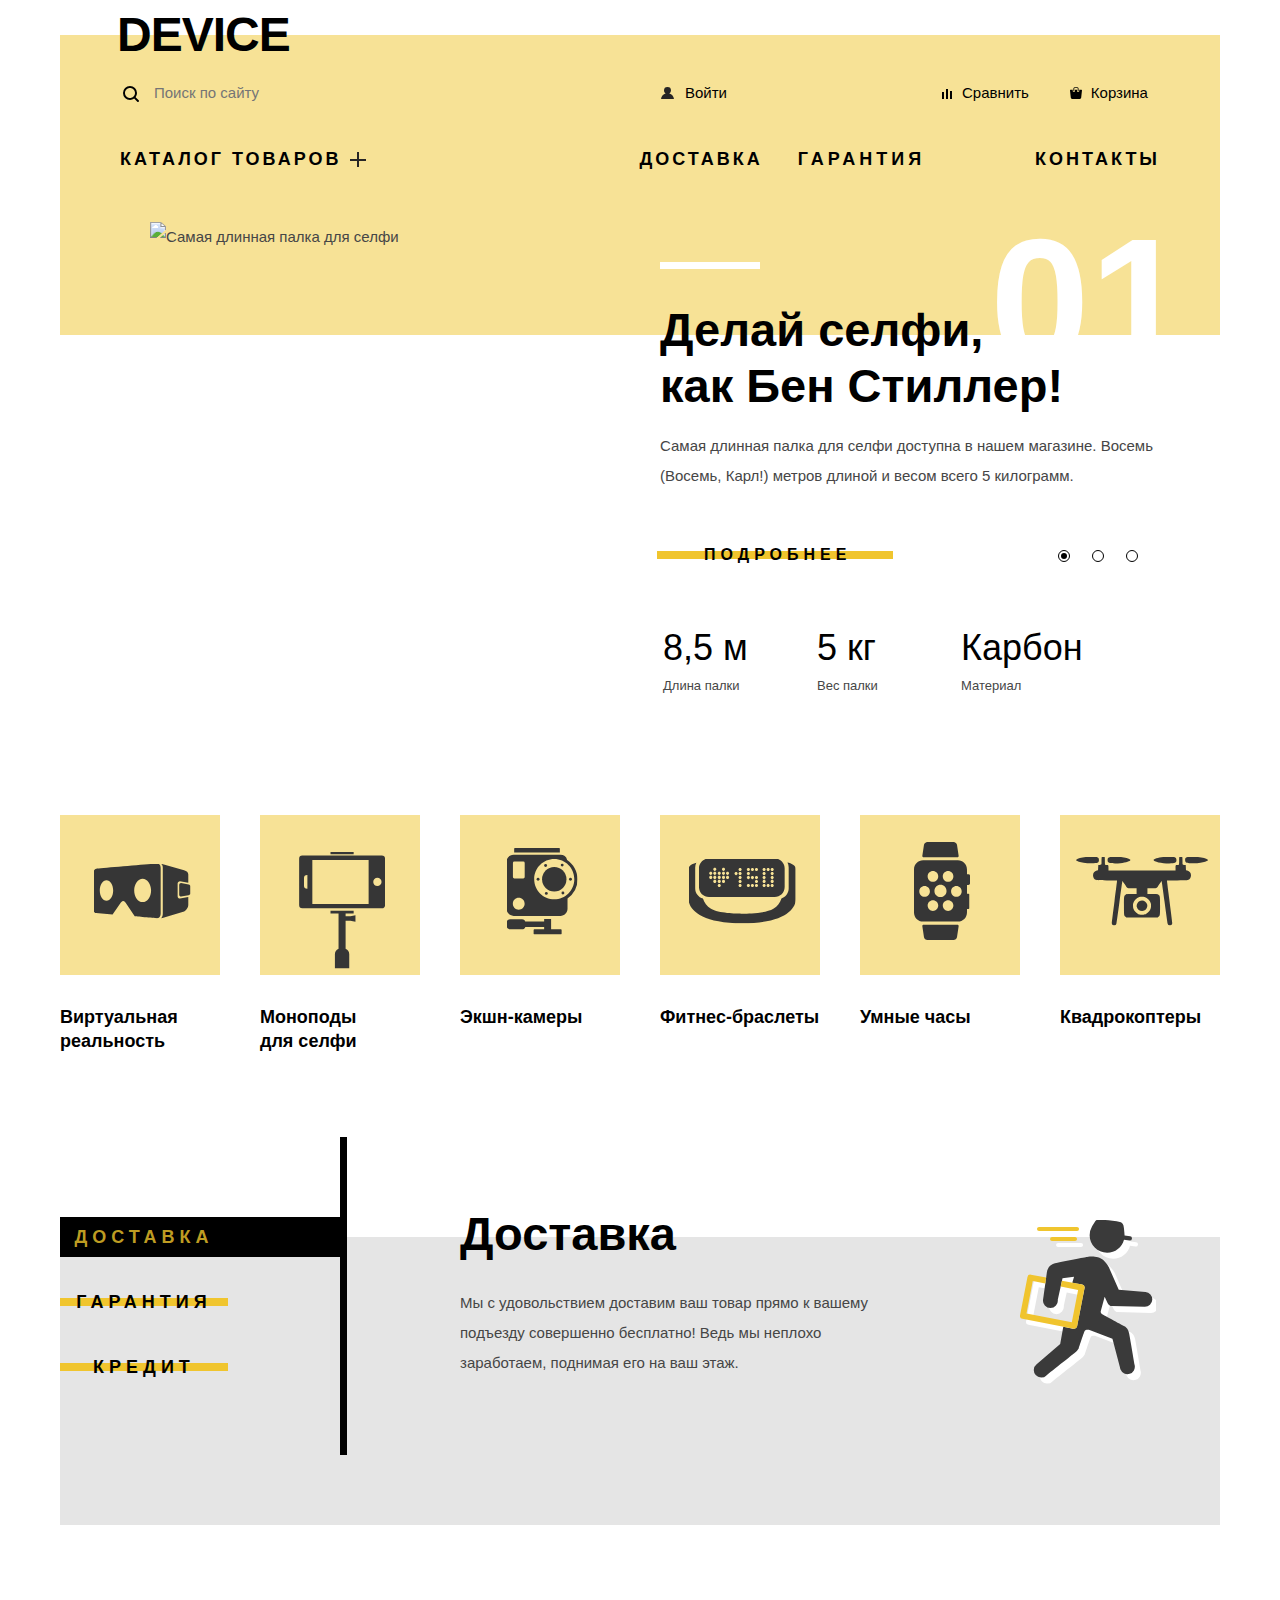
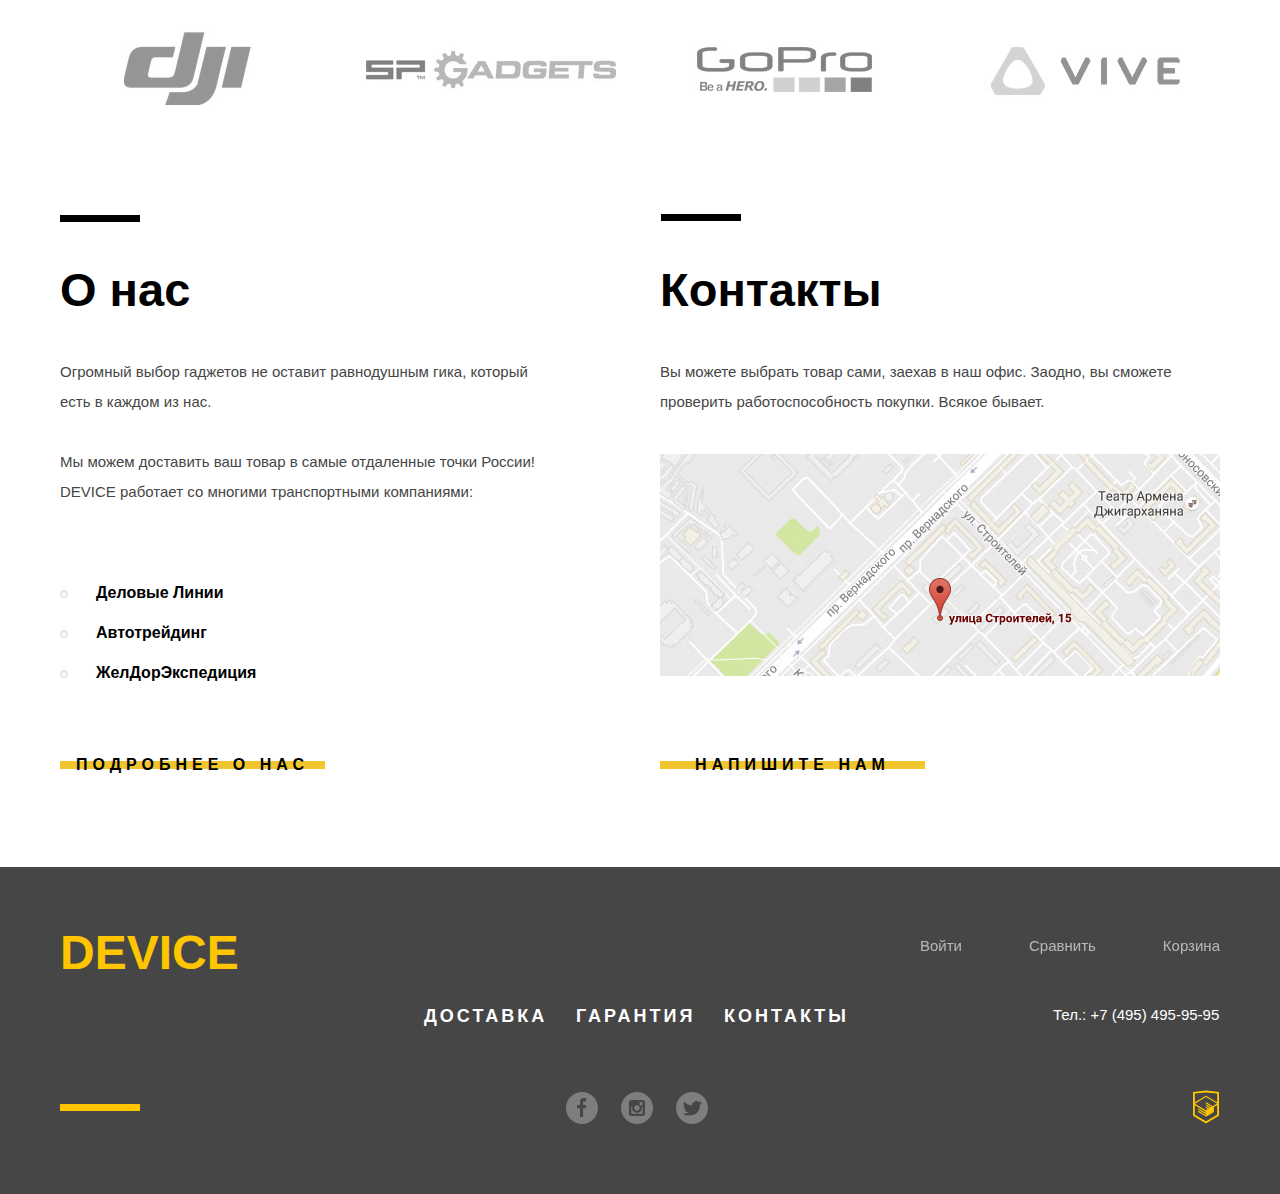
==== commit 4612e22e: "init" ====
--- a/index.html
+++ b/index.html
@@ -4,7 +4,7 @@
   <meta charset="utf-8">
   <title>HTML Academy: Девайс</title>
   <link rel="stylesheet" href="css/normalize.css">
-  <link rel="stylesheet" href="css/style-min.css">
+  <link rel="stylesheet" href="css/style.css">
 </head>
 <body>
 <section class="modal modal-write-us hide">
@@ -140,8 +140,7 @@
             <div class="about-product about-quadcopter">
               <span class="slide-number number-3">03</span>
               <p class="product-slogan slogan-3">Порхает как бабочка, жалит как пчела!</p>
-              <p class="description-good description-good-3">Этот обычный, на первый взгляд, квадрокоптер оснащен мощным
-                лазером, замаскированным под стандартную камеру.</p>
+              <p class="description-good description-good-3">Этот обычный, на первый взгляд, квадрокоптер оснащен мощным лазером, замаскированным под стандартную камеру.</p>
               <a class="show-more-information" href="#">Подробнее</a>
               <table class="characteristics-goods">
                 <tr>
@@ -202,7 +201,6 @@
     </ul>
   </section>
   <section class="shop-services">
-    <div class="service-wrapper">
       <h2 class="visually-hidden">Наши услуги для вас</h2>
       <div class="slider-our-services">
         <input class="visually-hidden" type="radio" id="delivery" name="servicesSlider" checked>
@@ -218,31 +216,27 @@
             <li class="delivery">
               <div class="delivery-wrapper">
                 <h3 class="service-title">Доставка</h3>
-                <p class="service-description">Мы с удовольствием доставим ваш товар прямо к вашему подъезду совершенно
-                  бесплатно! Ведь мы неплохо заработаем, поднимая его на ваш этаж.</p>
+                <p class="service-description">Мы с удовольствием доставим ваш товар прямо к вашему подъезду совершенно бесплатно! Ведь мы неплохо заработаем, поднимая его на ваш этаж.</p>
               </div>
               <img src="img/delivery.svg" width="136" height="164" alt="Доставка">
             </li>
             <li class="warranty">
               <div class="warranty-wrapper">
                 <h3 class="service-title">Гарантия</h3>
-                <p class="service-description">Если из-за возгорания купленного у нас товара у вас сгорит дом — не
-                  переживайте, мы выдадим вам новый.<br>Товар, не дом, конечно же.</p>
+                <p class="service-description">Если из-за возгорания купленного у нас товара у вас сгорит дом — не переживайте, мы выдадим вам новый.<br>Товар, не дом, конечно же.</p>
               </div>
               <img src="img/warranty.svg" width="171" height="195" alt="Гарантия">
             </li>
             <li class="credit">
               <div class="credit-wrapper">
                 <h3 class="service-title">Кредит</h3>
-                <p class="service-description">Залезть в долговую яму стало проще! Кредитные консультанты подберут для
-                  вас наиболее выгодные условия кредита. Выгодные для нашего банка, разумеется.</p>
+                <p class="service-description">Залезть в долговую яму стало проще! Кредитные консультанты подберут для вас наиболее выгодные условия кредита. Выгодные для нашего банка, разумеется.</p>
               </div>
               <img src="img/credit.svg" width="156" height="188" alt="Кредит">
             </li>
           </ul>
         </div>
       </div>
-    </div>
   </section>
   <section class="brands-representation">
     <h2 class="visually-hidden">Представленные марки</h2>
@@ -256,12 +250,9 @@
   <div class="about-us-contacts-wrapper">
     <section class="about-us">
       <h2 class="about-us-title">О нас</h2>
-      <p>
-        Огромный выбор гаджетов не оставит равнодушным гика, который есть в каждом из нас.
+      <p>Огромный выбор гаджетов не оставит равнодушным гика, который есть в каждом из нас.
       </p>
-      <p>
-        Мы можем доставить ваш товар в самые отдаленные точки России! DEVICE работает со многими транспортными
-        компаниями:
+      <p>Мы можем доставить ваш товар в самые отдаленные точки России! DEVICE работает со многими транспортными компаниями:
       </p>
       <ul class="transport-companies-list">
         <li class="transport-1">Деловые Линии</li>
@@ -272,9 +263,7 @@
     </section>
     <section class="our-contacts">
       <h2 class="contacts-title">Контакты</h2>
-      <p>
-        Вы можете выбрать товар сами, заехав в наш офис. Заодно, вы сможете проверить работоспособность покупки. Всякое
-        бывает.
+      <p>Вы можете выбрать товар сами, заехав в наш офис. Заодно, вы сможете проверить работоспособность покупки. Всякое бывает.
       </p>
       <img src="img/map.jpg" width="560" height="222" alt="Мы на карте" class="map">
       <a class="write-us button-decoration" href="writeus.html">Напишите нам</a>
@@ -355,6 +344,6 @@
     </div>
   </div>
 </footer>
-<script src="js/index-min.js"></script>
+<script src="js/index.js"></script>
 </body>
 </html>
--- a/css/style.css
+++ b/css/style.css
@@ -0,0 +1,2462 @@
+@font-face {
+  font-family: 'PT Sans';
+  src: url('../fonts/opensanslight.woff2') format('woff2'),
+  url('../fonts/opensanslight.woff') format('woff');
+  font-weight: lighter;
+  font-style: normal;
+}
+
+@font-face {
+  font-family: 'PT Sans';
+  src: url('../fonts/opensans.woff2') format('woff2'),
+  url('../fonts/opensans.woff') format('woff');
+  font-weight: normal;
+  font-style: normal;
+}
+
+@font-face {
+  font-family: 'PT Gilroy';
+  src: url('../fonts/gilroylight.woff2') format('woff2'),
+  url('../fonts/gilroylight.woff') format('woff');
+  font-weight: lighter;
+  font-style: normal;
+}
+
+@font-face {
+  font-family: 'PT Gilroy';
+  src: url('../fonts/gilroyextrabold.woff2') format('woff2'),
+  url('../fonts/gilroyextrabold.woff') format('woff');
+  font-weight: bold;
+  font-style: normal;
+}
+
+body {
+  margin: 0;
+  font-family: 'PT Sans', Arial, sans-serif;
+  font-size: 15px;
+  line-height: 30px;
+  color: #464646;
+  background-color: #ffffff;
+}
+
+a {
+  text-decoration: none;
+}
+
+.img {
+  max-width: 100%;
+  height: auto;
+}
+
+.exclusive-products,
+.popular-goods,
+.shop-services,
+.brands-representation,
+.about-us,
+.our-contacts,
+.phone,
+.modal-write-us,
+.modal-map,
+.site-search,
+.write-us-form,
+.filter-form {
+  display: block;
+}
+
+.shop-services {
+  margin: 0 auto 95px;
+  padding: 0 0 110px;
+  position: relative;
+  background-color: #e5e5e5;
+}
+
+.shop-services:before,
+.shop-services:after {
+  content: '';
+  background-color: #e5e5e5;
+  width: 100%;
+}
+
+.main-header {
+  width: 1160px;
+  margin: 20px auto 0;
+}
+
+.main-header-logo {
+  font-family: 'PT Gilroy', Arial, sans-serif;
+  font-size: 48px;
+  font-weight: bold;
+  letter-spacing: 1px;
+  color: #000000;
+  margin-left: 57px;
+}
+
+.header-logo {
+  font-family: "Gilroy ExtraBold", "Arial", sans-serif;
+  font-size: 48px;
+  font-weight: bolder;
+  letter-spacing: -1px;
+  color: #000000;
+  padding: 0;
+  margin: 0 0 0 57px;
+}
+
+.main-header-logo:hover {
+  opacity: 0.6;
+}
+
+.main-header-logo:active {
+  opacity: 0.3;
+}
+
+.main-navigation {
+  display: -webkit-box;
+  display: -ms-flexbox;
+  display: flex;
+  -webkit-box-orient: vertical;
+  -webkit-box-direction: normal;
+  -ms-flex-direction: column;
+  flex-direction: column;
+  width: 1160px;
+  background-color: #f7e296;
+  margin-top: -15px;
+  height: 300px;
+}
+
+.search-user-nav-wrapper {
+  width: 1160px;
+  display: -webkit-box;
+  display: -ms-flexbox;
+  display: flex;
+  -webkit-box-align: start;
+  -ms-flex-align: start;
+  align-items: flex-start;
+  margin-top: 43px;
+  min-height: 51px;
+  position: relative;
+}
+
+.site-search {
+  margin-left: 92px;
+}
+
+.site-search::before {
+  content: '';
+  position: absolute;
+  top: 8px;
+  left: 63px;
+  display: block;
+  width: 16px;
+  height: 16px;
+  background: url('../img/search.svg') no-repeat 0 0;
+}
+
+.search-field {
+  background: transparent;
+  border: none;
+  cursor: pointer;
+  width: 400px;
+}
+
+.search-field:hover::-webkit-input-placeholder {
+  opacity: 0.6;
+}
+
+.search-field:hover:-ms-input-placeholder {
+  opacity: 0.6;
+}
+
+.search-field:hover::-ms-input-placeholder {
+  opacity: 0.6;
+}
+
+.search-field:hover::placeholder {
+  opacity: 0.6;
+}
+
+.search-field:focus::-webkit-input-placeholder {
+  color: #000000;
+}
+
+.search-field:focus:-ms-input-placeholder {
+  color: #000000;
+}
+
+.search-field:focus::-ms-input-placeholder {
+  color: #000000;
+}
+
+.search-field:focus::placeholder {
+  color: #000000;
+}
+
+.search-field:focus {
+  outline: none;
+  color: #000000;
+  border-bottom: 2px solid #000000;
+}
+
+.search-form-submit {
+  display: none;
+}
+
+.search-field:focus ~ .search-form-submit {
+  display: inline-block;
+  vertical-align: middle;
+}
+
+.search-form-submit {
+  position: absolute;
+  top: -8px;
+  left: 427px;
+  background-color: #f7e296;
+  color: #000000;
+  border: 2px solid #000000;
+  width: 65px;
+  height: 35px;
+}
+
+.search-form-submit:hover {
+  background-color: #000000;
+  color: #ffffff;
+}
+
+.search-form-submit:active {
+  display: inline-block;
+  vertical-align: middle;
+  color: #747474;
+}
+
+.user-nav {
+  display: -webkit-box;
+  display: -ms-flexbox;
+  display: flex;
+  -ms-flex-wrap: nowrap;
+  flex-wrap: nowrap;
+  width: 500px;
+  padding: 0;
+  margin: 0 0 21px;
+}
+
+.login-link {
+  margin-left: 10px;
+  margin-right: 235px;
+}
+
+.user-nav .login-link {
+  position: relative;
+}
+
+.login-link::before {
+  content: '';
+  position: absolute;
+  top: 9px;
+  left: -24px;
+  width: 13px;
+  height: 12px;
+  background: url('../img/user.svg') no-repeat 0 0;
+}
+
+.login-link:hover::before,
+.login-link:focus::before {
+  opacity: 0.6;
+}
+
+.login-link:active::before {
+  opacity: 0.3;
+}
+
+.compare {
+  margin-right: 62px;
+}
+
+.user-nav .compare {
+  position: relative;
+}
+
+.compare::before {
+  content: '';
+  position: absolute;
+  top: 11px;
+  left: -20px;
+  width: 10px;
+  height: 12px;
+  background: url('../img/compare.svg') no-repeat 0 0;
+}
+
+.compare:hover::before,
+.compare:focus::before {
+  opacity: 0.6;
+}
+
+.compare:active::before {
+  opacity: 0.3;
+}
+
+.user-nav .basket {
+  position: relative;
+}
+
+.basket::before {
+  content: '';
+  position: absolute;
+  top: 9px;
+  left: -21px;
+  width: 14px;
+  height: 12px;
+  background: url('../img/cart.svg') no-repeat 0 0;
+}
+
+.basket:hover::before,
+.basket:focus::before {
+  opacity: 0.6;
+}
+
+.basket:active::before {
+  opacity: 0.3;
+}
+
+.site-search {
+  width: 523px;
+}
+
+.user-nav a,
+.site-nav a,
+.sub-menu a {
+  color: #000000;
+}
+
+.site-nav {
+  display: -webkit-box;
+  display: -ms-flexbox;
+  display: flex;
+  font-family: 'PT Gilroy', Arial, sans-serif;
+  font-size: 18px;
+  line-height: 24px;
+  font-weight: bold;
+  letter-spacing: 3px;
+  list-style: none;
+  padding: 0 60px;
+}
+
+.catalog {
+  text-transform: uppercase;
+  -webkit-box-flex: 1;
+  -ms-flex-positive: 1;
+  flex-grow: 1;
+  max-width: 540px;
+}
+
+.site-nav .catalog {
+  position: relative;
+}
+
+.catalog::after {
+  content: '';
+  position: absolute;
+  top: 5px;
+  left: 230px;
+  width: 17px;
+  height: 15px;
+  background: url('../img/plus.svg') no-repeat 0 0;
+}
+
+.sub-menu::after {
+  content: '';
+  position: absolute;
+  width: 1160px;
+  background-color: #f7e296;
+  height: 139px;
+  z-index: 1;
+  left: -60px;
+}
+
+.supply {
+  text-transform: uppercase;
+  margin-left: 0;
+  margin-right: 35px;
+}
+
+.guarantees {
+  text-transform: uppercase;
+  margin-right: 110px;
+  letter-spacing: 4px;
+}
+
+.contacts {
+  text-transform: uppercase;
+}
+
+.sub-menu {
+  font-family: 'PT Sans', Arial, sans-serif;
+  font-size: 15px;
+  line-height: 36px;
+  text-transform: none;
+  font-weight: normal;
+  letter-spacing: 0;
+  -webkit-box-flex: 1;
+  -ms-flex-positive: 1;
+  flex-grow: 1;
+  min-width: 550px;
+  -ms-flex-wrap: wrap;
+  flex-wrap: wrap;
+  margin: 25px 0 0;
+  padding: 0 0 25px;
+  display: none;
+}
+
+.sub-menu a {
+  display: block;
+}
+
+.site-nav li:hover .sub-menu {
+  display: -webkit-box;
+  display: -ms-flexbox;
+  display: flex;
+}
+
+.user-nav,
+.sub-menu {
+  list-style: none;
+}
+
+.sub-menu-item {
+  z-index: 2;
+}
+
+.sub-menu-item:nth-child(1),
+.sub-menu-item:nth-child(4),
+.sub-menu-item:nth-child(6) {
+  width: 240px;
+}
+
+.sub-menu-item:nth-child(2),
+.sub-menu-item:nth-child(5) {
+  width: 200px;
+}
+
+.sub-menu-item:nth-child(3) {
+  width: 110px;
+}
+
+.user-nav a:hover,
+.user-nav a:focus,
+.site-nav a:hover,
+.site-nav a:focus,
+.sub-menu a:hover,
+.sub-menu a:focus {
+  opacity: 0.6;
+}
+
+.user-nav a:active,
+.site-nav a:active,
+.sub-menu a:active {
+  opacity: 0.3;
+}
+
+.landing {
+  width: 1160px;
+  margin: 0 auto;
+}
+
+.visually-hidden:not(:focus):not(:active),
+input[type='checkbox'].visually-hidden,
+input[type='radio'].visually-hidden {
+  position: absolute;
+  width: 1px;
+  height: 1px;
+  margin: -1px;
+  border: none;
+  padding: 0;
+  white-space: nowrap;
+  -webkit-clip-path: inset(100%);
+  clip-path: inset(100%);
+  clip: rect(0 0 0 0);
+  overflow: hidden;
+}
+
+.exclusive-products {
+  margin-top: 0;
+  margin-bottom: 80px;
+}
+
+.slider-our-goods input[type='radio'] {
+  display: none;
+}
+
+.slider-goods-wrapper {
+  margin-top: -128px;
+  overflow: hidden;
+}
+
+.slider-goods {
+  display: -webkit-box;
+  display: -ms-flexbox;
+  display: flex;
+  overflow: hidden;
+  list-style: none;
+  padding: 0;
+  width: 3480px;
+  position: relative;
+}
+
+.slider-goods li {
+  width: 1160px;
+}
+
+.slider-controls-our-goods {
+  position: absolute;
+  top: 541px;
+  left: 1098px;
+  width: 80px;
+  height: 12px;
+  text-align: center;
+  font-size: 0;
+  -webkit-transform: translateX(-50%);
+  -ms-transform: translateX(-50%);
+  transform: translateX(-50%);
+  z-index: 2;
+}
+
+.slider-controls-our-goods label {
+  display: inline-block;
+  vertical-align: middle;
+  width: 10px;
+  height: 10px;
+  border-radius: 50%;
+  border: 1px solid #000000;
+  cursor: pointer;
+  position: relative;
+}
+
+.slider-controls-our-goods label:not(:last-child) {
+  margin-right: 22px;
+}
+
+#quadcopter:checked ~ .slider-controls-our-goods label.slider-controls-item--3::after,
+#bracelet:checked ~ .slider-controls-our-goods label.slider-controls-item--2::after,
+#selfie:checked ~ .slider-controls-our-goods label.slider-controls-item--1::after {
+  content: '';
+  position: absolute;
+  top: 2px;
+  left: 2px;
+  z-index: 1;
+  width: 6px;
+  height: 6px;
+  background: #000000;
+  border-radius: 50%;
+}
+
+#quadcopter:checked ~ .slider-goods-wrapper > .slider-goods {
+  left: -2320px;
+}
+
+#selfie:checked ~ .slider-goods-wrapper > .slider-goods {
+  left: 0;
+}
+
+#bracelet:checked ~ .slider-goods-wrapper > .slider-goods {
+  left: -1160px;
+}
+
+.product-slogan {
+  margin-top: 80px;
+  margin-bottom: 17px;
+}
+
+.about-product {
+  position: relative;
+}
+
+.monopod {
+  display: -webkit-box;
+  display: -ms-flexbox;
+  display: flex;
+  -webkit-box-pack: justify;
+  -ms-flex-pack: justify;
+  justify-content: space-between;
+}
+
+.monopod img {
+  margin-left: 90px;
+}
+
+.about-monopod {
+  display: -webkit-box;
+  display: -ms-flexbox;
+  display: flex;
+  -webkit-box-orient: vertical;
+  -webkit-box-direction: normal;
+  -ms-flex-direction: column;
+  flex-direction: column;
+  width: 500px;
+  margin-right: 60px;
+}
+
+.description-good-1 {
+  margin-top: 0;
+  margin-bottom: 130px;
+}
+
+.show-more-information {
+  position: absolute;
+  top: 321px;
+  left: 44px;
+}
+
+.parameter-selfie-1 {
+  width: 150px;
+}
+
+.parameter-selfie-2 {
+  width: 140px;
+}
+
+.tracker {
+  display: -webkit-box;
+  display: -ms-flexbox;
+  display: flex;
+  -webkit-box-pack: justify;
+  -ms-flex-pack: justify;
+  justify-content: space-between;
+}
+
+.tracker img {
+  margin-top: 13px;
+  margin-left: 117px;
+}
+
+.about-tracker {
+  display: -webkit-box;
+  display: -ms-flexbox;
+  display: flex;
+  -webkit-box-orient: vertical;
+  -webkit-box-direction: normal;
+  -ms-flex-direction: column;
+  flex-direction: column;
+  width: 560px;
+}
+
+.description-good-2 {
+  width: 450px;
+  margin-top: 0;
+  margin-bottom: 130px;
+}
+
+.quadcopter {
+  display: -webkit-box;
+  display: -ms-flexbox;
+  display: flex;
+  -webkit-box-pack: justify;
+  -ms-flex-pack: justify;
+  justify-content: space-between;
+}
+
+.quadcopter img {
+  margin-top: 65px;
+  margin-left: 32px;
+}
+
+.about-quadcopter {
+  display: -webkit-box;
+  display: -ms-flexbox;
+  display: flex;
+  -webkit-box-orient: vertical;
+  -webkit-box-direction: normal;
+  -ms-flex-direction: column;
+  flex-direction: column;
+  width: 560px;
+}
+
+.slogan-3 {
+  z-index: 1;
+}
+
+.description-good-3 {
+  width: 465px;
+  margin-top: 0;
+  margin-bottom: 130px;
+}
+
+.parameter-quadcopter-1 {
+  width: 150px;
+}
+
+.slide-number {
+  font-family: 'PT Gilroy', Arial, sans-serif;
+  font-size: 179px;
+  line-height: 179px;
+  font-weight: bold;
+  color: #ffffff;
+  margin: 0;
+  position: absolute;
+  top: -10px;
+  left: 330px;
+}
+
+.slide-number::before {
+  content: '';
+  position: absolute;
+  top: 50px;
+  left: -330px;
+  width: 100px;
+  height: 7px;
+  background-color: #ffffff;
+}
+
+.product-slogan {
+  font-family: 'PT Gilroy', Arial, sans-serif;
+  font-size: 47px;
+  line-height: 56px;
+  font-weight: bold;
+  color: #000000;
+}
+
+.show-more-information {
+  background: none;
+}
+
+.show-more-information,
+.more-about-us,
+.write-us,
+.in-garbage,
+.slider-controls-our-services label {
+  display: block;
+  font-family: 'PT Gilroy', Arial, sans-serif;
+  font-size: 16px;
+  line-height: 24px;
+  letter-spacing: 5px;
+  font-weight: bold;
+  text-align: center;
+  color: #000000;
+  vertical-align: middle;
+  text-transform: uppercase;
+  border: none;
+  margin: 0;
+  padding: 0;
+  z-index: 2;
+}
+
+.show-more-information::before {
+  content: '';
+  position: absolute;
+  top: 35%;
+  left: -32%;
+  width: 160%;
+  height: 8px;
+  background: #f0c52e;
+  -webkit-transition: all 200ms ease;
+  -o-transition: all 200ms ease;
+  transition: all 200ms ease;
+  z-index: -1;
+}
+
+.show-more-information:hover::before {
+  height: 100%;
+  top: 0;
+}
+
+.show-more-information:active {
+  color: #c4b376;
+}
+
+.parameters-goods {
+  font-family: 'PT Gilroy', Arial, sans-serif;
+  font-size: 36px;
+  line-height: 48px;
+  color: #000000;
+  background-color: #ffffff;
+}
+
+.name-parameters-goods {
+  font-size: 13px;
+  line-height: 20px;
+}
+
+.category-list {
+  list-style: none;
+  padding: 0;
+  width: 1160px;
+  display: -webkit-box;
+  display: -ms-flexbox;
+  display: flex;
+  -ms-flex-wrap: wrap;
+  flex-wrap: wrap;
+  margin: 0 auto 184px;
+}
+
+.category-list-items {
+  position: relative;
+}
+
+.category-list-items img {
+  position: absolute;
+  top: 32%;
+  left: 51%;
+  -webkit-transform: translate(-50%, -50%);
+  -ms-transform: translate(-50%, -50%);
+  transform: translate(-50%, -50%)
+}
+
+.category-list-item-monopod img {
+  position: absolute;
+  top: 40%;
+}
+
+.category-list-item-monopod h3,
+.category-list-item-real h3 {
+  width: 100px;
+}
+
+.category-list li:nth-child(6n) {
+  margin-right: 0;
+}
+
+.category-list-items {
+  margin-right: 40px;
+}
+
+.category-items {
+  margin: 0;
+  padding: 0;
+  width: 160px;
+  height: 160px;
+  background-color: #f7e296;
+}
+
+.category-items:hover,
+.category-items:focus {
+  background-color: #f0c52e;
+  cursor: pointer;
+}
+
+.category-image:active {
+  opacity: 0.3;
+}
+
+.category-name  {
+  font-family: 'PT Gilroy', Arial, sans-serif;
+  font-size: 18px;
+  line-height: 24px;
+  font-weight: bold;
+  color: #000000;
+  margin: 0;
+  padding: 0;
+}
+
+.category-list-items h3 {
+  margin: 30px 0 0;
+}
+
+/*.service-wrapper {*/
+  /*margin: 0 auto 95px;*/
+  /*padding: 0 0 110px;*/
+  /*position: relative;*/
+  /*width: 100vw;*/
+  /*left: calc(-50vw + 50%);*/
+  /*background-color: #e5e5e5;*/
+/*}*/
+
+.slider-our-services input[type='radio'] {
+  display: none;
+}
+
+.slider-our-services {
+  display: -webkit-box;
+  display: -ms-flexbox;
+  display: flex;
+  width: 1160px;
+  margin: 0 auto;
+}
+
+.slider-controls-our-services {
+  width: 280px;
+  margin: -50px 0 0;
+  padding: 0;
+  position: relative;
+}
+
+.slider-controls-our-services label {
+  font-size: 18px;
+  line-height: 30px;
+  margin-top: 35px;
+  margin-right: 112px;
+  position: relative;
+}
+
+.label-decoration::after {
+  content: '';
+  position: absolute;
+  top: 35%;
+  left: 0;
+  width: 100%;
+  height: 8px;
+  background: #f0c52e;
+  -webkit-transition: all 300ms ease;
+  -o-transition: all 300ms ease;
+  transition: all 300ms ease;
+  z-index: -1;
+}
+
+.label-decoration:hover::after {
+  height: 100%;
+  top: 0;
+}
+
+.label-decoration:active {
+  color: #be9c22;
+}
+
+.slides-services {
+  width: 880px;
+  overflow: hidden;
+  margin-top: -27px;
+}
+
+.slides-services::before {
+  content: '';
+  position: absolute;
+  top: -100px;
+  width: 7px;
+  height: 318px;
+  background-color: #000000;
+}
+
+.slides-list {
+  position: relative;
+  display: -webkit-box;
+  display: -ms-flexbox;
+  display: flex;
+  width: 2640px;
+  padding: 0;
+  margin: 0;
+}
+
+#delivery:checked ~ .slides-services .slides-list {
+  left: 0;
+}
+
+#warranty:checked ~ .slides-services .slides-list {
+  left: -880px;
+}
+
+#credit:checked ~ .slides-services .slides-list {
+  left: -1760px;
+}
+
+#delivery:checked ~ .slider-controls-our-services .label--1,
+#warranty:checked ~ .slider-controls-our-services .label--2,
+#credit:checked ~ .slider-controls-our-services .label--3 {
+  color: #be9c22;
+}
+
+#delivery:checked ~ .slider-controls-our-services .label--1::after,
+#warranty:checked ~ .slider-controls-our-services .label--2::after,
+#credit:checked ~ .slider-controls-our-services .label--3::after {
+  content: '';
+  position: absolute;
+  top: -5px;
+  left: 0;
+  right: 50%;
+  z-index: -1;
+  width: 167%;
+  height: 132%;
+  background-color: #000000;
+}
+
+.service-title {
+  text-transform: none;
+  margin: 0;
+}
+
+.service-description {
+  text-transform: none;
+  margin-top: 30px;
+  color: #464646;
+}
+
+.slides-list img {
+  margin-top: 10px;
+}
+
+.credit,
+.warranty,
+.delivery {
+  display: -webkit-box;
+  display: -ms-flexbox;
+  display: flex;
+  width: 880px;
+  margin: 0;
+  padding: 0;
+}
+
+.credit-wrapper,
+.warranty-wrapper,
+.delivery-wrapper {
+  display: -webkit-box;
+  display: -ms-flexbox;
+  display: flex;
+  -webkit-box-orient: vertical;
+  -webkit-box-direction: normal;
+  -ms-flex-direction: column;
+  flex-direction: column;
+  width: 450px;
+  margin-left: 120px;
+  margin-right: 110px;
+}
+
+.slides-list h3,
+.about-us h2,
+.our-contacts h2 {
+  font-family: 'PT Gilroy', Arial, sans-serif;
+  font-size: 47px;
+  line-height: 48px;
+  color: #000000;
+}
+
+.brand-list {
+  width: 1160px;
+  list-style: none;
+  margin: 0;
+  padding: 0;
+  display: -webkit-box;
+  display: -ms-flexbox;
+  display: flex;
+  -ms-flex-wrap: wrap;
+  flex-wrap: wrap;
+}
+
+.brand-item {
+  margin-right: 40px;
+}
+
+.brand-item:nth-child(4n) {
+  margin-right: 0;
+}
+
+.brand-list img {
+  -webkit-filter: grayscale(100%) opacity(50%);
+  filter: grayscale(100%) opacity(50%);
+}
+
+.brand-list img:hover,
+.brand-list img:focus {
+  -webkit-filter: none;
+  filter: none;
+}
+
+.about-us-contacts-wrapper {
+  display: -webkit-box;
+  display: -ms-flexbox;
+  display: flex;
+  -webkit-box-pack: justify;
+  -ms-flex-pack: justify;
+  justify-content: space-between;
+  margin: 0;
+  padding: 100px 0 0;
+}
+
+.about-us {
+  width: 495px;
+  display: -webkit-box;
+  display: -ms-flexbox;
+  display: flex;
+  -webkit-box-orient: vertical;
+  -webkit-box-direction: normal;
+  -ms-flex-direction: column;
+  flex-direction: column;
+  position: relative;
+}
+
+.about-us h2::before {
+  content: '';
+  position: absolute;
+  top: -15px;
+  left: 0;
+  width: 80px;
+  height: 7px;
+  background-color: #000000;
+}
+
+.about-us h2 {
+  margin-top: 36px;
+  margin-bottom: 28px;
+}
+
+.transport-companies-list li {
+  font-family: 'PT Gilroy', Arial, sans-serif;
+  font-size: 16px;
+  line-height: 40px;
+  font-weight: bold;
+}
+
+.transport-1::before {
+  content: '';
+  position: absolute;
+  top: 360px;
+  left: 0;
+  width: 4px;
+  height: 4px;
+  border-radius: 50%;
+  border: 2px solid #e6e6e6;
+}
+
+.transport-2::before {
+  content: '';
+  position: absolute;
+  top: 400px;
+  left: 0;
+  width: 4px;
+  height: 4px;
+  border-radius: 50%;
+  border: 2px solid #e6e6e6;
+}
+
+.transport-3::before {
+  content: '';
+  position: absolute;
+  top: 440px;
+  left: 0;
+  width: 4px;
+  height: 4px;
+  border-radius: 50%;
+  border: 2px solid #e6e6e6;
+}
+
+.transport-companies-list {
+  padding: 0;
+  margin: 51px 0 0 36px;
+  list-style: none;
+  font-family: 'PT Gilroy', Arial, sans-serif;
+  font-size: 16px;
+  line-height: 40px;
+  color: #000000;
+}
+
+.our-contacts {
+  width: 560px;
+  display: -webkit-box;
+  display: -ms-flexbox;
+  display: flex;
+  -webkit-box-orient: vertical;
+  -webkit-box-direction: normal;
+  -ms-flex-direction: column;
+  flex-direction: column;
+  position: relative;
+}
+
+.our-contacts:before {
+  content: '';
+  position: absolute;
+  top: -16px;
+  left: 1px;
+  width: 80px;
+  height: 7px;
+  background-color: #000000;
+}
+
+.our-contacts h2 {
+  margin-top: 36px;
+  margin-bottom: 28px;
+}
+
+.our-contacts img {
+  margin-top: 22px;
+  margin-bottom: 17px;
+}
+
+.more-about-us,
+.write-us {
+  width: 265px;
+  margin-top: 60px;
+  margin-bottom: 90px;
+  position: relative;
+  z-index: 2;
+  background: none;
+}
+
+.more-about-us:active,
+.write-us:active {
+  color: #be9c22;
+}
+
+.button-decoration::before {
+  content: '';
+  position: absolute;
+  top: 35%;
+  left: 0;
+  width: 100%;
+  height: 8px;
+  background: #f0c52e;
+  -webkit-transition: all 300ms ease;
+  -o-transition: all 300ms ease;
+  transition: all 300ms ease;
+  z-index: -1;
+}
+
+.button-decoration:hover::before {
+  height: 100%;
+  top: 0;
+}
+
+.footer-wrapper {
+  width: 1160px;
+  display: -webkit-box;
+  display: -ms-flexbox;
+  display: flex;
+  -webkit-box-pack: justify;
+  -ms-flex-pack: justify;
+  justify-content: space-between;
+  margin: 0 auto;
+}
+
+.main-footer {
+  background-color: #464646;
+  padding-bottom: 60px;
+}
+
+.logo-footer-address-wrapper {
+  width: 210px;
+  display: -webkit-box;
+  display: -ms-flexbox;
+  display: flex;
+  -webkit-box-orient: vertical;
+  -webkit-box-direction: normal;
+  -ms-flex-direction: column;
+  flex-direction: column;
+  margin-top: 62px;
+  position: relative;
+  margin-right: 100px;
+}
+
+.main-footer-logo {
+  font-family: 'PT Gilroy', Arial, sans-serif;
+  font-size: 48px;
+  line-height: 48px;
+  color: #ffc600;
+  font-weight: bold;
+  margin: 0 0 21px;
+}
+
+.main-footer-logo:hover,
+.main-footer-logo:focus {
+  opacity: 0.6;
+}
+
+.main-footer-logo:active {
+  opacity: 0.3;
+}
+
+.office-address {
+  width: 215px;
+  font-style: normal;
+}
+
+.office-address::after {
+  content: '';
+  position: absolute;
+  top: 175px;
+  left: 0;
+  width: 80px;
+  height: 7px;
+  background-color: #ffc600;
+}
+
+.footer-nav-social-wrapper {
+  margin: 0;
+  padding: 0;
+  display: -webkit-box;
+  display: -ms-flexbox;
+  display: flex;
+  -webkit-box-orient: vertical;
+  -webkit-box-direction: normal;
+  -ms-flex-direction: column;
+  flex-direction: column;
+  -ms-flex-item-align: end;
+  align-self: flex-end;
+}
+
+.site-footer-nav {
+  padding: 0;
+  display: -webkit-box;
+  display: -ms-flexbox;
+  display: flex;
+  -webkit-box-pack: justify;
+  -ms-flex-pack: justify;
+  justify-content: space-between;
+  width: 425px;
+  margin: 50px 0 0;
+}
+
+.social-networks {
+  padding: 0;
+  text-align: center;
+  width: 142px;
+  display: -webkit-box;
+  display: -ms-flexbox;
+  display: flex;
+  -ms-flex-item-align: center;
+  align-self: center;
+  -webkit-box-pack: justify;
+  -ms-flex-pack: justify;
+  justify-content: space-between;
+  margin: 60px 0 0;
+}
+
+.social-networks path:hover,
+.social-networks path:focus,
+.social-networks g:hover,
+.social-networks g:focus {
+  fill: #b5b5b5;
+}
+
+.social-networks path:active,
+.social-networks g:active {
+  fill: #595959;
+}
+
+.site-footer-nav,
+.social-networks,
+.footer-user-nav {
+  list-style: none;
+}
+
+.site-footer-nav a {
+  font-family: 'PT Gilroy', Arial, sans-serif;
+  font-size: 18px;
+  line-height: 24px;
+  font-weight: bold;
+  letter-spacing: 3px;
+  text-transform: uppercase;
+  color: #ffffff;
+}
+
+.footer-user-nav a {
+  color: #ffffff;
+  opacity: 0.6;
+}
+
+.site-footer-nav a:hover,
+.site-footer-nav a:focus {
+  opacity: 0.6;
+}
+
+.footer-user-nav a:hover,
+.footer-user-nav a:focus {
+  opacity: 1;
+}
+
+.site-footer-nav a:active,
+.footer-user-nav a:active {
+  opacity: 0.3;
+}
+
+.facebook:focus,
+.facebook:hover,
+.instagram:focus,
+.instagram:hover,
+.twitter:focus,
+.twitter:hover {
+  fill: #b5b5b5;
+}
+
+.nav-phone-copyright-wrapper {
+  margin: 0;
+  padding: 0;
+  display: -webkit-box;
+  display: -ms-flexbox;
+  display: flex;
+  -webkit-box-orient: vertical;
+  -webkit-box-direction: normal;
+  -ms-flex-direction: column;
+  flex-direction: column;
+  position: relative;
+}
+
+.footer-user-nav {
+  line-height: 36px;
+  padding: 0;
+  display: -webkit-box;
+  display: -ms-flexbox;
+  display: flex;
+  -webkit-box-pack: justify;
+  -ms-flex-pack: justify;
+  justify-content: space-between;
+  width: 300px;
+  margin: 61px 0 36px 17px;
+}
+
+.login-link-footer::before {
+  content: '';
+  position: absolute;
+  top: 73px;
+  left: -10px;
+  width: 13px;
+  height: 12px;
+  background: url('../img/user-foot.svg') no-repeat 0 0;
+}
+
+.compare-footer::before {
+  content: '';
+  position: absolute;
+  top: 74px;
+  left: 103px;
+  width: 13px;
+  height: 12px;
+  background: url('../img/compare-foot.svg') no-repeat 0 0;
+}
+
+.basket-footer::before {
+  content: '';
+  position: absolute;
+  top: 71px;
+  left: 234px;
+  width: 13px;
+  height: 12px;
+  background: url('../img/cart-foot.svg') no-repeat 0 0;
+}
+
+.login-link-footer:hover::before,
+.login-link-footer:focus::before,
+.compare-footer:hover::before,
+.compare-footer:focus::before,
+.basket-footer:hover::before,
+.basket-footer:focus::before,
+.copyright-htmlacademy:hover,
+.copyright-htmlacademy:focus {
+  opacity: 0.6;
+}
+
+.login-link-footer:active::before,
+.compare-footer:active::before,
+.basket-footer:active::before,
+.copyright-htmlacademy:active {
+  opacity: 0.3;
+}
+
+.phone {
+  padding: 0;
+  margin: 0 0 60px 150px;
+}
+
+.phone-number {
+  color: #ffffff;
+}
+
+.copyright-htmlacademy {
+  padding: 0;
+  margin: 0 0 0 290px;
+  opacity: 1;
+}
+
+.modal {
+  z-index: 10;
+  position: fixed;
+  top: 50%;
+  left: 50%;
+  -webkit-transform: translate(-50%, -50%);
+  -ms-transform: translate(-50%, -50%);
+  transform: translate(-50%, -50%);
+  background-color: #ffffff;
+}
+
+.modal-write-us {
+  width: 960px;
+  height: 555px;
+  margin: 50px auto;
+  border: 1px solid #ffffff;
+  -webkit-box-shadow: 0 8px 20px 0 #b5b5b5;
+  box-shadow: 0 8px 20px 0 #b5b5b5;
+}
+
+.map {
+  cursor: pointer;
+}
+
+.hide {
+  display: none;
+}
+
+.write-us-form {
+  padding: 0;
+  width: 760px;
+  display: -webkit-box;
+  display: -ms-flexbox;
+  display: flex;
+  -webkit-box-orient: horizontal;
+  -webkit-box-direction: normal;
+  -ms-flex-direction: row;
+  flex-direction: row;
+  -ms-flex-wrap: wrap;
+  flex-wrap: wrap;
+  -webkit-box-pack: justify;
+  -ms-flex-pack: justify;
+  justify-content: space-between;
+  margin-left: 100px;
+  margin-right: 100px;
+  margin-top: 95px;
+  z-index: 10;
+}
+
+.close-button {
+  position: absolute;
+  top: 20px;
+  right: 17px;
+  background: none;
+  border: none;
+  opacity: 0.5;
+}
+
+.close-button:hover {
+  opacity: 1;
+}
+
+.close-button:active {
+  opacity: 0.3;
+}
+
+.write-us-form input,
+.write-us-form textarea {
+  font-family: 'PT Sans', Arial, sans-serif;
+  font-size: 14px;
+  line-height: 18px;
+  color: #bababa;
+  background-color: #f2f2f2;
+  border: none;
+  margin: 0;
+  padding: 16px 0 16px 20px;
+}
+
+.write-us-form input:hover,
+.write-us-form textarea:hover {
+  background-color: #ebebeb;
+}
+
+.write-us-form input:focus,
+.write-us-form textarea:focus {
+  background-color: #ffffff;
+  outline-color: #f7e296;
+}
+
+.write-us-form input {
+  width: 340px;
+}
+
+.write-us-form input:invalid {
+  background-color: #f6dada;
+}
+
+.write-us-form-group label {
+  display: block;
+  font-family: 'PT Gilroy', Arial, sans-serif;
+  font-size: 18px;
+  line-height: 24px;
+  font-weight: bold;
+  color: #000000;
+  margin-bottom: 5px;
+}
+
+.write-us-form-group {
+  margin: 0 0 35px;
+  padding: 0;
+}
+
+.write-us-button {
+  margin-top: 5px;
+  margin-left: 34px;
+  background: none;
+  position: relative;
+  font-family: 'PT Gilroy', Arial, sans-serif;
+  font-size: 18px;
+  font-weight: bold;
+  text-transform: uppercase;
+  letter-spacing: 5px;
+  border: none;
+  z-index: 2;
+}
+
+.write-us-button::before {
+  content: '';
+  position: absolute;
+  top: 31%;
+  left: 0;
+  width: 100%;
+  height: 8px;
+  background: #f0c52e;
+  -webkit-transition: all 200ms ease;
+  -o-transition: all 200ms ease;
+  transition: all 200ms ease;
+  z-index: -1;
+}
+
+.write-us-button:hover::before {
+  height: 100%;
+  top: 0;
+}
+
+.write-us-button:active {
+  color: #8d7536;
+}
+
+.modal-map {
+  width: 960px;
+  height: 559px;
+  margin: 50px auto;
+  -webkit-box-shadow: 0 8px 20px 0 #b5b5b5;
+  box-shadow: 0 8px 20px 0 #b5b5b5;
+}
+
+.map-content {
+  padding: 0;
+  margin: 0;
+}
+
+header .shop-navigation {
+  max-height: 186px;
+  margin-bottom: 40px;
+  margin-top: -25px;
+}
+
+.profile {
+  display: inline-block;
+  vertical-align: middle;
+  width: 282px;
+  margin-right: 0;
+}
+
+.enter {
+  margin-right: 10px;
+}
+
+.user-nav a:active,
+a.exit {
+  opacity: 0.3;
+}
+
+.container {
+  width: 1160px;
+  margin: 0 auto;
+  display: -webkit-box;
+  display: -ms-flexbox;
+  display: flex;
+  -webkit-box-orient: vertical;
+  -webkit-box-direction: normal;
+  -ms-flex-direction: column;
+  flex-direction: column;
+}
+
+.page-title {
+  font-family: 'PT Gilroy', Arial, sans-serif;
+  font-size: 47px;
+  line-height: 48px;
+  color: #000000;
+  font-weight: bold;
+  padding: 0;
+  margin: 0 0 25px 60px;
+}
+
+.breadcrumbs {
+  font-size: 14px;
+  line-height: 24px;
+  padding: 0;
+  margin: 0 0 42px 60px;
+  display: -webkit-box;
+  display: -ms-flexbox;
+  display: flex;
+  -ms-flex-wrap: wrap;
+  flex-wrap: wrap;
+  position: relative;
+}
+
+.breadcrumbs-item {
+  margin-right: 38px;
+}
+
+.breadcrumbs .breadcrumbs-main::after {
+  content: '';
+  position: absolute;
+  top: 9px;
+  left: 69px;
+  width: 4px;
+  height: 7px;
+  background: url('../img/nav-arrow.svg') no-repeat 0 0;
+}
+
+.breadcrumbs .breadcrumbs-catalog::before {
+  content: '';
+  position: absolute;
+  top: 9px;
+  left: 220px;
+  width: 4px;
+  height: 7px;
+  background: url('../img/nav-arrow.svg') no-repeat 0 0;
+}
+
+.breadcrumbs a {
+  color: #cacaca;
+}
+
+.breadcrumbs a:hover {
+  color: #8d8d8d;
+}
+
+.breadcrumbs a:active {
+  color: #eeeeee;
+}
+
+.breadcrumbs li,
+.available-colors li,
+.available-bluetooth li,
+.sort li,
+.sort-function li,
+.goods-list li,
+.pagination li {
+  list-style: none;
+}
+
+.content-title {
+  width: 100%;
+  overflow: hidden;
+  background: #ebebeb;
+  background: -webkit-gradient(linear, left top, right top, from(#dbdbdb), color-stop(49%, #dbdbdb), color-stop(50%, #ebebeb), to(#ebebeb));
+  background: -webkit-linear-gradient(left, #dbdbdb 0%, #dbdbdb 49%, #ebebeb 50%, #ebebeb 100%);
+  background: -o-linear-gradient(left, #dbdbdb 0%, #dbdbdb 49%, #ebebeb 50%, #ebebeb 100%);
+  background: linear-gradient(to right, #dbdbdb 0%, #dbdbdb 49%, #ebebeb 50%, #ebebeb 100%);
+}
+
+.filter-title-sort {
+  width: 1160px;
+  display: -webkit-box;
+  display: -ms-flexbox;
+  display: flex;
+  margin: 0 auto;
+}
+
+.filter-main-title {
+  font-family: 'PT Gilroy', Arial, sans-serif;
+  font-size: 16px;
+  line-height: 24px;
+  font-weight: bold;
+  color: #000000;
+  text-transform: uppercase;
+  letter-spacing: 3px;
+  margin: 0;
+  padding: 23px 179px 23px 60px;
+  background-color: #dcdcdc;
+}
+
+.sort-goods-by {
+  background-color: #ebebeb;
+  display: -webkit-box;
+  display: -ms-flexbox;
+  display: flex;
+  -webkit-box-pack: justify;
+  -ms-flex-pack: justify;
+  justify-content: space-between;
+}
+
+.sort-goods-by h2 {
+  font-family: 'PT Gilroy', Arial, sans-serif;
+  font-size: 16px;
+  line-height: 24px;
+  font-weight: bold;
+  text-transform: uppercase;
+  letter-spacing: 3px;
+  color: #000000;
+  padding: 23px 54px 23px 78px;
+  margin: 0;
+}
+
+.sort {
+  display: -webkit-box;
+  display: -ms-flexbox;
+  display: flex;
+  -ms-flex-wrap: wrap;
+  flex-wrap: wrap;
+  width: 500px;
+  margin: 18px 0 0;
+  padding: 0;
+}
+
+.sort-by {
+  margin-right: 30px;
+}
+
+.sort-function {
+  display: -webkit-box;
+  display: -ms-flexbox;
+  display: flex;
+  -webkit-box-align: center;
+  -ms-flex-align: center;
+  align-items: center;
+  position: relative;
+  margin: 0;
+  min-width: 43px;
+  -webkit-box-pack: justify;
+  -ms-flex-pack: justify;
+  justify-content: space-between;
+  padding: 0 0 0 16px;
+}
+
+.ascending,
+.descending {
+  opacity: 0.2;
+}
+
+.ascending:hover,
+.descending:hover {
+  opacity: 0.4;
+}
+
+.ascending:active,
+.descending:active {
+  opacity: 1;
+}
+
+.sort-function .selected-mode {
+  opacity: 1;
+}
+
+.sort-by a {
+  font-size: 14px;
+  line-height: 18px;
+  color: #cacaca;
+}
+
+.sort-by a:hover,
+.sort-by a:focus,
+.sort-function a:hover,
+.sort-function a:focus {
+  color: #8d8d8d;
+}
+
+.sort-by a:active,
+.sort-function a:active {
+  color: #000000;
+}
+
+.filters-catalog {
+  overflow: hidden;
+  background: #efefef;
+  background: -webkit-gradient(linear, left top, right top, from(#efefef), color-stop(30%, #efefef), color-stop(30%, #fff), to(#fff));
+  background: -webkit-linear-gradient(left, #efefef 0%, #efefef 30%, #fff 30%, #fff 100%);
+  background: -o-linear-gradient(left, #efefef 0%, #efefef 30%, #fff 30%, #fff 100%);
+  background: linear-gradient(to right, #efefef 0%, #efefef 30%, #fff 30%, #fff 100%);
+}
+
+.filters-catalog-wrapper {
+  display: -webkit-box;
+  display: -ms-flexbox;
+  display: flex;
+  width: 1160px;
+  margin: 0 auto;
+}
+
+.filters {
+  background-color: #eeeeee;
+  width: 328px;
+  margin: 0;
+  padding: 0;
+}
+
+.filter-form {
+  width: 200px;
+  margin: 0 0 0 60px;
+}
+
+.cost-filter-title,
+.color,
+.bluetooth {
+  font-family: 'PT Gilroy', Arial, sans-serif;
+  font-size: 18px;
+  line-height: 24px;
+  font-weight: bold;
+  color: #000000;
+  margin: 12px 0 0;
+}
+
+.cost-controls {
+  height: 137px;
+  margin-top: 70px;
+  margin-bottom: 11px;
+  border-top: 2px solid #000000;
+  border-bottom: 2px solid #000000;
+}
+
+.price-controls span {
+  display: inline-block;
+  font-size: 14px;
+  line-height: 24px;
+  vertical-align: top;
+}
+
+.range-controls {
+  position: relative;
+}
+
+.range-controls .scale {
+  height: 2px;
+  background-color: #dbdbdb;
+}
+
+.scale {
+  width: 200px;
+  position: absolute;
+  top: 33px;
+}
+
+.range-controls .bar {
+  width: 60%;
+  height: 2px;
+  background: #91c92f;
+  cursor: pointer;
+}
+
+.range-toggle {
+  width: 4px;
+  height: 4px;
+  background: #ababab;
+  border: 8px solid #ffffff;
+  border-radius: 50%;
+  -webkit-box-shadow: 0 2px 1px 0 rgba(0, 1, 1, 0.2);
+  box-shadow: 0 2px 1px 0 rgba(0, 1, 1, 0.2);
+}
+
+.range-toggle-min {
+  position: absolute;
+  top: 23px;
+  left: -5px;
+  cursor: pointer;
+}
+
+.range-toggle-max {
+  position: absolute;
+  top: 23px;
+  left: 105px;
+  cursor: pointer;
+}
+
+.selected-price {
+  margin-top: 40px;
+}
+
+.left-slider {
+  margin-right: 65px;
+}
+
+.filter-form-button {
+  font-family: 'PT Gilroy', Arial, sans-serif;
+  font-size: 18px;
+  font-weight: bold;
+  text-transform: uppercase;
+  letter-spacing: 4px;
+  border: none;
+  position: relative;
+  background: none;
+  z-index: 2;
+  margin-left: 31px;
+}
+
+.filter-form-button:active {
+  color: #8d7536;
+}
+
+.filter-form-button::before {
+  content: '';
+  position: absolute;
+  top: 35%;
+  left: -23%;
+  width: 145%;
+  height: 8px;
+  background: #f0c52e;
+  -webkit-transition: all 300ms ease;
+  -o-transition: all 300ms ease;
+  transition: all 300ms ease;
+  z-index: -1;
+}
+
+.filter-form-button:hover:before {
+  height: 100%;
+  top: 0;
+}
+
+.filter-form fieldset {
+  margin: 0;
+  padding: 0;
+  border: none;
+}
+
+legend {
+  margin: 0;
+  padding: 0;
+}
+
+.filter-form ul {
+  line-height: 40px;
+  color: #000000;
+}
+
+.available-colors {
+  padding: 0 0 33px;
+  border-bottom: 2px solid #000000;
+  margin: 15px 0 10px;
+}
+
+.option-color {
+  font-size: 14px;
+  padding-left: 35px;
+}
+
+.available-colors label {
+  position: relative;
+  display: block;
+  cursor: pointer;
+}
+
+.filter-input-checkbox + label::before {
+  content: '';
+  position: absolute;
+  top: 10px;
+  left: -37px;
+  width: 23px;
+  height: 23px;
+  background: url('../img/checkbox-off.svg') no-repeat 0 0;
+}
+
+.filter-input-checkbox:checked + label::after {
+  content: '';
+  position: absolute;
+  top: 10px;
+  left: -35px;
+  width: 25px;
+  height: 23px;
+  background: url('../img/checkbox-on.svg') no-repeat 0 0;
+}
+
+.selected-color:hover,
+.selected-color:focus,
+.selected-option:hover,
+.selected-option:focus,
+.filter-input-checkbox + label:hover::before,
+.filter-input-checkbox:checked + label:hover::after,
+.filter-bluetooth-input + label:hover::before,
+.filter-bluetooth-input:checked + label:hover::before {
+  opacity: 0.6;
+}
+
+.selected-color:active,
+.filter-input-checkbox + label:active::before,
+.filter-input-checkbox:checked + label:active::after,
+.filter-bluetooth-input + label:active::before,
+.filter-bluetooth-input:checked + label:active::before {
+  opacity: 1;
+}
+
+.disabled-color:disabled + label,
+.disabled-bluetooth:disabled + label {
+  opacity: 0.3;
+}
+
+.available-colors input[type="checkbox"]:focus + label::before,
+.available-bluetooth input[type="radio"]:focus + label::before {
+  outline: rgb(59, 153, 252) auto 5px;
+}
+
+.available-bluetooth {
+  padding: 0;
+  margin: 18px 0 36px 37px;
+}
+
+.available-bluetooth label {
+  position: relative;
+  display: block;
+  cursor: pointer;
+}
+
+.filter-bluetooth-input + label::before {
+  content: '';
+  position: absolute;
+  top: 10px;
+  left: -37px;
+  width: 25px;
+  height: 25px;
+  background: url('../img/radio-off.svg') no-repeat 0 0;
+}
+
+.filter-bluetooth-input:checked + label::before {
+  content: '';
+  position: absolute;
+  top: 10px;
+  left: -37px;
+  width: 25px;
+  height: 25px;
+  background: url('../img/radio-on.svg') no-repeat 0 0;
+}
+
+.sort-catalog-pagination-wrapper {
+  width: 835px;
+  display: -webkit-box;
+  display: -ms-flexbox;
+  display: flex;
+  -webkit-box-orient: vertical;
+  -webkit-box-direction: normal;
+  -ms-flex-direction: column;
+  flex-direction: column;
+}
+
+.goods-list {
+  padding: 0;
+  margin: 69px 0 -11px 75px;
+  display: -webkit-box;
+  display: -ms-flexbox;
+  display: flex;
+  -ms-flex-wrap: wrap;
+  flex-wrap: wrap;
+  width: 760px;
+}
+
+.stock-keeping-unit {
+  width: 360px;
+  margin: 0 40px 46px 0;
+  position: relative;
+}
+
+.stock-keeping-unit:nth-child(2n) {
+  margin-right: 0;
+}
+
+.signature {
+  display: -webkit-box;
+  display: -ms-flexbox;
+  display: flex;
+  -webkit-box-pack: justify;
+  -ms-flex-pack: justify;
+  justify-content: space-between;
+}
+
+.name-price-of-goods {
+  padding: 0;
+  margin: 23px 0 0;
+}
+
+.sku-picture {
+  margin: 0;
+  padding: 0;
+}
+
+.sku-name {
+  font-family: 'PT Gilroy', Arial, sans-serif;
+  font-size: 18px;
+  line-height: 24px;
+  font-weight: bold;
+  color: #000000;
+}
+
+.sku-name--1 {
+  width: 220px;
+}
+
+.sku-price {
+  font-family: 'PT Gilroy', Arial, sans-serif;
+  font-size: 16px;
+  font-weight: normal;
+  line-height: 24px;
+  color: #464646;
+}
+
+.new::after {
+  content: 'NEW';
+  position: absolute;
+  top: 29px;
+  right: 27px;
+  padding: 13px 9px;
+  font-size: 14px;
+  font-family: 'Gilroy ExtraBold', Arial, sans-serif;
+  color: rgba(0, 0, 0, .2);
+  letter-spacing: 1px;
+  border: 2px solid rgba(0, 0, 0, .1);
+  border-radius: 50%;
+}
+
+.stock-keeping-unit__mask {
+  display: none;
+  position: absolute;
+  top: 0;
+  left: 0;
+  height: 360px;
+  background: #ebebeb;
+  opacity: 0.7;
+  -webkit-transition: all .27s ease-in-out;
+  -o-transition: all .27s ease-in-out;
+  transition: all .27s ease-in-out;
+}
+
+.stock-keeping-unit__mask:before {
+  content: '';
+  display: inline-block;
+  vertical-align: middle;
+  width: 1px;
+  height: 360px;
+}
+
+.stock-keeping-unit__mask .in-garbage {
+  display: inline-block;
+  position: absolute;
+  top: 180px;
+  left: 95px;
+  font-size: 18px;
+  width: 50%;
+  -webkit-transition: all .27s .27s ease-in-out;
+  -o-transition: all .27s .27s ease-in-out;
+  transition: all .27s .27s ease-in-out;
+}
+
+.stock-keeping-unit__mask .in-garbage:active {
+  color: #be9c22;
+}
+
+.stock-keeping-unit__mask .add-to-compare {
+  display: inline-block;
+  position: absolute;
+  top: 200px;
+  left: 110px;
+  font-size: 13px;
+  color: #a3a3a3;
+}
+
+.stock-keeping-unit__mask .add-to-compare:hover {
+  color: #000000;
+}
+
+.stock-keeping-unit__mask .add-to-compare:active {
+  color: #dddddd;
+}
+
+.stock-keeping-unit:hover .stock-keeping-unit__mask {
+  display: block;
+  width: 360px;
+  height: 380px;
+  opacity: 0.85;
+  -webkit-transform: translateY(0%);
+  -ms-transform: translateY(0%);
+  transform: translateY(0%);
+}
+
+.button-decoration::before {
+  content: '';
+  position: absolute;
+  top: 35%;
+  left: 0;
+  width: 100%;
+  height: 8px;
+  background: #f0c52e;
+  -webkit-transition: all 200ms ease;
+  -o-transition: all 200ms ease;
+  transition: all 200ms ease;
+  z-index: -1;
+}
+
+.button-decoration:hover::before {
+  height: 100%;
+  top: 0;
+}
+
+.pagination {
+  background-color: #ebebeb;
+  padding: 18px 0 20px;
+  margin: 0 0 79px 75px;
+  width: 760px;
+  display: -webkit-box;
+  display: -ms-flexbox;
+  display: flex;
+  -webkit-box-pack: justify;
+  -ms-flex-pack: justify;
+  justify-content: space-between;
+}
+
+.pagination-page-prev {
+  padding: 25px 33px;
+  width: 125px;
+  margin-left: 0;
+  margin-right: 180px;
+  color: #000000;
+}
+
+.pagination-page-next {
+  padding: 25px 33px;
+  width: 125px;
+  margin-right: 0;
+  margin-left: 171px;
+  color: #000000;
+}
+
+.pagination a {
+  font-family: 'PT Gilroy', Arial, sans-serif;
+  font-size: 16px;
+  line-height: 24px;
+  font-weight: bold;
+  text-transform: uppercase;
+  letter-spacing: 2px;
+}
+
+.pagination-number-page {
+  color: #bababa;
+}
+
+.selected {
+  color: #000000;
+}
+
+.pagination-number-page:hover,
+.pagination-number-page:focus {
+  color: #8d8d8d;
+}
+
+.pagination-number-page:active {
+  color: #000000;
+}
+
+.pagination-page-next:hover,
+.pagination-page-prev:hover,
+.pagination-page-next:focus,
+.pagination-page-prev:focus {
+  background-color: #d9d9d9;
+}
+
+.pagination-page-prev:active,
+.pagination-page-next:active {
+  color: #acacac;
+  background-color: #d9d9d9;
+}
+
+.footer-wrapper-shop {
+  display: -webkit-box;
+  display: -ms-flexbox;
+  display: flex;
+  -webkit-box-pack: start;
+  -ms-flex-pack: start;
+  justify-content: flex-start;
+}
+
+.footer-logo-shop {
+  margin-left: 58px;
+  margin-right: 150px;
+}
+
+.footer-content-wrapper {
+  margin: 0;
+  padding: 0;
+  display: -webkit-box;
+  display: -ms-flexbox;
+  display: flex;
+  -webkit-box-orient: vertical;
+  -webkit-box-direction: normal;
+  -ms-flex-direction: column;
+  flex-direction: column;
+  width: 800px;
+}
+
+.footer-user-shop {
+  padding: 0;
+  display: -webkit-box;
+  display: -ms-flexbox;
+  display: flex;
+  -ms-flex-wrap: nowrap;
+  flex-wrap: nowrap;
+  -webkit-box-pack: end;
+  -ms-flex-pack: end;
+  justify-content: flex-end;
+  list-style: none;
+  line-height: 36px;
+  margin: 60px 0 0;
+  position: relative;
+}
+
+.profile-shop {
+  display: inline-block;
+  width: 256px;
+  margin-right: 0;
+}
+
+.basket-footer-shop {
+  margin-left: 60px;
+}
+
+.footer-user-shop a {
+  color: #ffffff;
+}
+
+.login-link-footer-shop::before {
+  content: '';
+  position: absolute;
+  top: 12px;
+  left: 324px;
+  width: 13px;
+  height: 12px;
+  background: url('../img/user-foot.svg') no-repeat 0 0;
+}
+
+.compare-footer-shop::before {
+  content: '';
+  position: absolute;
+  top: 14px;
+  left: 590px;
+  width: 13px;
+  height: 12px;
+  background: url('../img/compare-foot.svg') no-repeat 0 0;
+}
+
+.basket-footer-shop::before {
+  content: '';
+  position: absolute;
+  top: 12px;
+  left: 720px;
+  width: 13px;
+  height: 12px;
+  background: url('../img/cart-foot.svg') no-repeat 0 0;
+}
+
+.footer-user-shop a {
+  color: #ffffff;
+  opacity: 0.6;
+}
+
+a.exit-footer {
+  opacity: 0.3;
+}
+
+.footer-user-shop a:hover,
+.footer-user-shop a:focus {
+  opacity: 1;
+}
+
+.footer-user-shop a:active {
+  opacity: 0.3;
+}
+
+.footer-nav-social-contacts {
+  margin: 0;
+  padding: 0;
+  display: -webkit-box;
+  display: -ms-flexbox;
+  display: flex;
+}
+
+.site-footer-nav-shop {
+  margin-top: 37px;
+  margin-left: 10px;
+}
+
+.phone-shop {
+  margin-top: 34px;
+  margin-left: 100px;
+}
+
+.social-networks-shop {
+  margin-left: 150px;
+}
+
+.copyright-htmlacademy-shop {
+  margin-left: 340px;
+  margin-top: 62px;
+}
